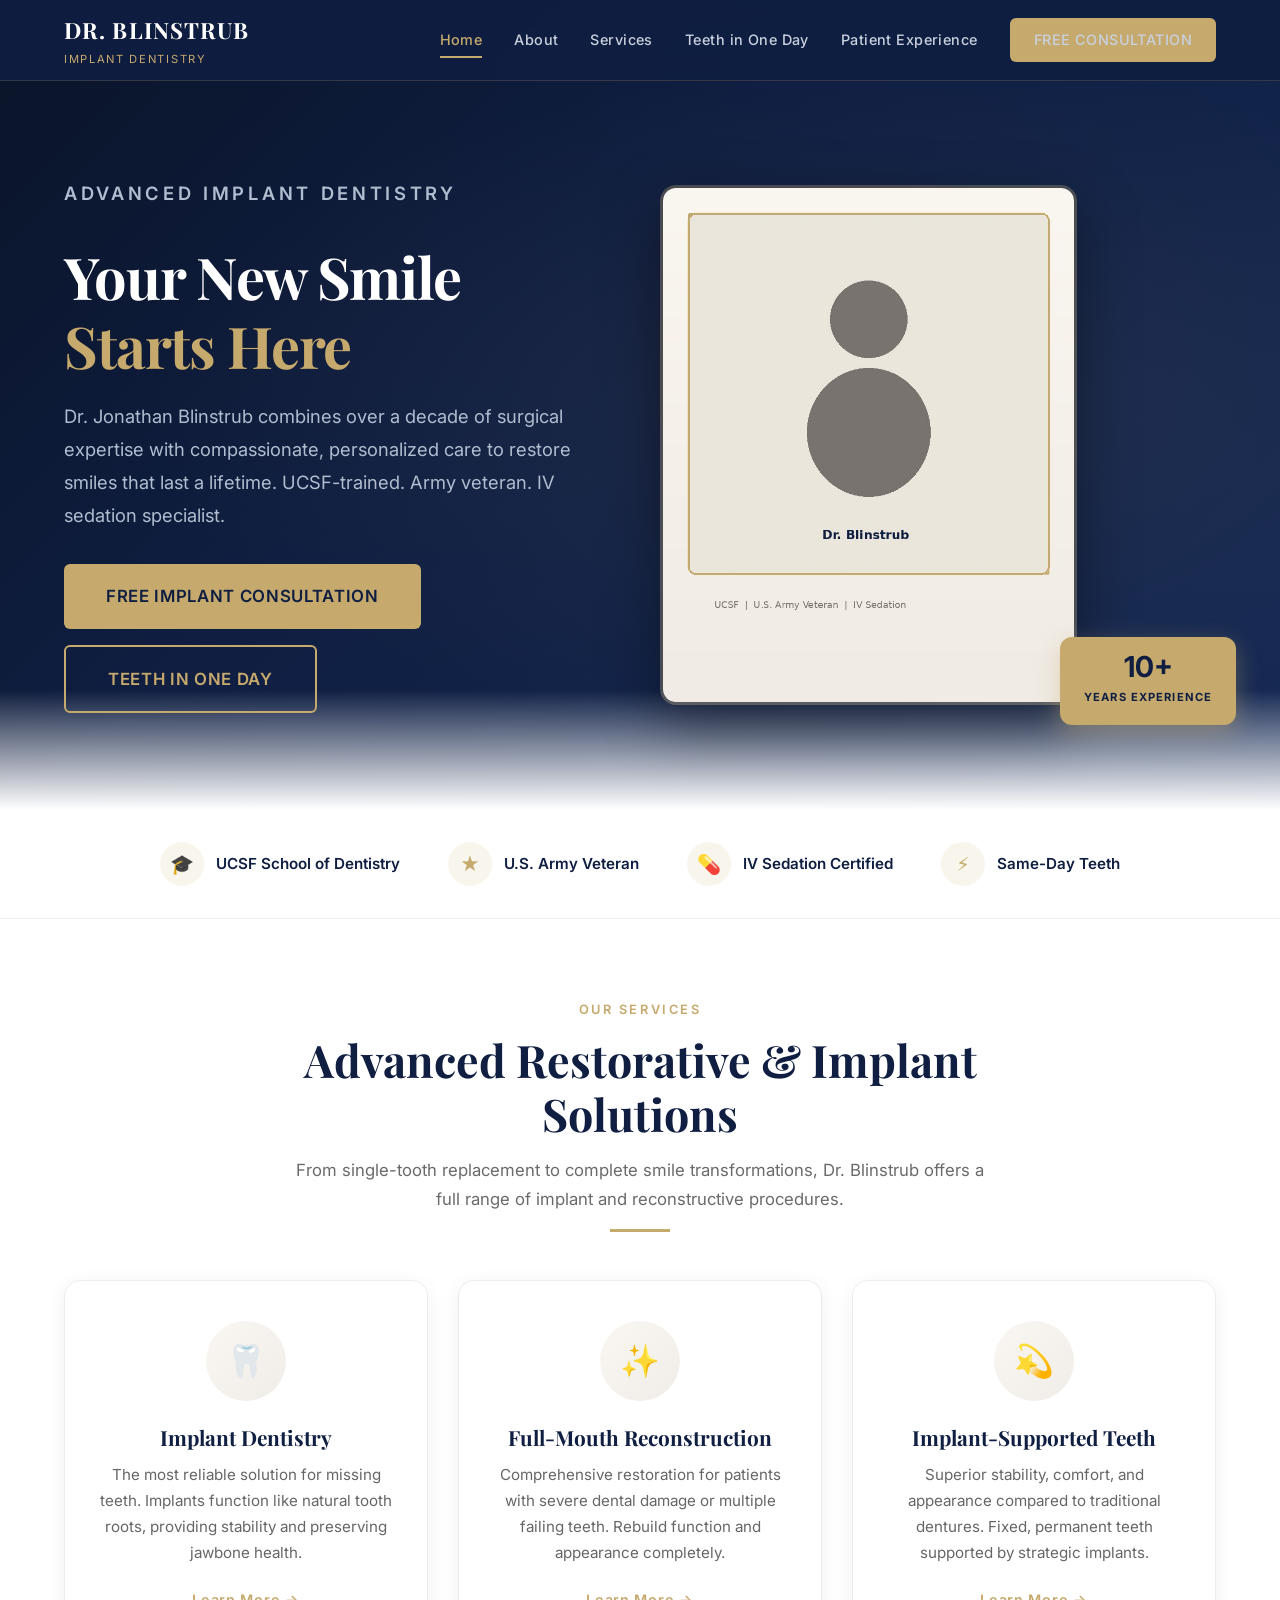
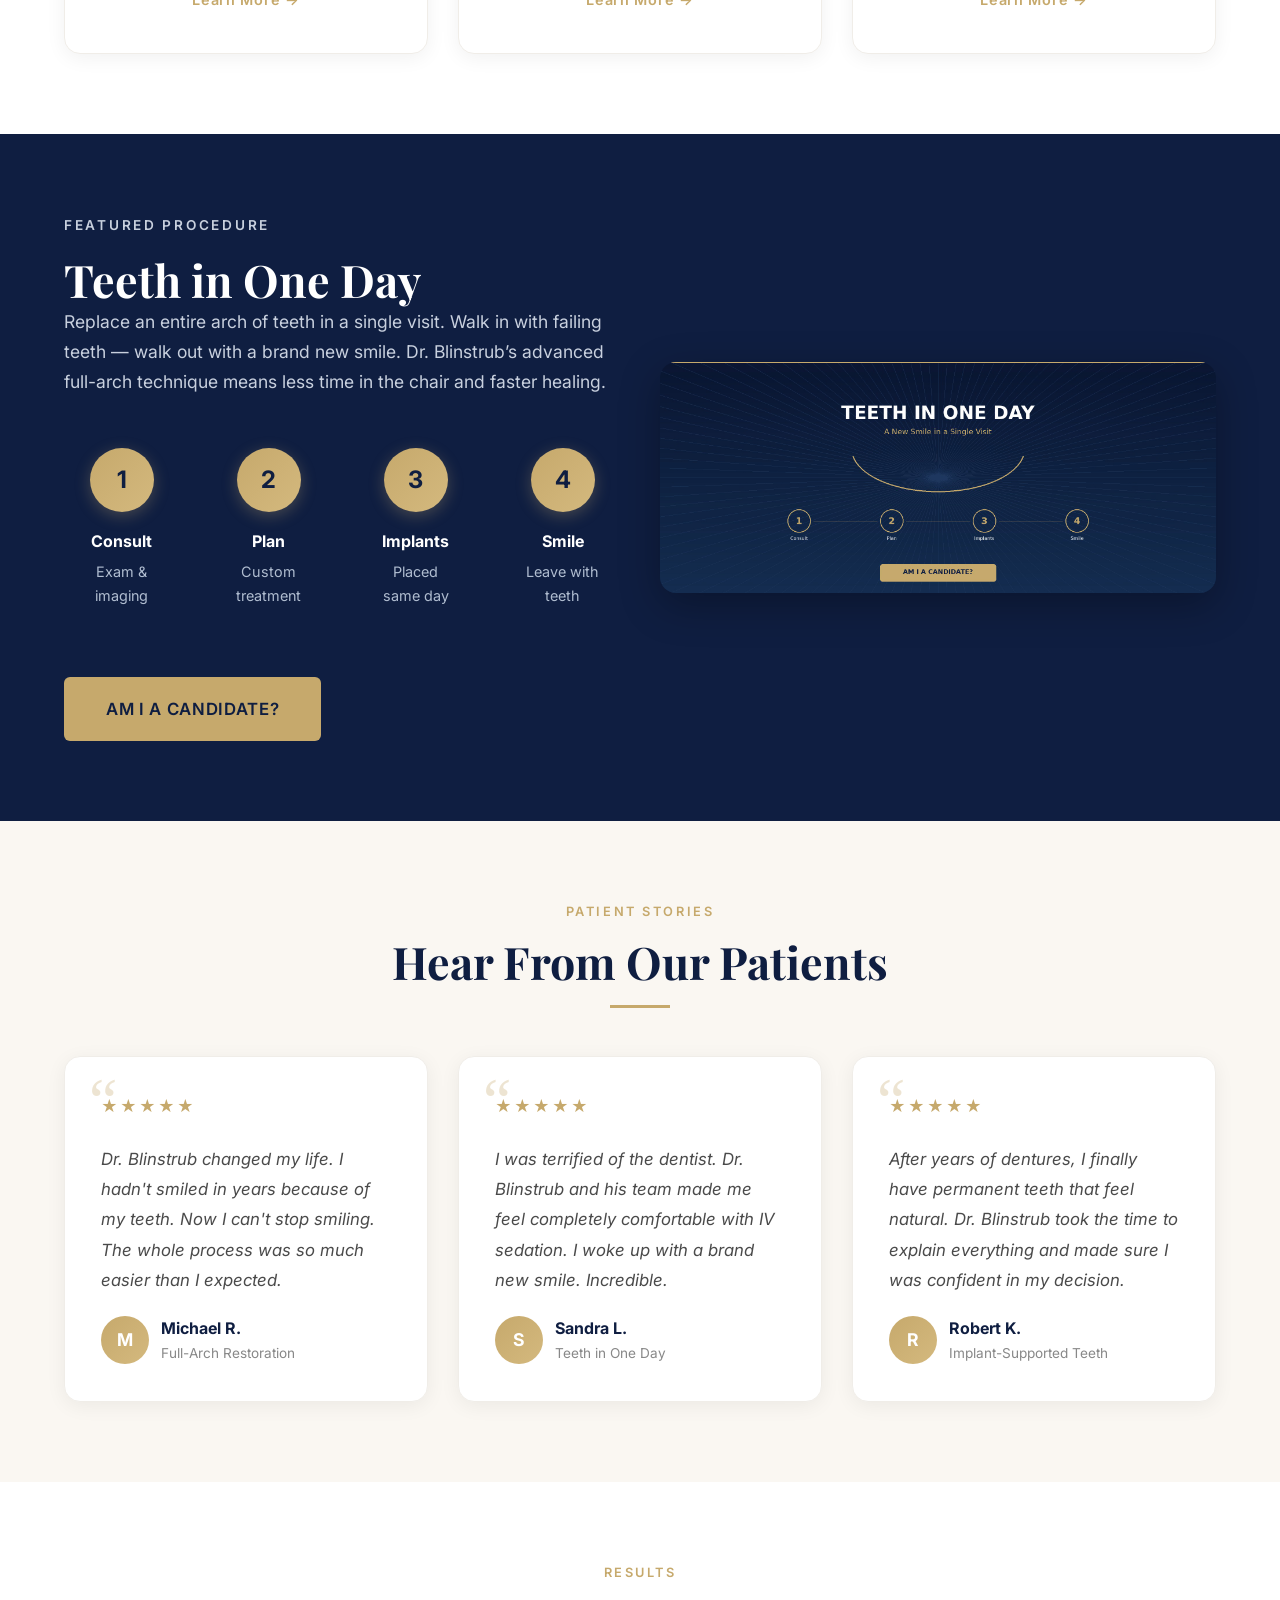
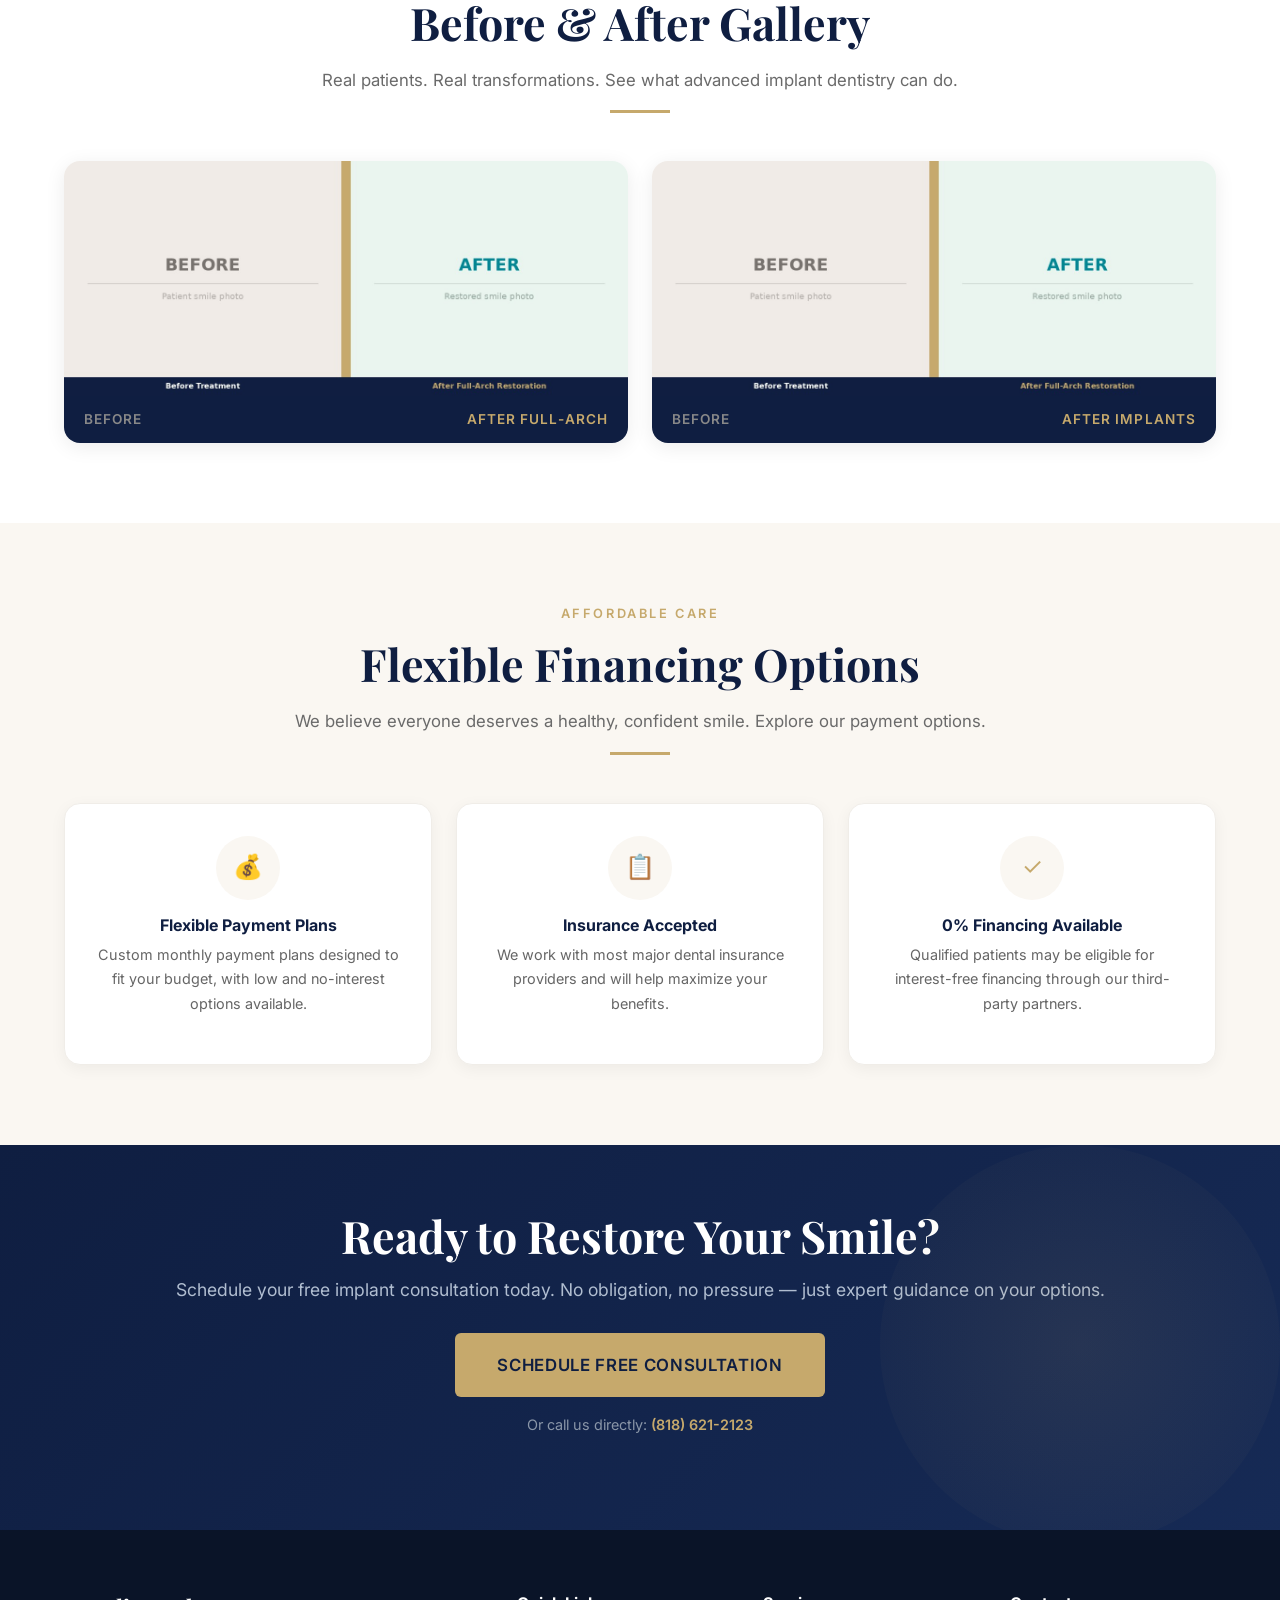
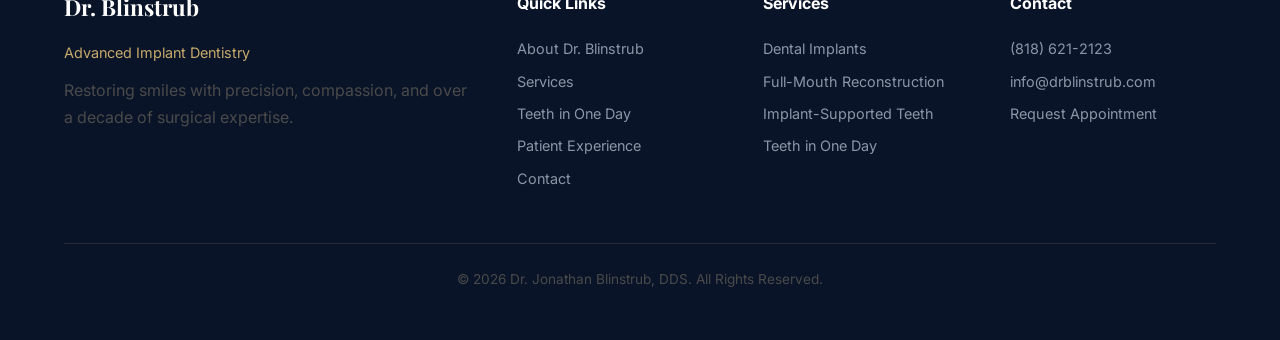
==== index.html @ 4ce96c4e "Initial drblinstrub.com website" ====
<!DOCTYPE html>
<html lang="en">
<head>
  <meta charset="UTF-8">
  <meta name="viewport" content="width=device-width, initial-scale=1.0">
  <title>Dr. Jonathan Blinstrub, DDS | Dental Implants & Full-Mouth Reconstruction</title>
  <meta name="description" content="Dr. Jonathan Blinstrub specializes in dental implants, Teeth in One Day, and full-mouth reconstruction. UCSF-trained, Army veteran. Free implant consultation.">
  <meta name="keywords" content="dental implants near me, teeth in one day, full mouth dental implants, implant dentist, full mouth reconstruction dentist, implant supported teeth">
  <link rel="icon" href="images/favicon.png" type="image/png">
  <link rel="preconnect" href="https://fonts.googleapis.com">
  <link rel="preconnect" href="https://fonts.gstatic.com" crossorigin>
  <link href="https://fonts.googleapis.com/css2?family=Inter:wght@400;500;600;700&family=Playfair+Display:wght@400;600;700&display=swap" rel="stylesheet">
  <link rel="stylesheet" href="css/style.css">
</head>
<body>

<!-- NAVIGATION -->
<nav class="navbar">
  <div class="container">
    <a href="index.html" class="nav-logo">
      <span class="name">DR. BLINSTRUB</span>
      <span class="tagline">Implant Dentistry</span>
    </a>
    <div class="nav-links" id="navLinks">
      <a href="index.html" class="active">Home</a>
      <a href="pages/about.html">About</a>
      <a href="pages/services.html">Services</a>
      <a href="pages/teeth-in-one-day.html">Teeth in One Day</a>
      <a href="pages/patient-experience.html">Patient Experience</a>
      <a href="pages/contact.html" class="btn btn-gold" style="padding:10px 24px;">Free Consultation</a>
    </div>
    <button class="nav-toggle" onclick="document.getElementById('navLinks').classList.toggle('open')">
      <span></span><span></span><span></span>
    </button>
  </div>
</nav>

<!-- HERO -->
<section class="hero">
  <div class="container grid-2">
    <div class="hero-content">
      <p class="hero-eyebrow">Advanced Implant Dentistry</p>
      <h1>Your New Smile <span>Starts Here</span></h1>
      <p>Dr. Jonathan Blinstrub combines over a decade of surgical expertise with compassionate, personalized care to restore smiles that last a lifetime. UCSF-trained. Army veteran. IV sedation specialist.</p>
      <div class="hero-ctas">
        <a href="pages/contact.html" class="btn btn-gold btn-lg">Free Implant Consultation</a>
        <a href="pages/teeth-in-one-day.html" class="btn btn-outline btn-lg">Teeth in One Day</a>
      </div>
    </div>
    <div class="hero-image">
      <img src="images/about-doctor.jpg" alt="Dr. Jonathan Blinstrub, DDS - Implant Dentist" style="max-height:520px; object-fit:cover;">
      <div class="hero-badge">
        <span class="number">10+</span>
        <span class="label">Years Experience</span>
      </div>
    </div>
  </div>
</section>

<!-- TRUST BAR -->
<section class="trust-bar">
  <div class="container">
    <div class="trust-items">
      <div class="trust-item">
        <div class="trust-icon">&#127891;</div>
        <span>UCSF School of Dentistry</span>
      </div>
      <div class="trust-item">
        <div class="trust-icon">&#9733;</div>
        <span>U.S. Army Veteran</span>
      </div>
      <div class="trust-item">
        <div class="trust-icon">&#128138;</div>
        <span>IV Sedation Certified</span>
      </div>
      <div class="trust-item">
        <div class="trust-icon">&#9889;</div>
        <span>Same-Day Teeth</span>
      </div>
    </div>
  </div>
</section>

<!-- SERVICES OVERVIEW -->
<section class="section">
  <div class="container">
    <div class="section-header">
      <p class="eyebrow">Our Services</p>
      <h2>Advanced Restorative & Implant Solutions</h2>
      <p>From single-tooth replacement to complete smile transformations, Dr. Blinstrub offers a full range of implant and reconstructive procedures.</p>
      <div class="divider"></div>
    </div>
    <div class="grid-3">
      <div class="service-card">
        <div class="service-icon">&#129463;</div>
        <h3>Implant Dentistry</h3>
        <p>The most reliable solution for missing teeth. Implants function like natural tooth roots, providing stability and preserving jawbone health.</p>
        <a href="pages/services.html#implant-dentistry" class="learn-more">Learn More &rarr;</a>
      </div>
      <div class="service-card">
        <div class="service-icon">&#10024;</div>
        <h3>Full-Mouth Reconstruction</h3>
        <p>Comprehensive restoration for patients with severe dental damage or multiple failing teeth. Rebuild function and appearance completely.</p>
        <a href="pages/services.html#full-mouth" class="learn-more">Learn More &rarr;</a>
      </div>
      <div class="service-card">
        <div class="service-icon">&#128171;</div>
        <h3>Implant-Supported Teeth</h3>
        <p>Superior stability, comfort, and appearance compared to traditional dentures. Fixed, permanent teeth supported by strategic implants.</p>
        <a href="pages/services.html#implant-supported" class="learn-more">Learn More &rarr;</a>
      </div>
    </div>
  </div>
</section>

<!-- TEETH IN ONE DAY CALLOUT -->
<section class="section section-dark">
  <div class="container grid-2">
    <div>
      <p class="hero-eyebrow">Featured Procedure</p>
      <h2 style="color:#fff;">Teeth in One Day</h2>
      <p style="font-size:1.1rem;">Replace an entire arch of teeth in a single visit. Walk in with failing teeth &mdash; walk out with a brand new smile. Dr. Blinstrub&rsquo;s advanced full-arch technique means less time in the chair and faster healing.</p>
      <div class="steps" style="margin-top:32px;">
        <div class="step">
          <div class="step-number">1</div>
          <h4 style="color:#fff;">Consult</h4>
          <p style="color:#b0bdd0;">Exam &amp; imaging</p>
        </div>
        <div class="step">
          <div class="step-number">2</div>
          <h4 style="color:#fff;">Plan</h4>
          <p style="color:#b0bdd0;">Custom treatment</p>
        </div>
        <div class="step">
          <div class="step-number">3</div>
          <h4 style="color:#fff;">Implants</h4>
          <p style="color:#b0bdd0;">Placed same day</p>
        </div>
        <div class="step">
          <div class="step-number">4</div>
          <h4 style="color:#fff;">Smile</h4>
          <p style="color:#b0bdd0;">Leave with teeth</p>
        </div>
      </div>
      <a href="pages/teeth-in-one-day.html" class="btn btn-gold btn-lg" style="margin-top:32px;">Am I a Candidate?</a>
    </div>
    <div>
      <img src="images/teeth-one-day-hero.jpg" alt="Teeth in One Day procedure" style="border-radius:16px; box-shadow: 0 12px 40px rgba(0,0,0,0.3);">
    </div>
  </div>
</section>

<!-- TESTIMONIALS -->
<section class="section section-cream">
  <div class="container">
    <div class="section-header">
      <p class="eyebrow">Patient Stories</p>
      <h2>Hear From Our Patients</h2>
      <div class="divider"></div>
    </div>
    <div class="grid-3">
      <div class="testimonial-card">
        <div class="stars">&#9733;&#9733;&#9733;&#9733;&#9733;</div>
        <p class="testimonial-text">Dr. Blinstrub changed my life. I hadn't smiled in years because of my teeth. Now I can't stop smiling. The whole process was so much easier than I expected.</p>
        <div class="testimonial-author">
          <div class="testimonial-avatar">M</div>
          <div>
            <div class="testimonial-name">Michael R.</div>
            <div class="testimonial-detail">Full-Arch Restoration</div>
          </div>
        </div>
      </div>
      <div class="testimonial-card">
        <div class="stars">&#9733;&#9733;&#9733;&#9733;&#9733;</div>
        <p class="testimonial-text">I was terrified of the dentist. Dr. Blinstrub and his team made me feel completely comfortable with IV sedation. I woke up with a brand new smile. Incredible.</p>
        <div class="testimonial-author">
          <div class="testimonial-avatar">S</div>
          <div>
            <div class="testimonial-name">Sandra L.</div>
            <div class="testimonial-detail">Teeth in One Day</div>
          </div>
        </div>
      </div>
      <div class="testimonial-card">
        <div class="stars">&#9733;&#9733;&#9733;&#9733;&#9733;</div>
        <p class="testimonial-text">After years of dentures, I finally have permanent teeth that feel natural. Dr. Blinstrub took the time to explain everything and made sure I was confident in my decision.</p>
        <div class="testimonial-author">
          <div class="testimonial-avatar">R</div>
          <div>
            <div class="testimonial-name">Robert K.</div>
            <div class="testimonial-detail">Implant-Supported Teeth</div>
          </div>
        </div>
      </div>
    </div>
  </div>
</section>

<!-- BEFORE & AFTER -->
<section class="section">
  <div class="container">
    <div class="section-header">
      <p class="eyebrow">Results</p>
      <h2>Before &amp; After Gallery</h2>
      <p>Real patients. Real transformations. See what advanced implant dentistry can do.</p>
      <div class="divider"></div>
    </div>
    <div class="ba-gallery">
      <div class="ba-item">
        <img src="images/before-after-placeholder.jpg" alt="Before and after dental implant transformation">
        <div class="ba-labels">
          <span class="before">Before</span>
          <span class="after">After Full-Arch</span>
        </div>
      </div>
      <div class="ba-item">
        <img src="images/before-after-placeholder.jpg" alt="Before and after smile restoration">
        <div class="ba-labels">
          <span class="before">Before</span>
          <span class="after">After Implants</span>
        </div>
      </div>
    </div>
  </div>
</section>

<!-- FINANCING -->
<section class="section section-cream">
  <div class="container">
    <div class="section-header">
      <p class="eyebrow">Affordable Care</p>
      <h2>Flexible Financing Options</h2>
      <p>We believe everyone deserves a healthy, confident smile. Explore our payment options.</p>
      <div class="divider"></div>
    </div>
    <div class="financing-cards">
      <div class="financing-card">
        <div class="financing-icon">&#128176;</div>
        <h4>Flexible Payment Plans</h4>
        <p>Custom monthly payment plans designed to fit your budget, with low and no-interest options available.</p>
      </div>
      <div class="financing-card">
        <div class="financing-icon">&#128203;</div>
        <h4>Insurance Accepted</h4>
        <p>We work with most major dental insurance providers and will help maximize your benefits.</p>
      </div>
      <div class="financing-card">
        <div class="financing-icon">&#10003;</div>
        <h4>0% Financing Available</h4>
        <p>Qualified patients may be eligible for interest-free financing through our third-party partners.</p>
      </div>
    </div>
  </div>
</section>

<!-- CTA BANNER -->
<section class="cta-banner">
  <div class="container">
    <h2>Ready to Restore Your Smile?</h2>
    <p>Schedule your free implant consultation today. No obligation, no pressure &mdash; just expert guidance on your options.</p>
    <a href="pages/contact.html" class="btn btn-gold btn-lg">Schedule Free Consultation</a>
    <p style="margin-top:16px; font-size:0.9rem; color:#8a96a8;">Or call us directly: <a href="tel:8186212123" style="color:#c6a96c; font-weight:600;">(818) 621-2123</a></p>
  </div>
</section>

<!-- FOOTER -->
<footer class="footer">
  <div class="container">
    <div class="footer-grid">
      <div class="footer-brand">
        <h4 style="font-family:'Playfair Display',serif; font-size:1.4rem;">Dr. Blinstrub</h4>
        <p class="tagline">Advanced Implant Dentistry</p>
        <p>Restoring smiles with precision, compassion, and over a decade of surgical expertise.</p>
      </div>
      <div>
        <h4>Quick Links</h4>
        <div class="footer-links">
          <a href="pages/about.html">About Dr. Blinstrub</a>
          <a href="pages/services.html">Services</a>
          <a href="pages/teeth-in-one-day.html">Teeth in One Day</a>
          <a href="pages/patient-experience.html">Patient Experience</a>
          <a href="pages/contact.html">Contact</a>
        </div>
      </div>
      <div>
        <h4>Services</h4>
        <div class="footer-links">
          <a href="pages/services.html#implant-dentistry">Dental Implants</a>
          <a href="pages/services.html#full-mouth">Full-Mouth Reconstruction</a>
          <a href="pages/services.html#implant-supported">Implant-Supported Teeth</a>
          <a href="pages/teeth-in-one-day.html">Teeth in One Day</a>
        </div>
      </div>
      <div>
        <h4>Contact</h4>
        <div class="footer-links">
          <a href="tel:8186212123">(818) 621-2123</a>
          <a href="mailto:info@drblinstrub.com">info@drblinstrub.com</a>
          <a href="pages/contact.html">Request Appointment</a>
        </div>
      </div>
    </div>
    <div class="footer-bottom">
      <p>&copy; 2026 Dr. Jonathan Blinstrub, DDS. All Rights Reserved.</p>
    </div>
  </div>
</footer>

<!-- STICKY MOBILE CTA -->
<div class="sticky-cta">
  <a href="pages/contact.html" class="btn btn-gold">Free Consultation &mdash; (818) 621-2123</a>
</div>

<script>
// Simple scroll animation
const observer = new IntersectionObserver((entries) => {
  entries.forEach(entry => {
    if (entry.isIntersecting) {
      entry.target.classList.add('animate');
      observer.unobserve(entry.target);
    }
  });
}, { threshold: 0.1 });
document.querySelectorAll('.service-card, .testimonial-card, .financing-card, .step').forEach(el => {
  el.style.opacity = '0';
  observer.observe(el);
});
// Navbar scroll effect
window.addEventListener('scroll', () => {
  const nav = document.querySelector('.navbar');
  nav.style.boxShadow = window.scrollY > 50 ? '0 4px 20px rgba(0,0,0,0.15)' : 'none';
});
</script>

</body>
</html>
---- css/style.css ----
/* ============================================================
   DR. BLINSTRUB IMPLANT DENTISTRY - Main Stylesheet
   Premium dental implant practice | drblinstrub.com
   ============================================================ */

/* === RESET & BASE === */
*, *::before, *::after { box-sizing: border-box; margin: 0; padding: 0; }
html { scroll-behavior: smooth; font-size: 16px; }
body {
  font-family: 'Inter', 'Segoe UI', system-ui, -apple-system, sans-serif;
  color: #2a2a2a;
  line-height: 1.7;
  background: #fff;
  -webkit-font-smoothing: antialiased;
}
img { max-width: 100%; height: auto; display: block; }
a { text-decoration: none; color: inherit; transition: all 0.3s ease; }
ul, ol { list-style: none; }

/* === TYPOGRAPHY === */
h1, h2, h3, h4, h5, h6 {
  font-family: 'Playfair Display', Georgia, 'Times New Roman', serif;
  color: #0f1e41;
  line-height: 1.2;
  font-weight: 700;
}
h1 { font-size: clamp(2.2rem, 5vw, 3.6rem); letter-spacing: -0.02em; }
h2 { font-size: clamp(1.8rem, 3.5vw, 2.8rem); }
h3 { font-size: clamp(1.3rem, 2.5vw, 1.8rem); }
p { margin-bottom: 1rem; color: #4a4a4a; }
.gold-text { color: #c6a96c; }
.navy-text { color: #0f1e41; }

/* === LAYOUT === */
.container { max-width: 1200px; margin: 0 auto; padding: 0 24px; }
.section { padding: 80px 0; }
.section-dark { background: #0f1e41; color: #fff; }
.section-dark p { color: #c8d0de; }
.section-dark h2, .section-dark h3 { color: #fff; }
.section-cream { background: #faf7f2; }
.section-light { background: #f5f8fa; }

/* === GRID === */
.grid-2 { display: grid; grid-template-columns: repeat(2, 1fr); gap: 40px; align-items: center; }
.grid-3 { display: grid; grid-template-columns: repeat(3, 1fr); gap: 30px; }
.grid-4 { display: grid; grid-template-columns: repeat(4, 1fr); gap: 24px; }
@media (max-width: 900px) {
  .grid-2, .grid-3, .grid-4 { grid-template-columns: 1fr; }
}

/* === NAVIGATION === */
.navbar {
  position: fixed; top: 0; left: 0; right: 0; z-index: 1000;
  background: rgba(15, 30, 65, 0.97);
  backdrop-filter: blur(12px);
  border-bottom: 1px solid rgba(198, 169, 108, 0.2);
  transition: all 0.3s ease;
}
.navbar .container {
  display: flex; align-items: center; justify-content: space-between;
  height: 80px;
}
.nav-logo {
  display: flex; flex-direction: column;
}
.nav-logo .name {
  font-family: 'Playfair Display', serif;
  font-size: 1.4rem; color: #fff; font-weight: 700;
  letter-spacing: 0.05em;
}
.nav-logo .tagline {
  font-size: 0.7rem; color: #c6a96c;
  letter-spacing: 0.15em; text-transform: uppercase;
}
.nav-links { display: flex; gap: 32px; align-items: center; }
.nav-links a {
  color: #c8d0de; font-size: 0.9rem;
  font-weight: 500; letter-spacing: 0.03em;
  position: relative; padding: 4px 0;
}
.nav-links a::after {
  content: ''; position: absolute; bottom: -2px; left: 0;
  width: 0; height: 2px; background: #c6a96c;
  transition: width 0.3s ease;
}
.nav-links a:hover { color: #fff; }
.nav-links a:hover::after { width: 100%; }
.nav-links a.active { color: #c6a96c; }
.nav-links a.active::after { width: 100%; }

/* Mobile nav */
.nav-toggle { display: none; background: none; border: none; cursor: pointer; padding: 8px; }
.nav-toggle span {
  display: block; width: 24px; height: 2px;
  background: #fff; margin: 5px 0; transition: 0.3s;
}
@media (max-width: 900px) {
  .nav-toggle { display: block; }
  .nav-links {
    position: fixed; top: 80px; left: 0; right: 0;
    background: rgba(15, 30, 65, 0.98);
    flex-direction: column; padding: 24px;
    gap: 16px; display: none;
  }
  .nav-links.open { display: flex; }
}

/* === BUTTONS === */
.btn {
  display: inline-flex; align-items: center; justify-content: center;
  padding: 14px 32px; border-radius: 6px;
  font-weight: 600; font-size: 0.95rem;
  letter-spacing: 0.04em; text-transform: uppercase;
  transition: all 0.3s ease; border: none; cursor: pointer;
}
.btn-gold {
  background: #c6a96c; color: #0f1e41;
}
.btn-gold:hover { background: #d4b97e; transform: translateY(-2px); box-shadow: 0 8px 24px rgba(198,169,108,0.35); }
.btn-outline {
  background: transparent; color: #c6a96c;
  border: 2px solid #c6a96c;
}
.btn-outline:hover { background: #c6a96c; color: #0f1e41; }
.btn-white { background: #fff; color: #0f1e41; }
.btn-white:hover { background: #f5f5f5; transform: translateY(-2px); box-shadow: 0 8px 24px rgba(0,0,0,0.12); }
.btn-navy { background: #0f1e41; color: #fff; }
.btn-navy:hover { background: #162a55; transform: translateY(-2px); }
.btn-lg { padding: 18px 42px; font-size: 1.05rem; }

/* === HERO === */
.hero {
  position: relative; min-height: 90vh;
  display: flex; align-items: center;
  background: linear-gradient(135deg, #0a1428 0%, #0f1e41 40%, #162a55 100%);
  overflow: hidden; padding-top: 80px;
}
.hero::before {
  content: ''; position: absolute; top: 0; left: 0; right: 0; bottom: 0;
  background: radial-gradient(ellipse at 70% 50%, rgba(198,169,108,0.08) 0%, transparent 60%);
}
.hero::after {
  content: ''; position: absolute; bottom: 0; left: 0; right: 0;
  height: 120px;
  background: linear-gradient(to top, rgba(255,255,255,1), transparent);
}
.hero-content { position: relative; z-index: 2; max-width: 600px; }
.hero-eyebrow {
  font-size: 0.85rem; color: #c6a96c;
  letter-spacing: 0.2em; text-transform: uppercase;
  margin-bottom: 16px; font-weight: 600;
}
.hero h1 { color: #fff; margin-bottom: 20px; }
.hero h1 span { color: #c6a96c; display: block; }
.hero p { color: #b0bdd0; font-size: 1.15rem; margin-bottom: 32px; line-height: 1.8; }
.hero-ctas { display: flex; gap: 16px; flex-wrap: wrap; }
.hero-image {
  position: relative; z-index: 2;
}
.hero-image img {
  border-radius: 16px;
  box-shadow: 0 20px 60px rgba(0,0,0,0.4);
  border: 3px solid rgba(198,169,108,0.3);
}
.hero-badge {
  position: absolute; bottom: -20px; right: -20px;
  background: #c6a96c; color: #0f1e41;
  padding: 16px 24px; border-radius: 12px;
  text-align: center; font-weight: 700;
  box-shadow: 0 8px 24px rgba(198,169,108,0.4);
}
.hero-badge .number { font-size: 1.8rem; display: block; line-height: 1; }
.hero-badge .label { font-size: 0.7rem; text-transform: uppercase; letter-spacing: 0.1em; }

/* === TRUST BAR === */
.trust-bar {
  background: #fff; padding: 32px 0;
  border-bottom: 1px solid #eee;
  position: relative; z-index: 3;
}
.trust-items {
  display: flex; justify-content: center; gap: 48px;
  flex-wrap: wrap; align-items: center;
}
.trust-item {
  display: flex; align-items: center; gap: 12px;
  color: #0f1e41; font-weight: 600; font-size: 0.95rem;
}
.trust-icon {
  width: 44px; height: 44px; border-radius: 50%;
  background: rgba(198,169,108,0.12);
  display: flex; align-items: center; justify-content: center;
  color: #c6a96c; font-size: 1.2rem;
}

/* === SECTION HEADERS === */
.section-header {
  text-align: center; max-width: 700px;
  margin: 0 auto 48px;
}
.section-header .eyebrow {
  font-size: 0.8rem; color: #c6a96c;
  letter-spacing: 0.2em; text-transform: uppercase;
  font-weight: 600; margin-bottom: 12px;
}
.section-header h2 { margin-bottom: 16px; }
.section-header p { font-size: 1.05rem; color: #6a6a6a; }
.section-header .divider {
  width: 60px; height: 3px; background: #c6a96c;
  margin: 16px auto 0;
}

/* === SERVICE CARDS === */
.service-card {
  background: #fff; border-radius: 16px;
  padding: 40px 32px; text-align: center;
  box-shadow: 0 4px 20px rgba(0,0,0,0.06);
  border: 1px solid #f0ede8;
  transition: all 0.4s ease;
  position: relative; overflow: hidden;
}
.service-card::before {
  content: ''; position: absolute; top: 0; left: 0; right: 0;
  height: 4px; background: #c6a96c;
  transform: scaleX(0); transition: transform 0.4s ease;
}
.service-card:hover { transform: translateY(-8px); box-shadow: 0 12px 40px rgba(0,0,0,0.1); }
.service-card:hover::before { transform: scaleX(1); }
.service-icon {
  width: 80px; height: 80px; border-radius: 50%;
  background: linear-gradient(135deg, #faf7f2, #f0ede8);
  display: flex; align-items: center; justify-content: center;
  margin: 0 auto 24px; font-size: 2rem; color: #c6a96c;
}
.service-card h3 { margin-bottom: 12px; font-size: 1.3rem; }
.service-card p { font-size: 0.95rem; color: #666; margin-bottom: 20px; }
.service-card .learn-more {
  color: #c6a96c; font-weight: 600; font-size: 0.9rem;
  letter-spacing: 0.05em;
}
.service-card .learn-more:hover { color: #0f1e41; }

/* === STEPS / PROCESS === */
.steps { display: grid; grid-template-columns: repeat(4, 1fr); gap: 32px; }
.step {
  text-align: center; position: relative;
  padding: 20px;
}
.step-number {
  width: 64px; height: 64px; border-radius: 50%;
  background: linear-gradient(135deg, #c6a96c, #d4b97e);
  color: #0f1e41; font-size: 1.5rem; font-weight: 700;
  display: flex; align-items: center; justify-content: center;
  margin: 0 auto 20px;
  box-shadow: 0 4px 16px rgba(198,169,108,0.3);
}
.step h4 { color: #0f1e41; margin-bottom: 8px; font-family: 'Inter', sans-serif; font-weight: 700; }
.step p { font-size: 0.9rem; color: #666; }
@media (max-width: 900px) {
  .steps { grid-template-columns: repeat(2, 1fr); }
}
@media (max-width: 600px) {
  .steps { grid-template-columns: 1fr; }
}

/* === TESTIMONIALS === */
.testimonial-card {
  background: #fff; border-radius: 16px;
  padding: 36px; box-shadow: 0 4px 20px rgba(0,0,0,0.06);
  border: 1px solid #f0ede8;
  position: relative;
}
.testimonial-card::before {
  content: '\201C'; position: absolute; top: 12px; left: 24px;
  font-size: 4rem; color: #c6a96c; opacity: 0.3;
  font-family: Georgia, serif; line-height: 1;
}
.testimonial-text {
  font-style: italic; color: #4a4a4a;
  font-size: 1.05rem; line-height: 1.8;
  margin-bottom: 20px; padding-top: 20px;
}
.testimonial-author {
  display: flex; align-items: center; gap: 12px;
}
.testimonial-avatar {
  width: 48px; height: 48px; border-radius: 50%;
  background: linear-gradient(135deg, #c6a96c, #d4b97e);
  display: flex; align-items: center; justify-content: center;
  color: #fff; font-weight: 700; font-size: 1.1rem;
}
.testimonial-name { font-weight: 700; color: #0f1e41; }
.testimonial-detail { font-size: 0.85rem; color: #888; }
.stars { color: #c6a96c; letter-spacing: 2px; margin-bottom: 4px; }

/* === BEFORE/AFTER === */
.ba-gallery { display: grid; grid-template-columns: repeat(2, 1fr); gap: 24px; }
.ba-item {
  border-radius: 16px; overflow: hidden;
  box-shadow: 0 4px 20px rgba(0,0,0,0.08);
}
.ba-item img { width: 100%; }
.ba-labels {
  display: flex; justify-content: space-between;
  padding: 12px 20px; background: #0f1e41;
}
.ba-labels span {
  font-weight: 600; font-size: 0.85rem;
  letter-spacing: 0.08em; text-transform: uppercase;
}
.ba-labels .before { color: #888; }
.ba-labels .after { color: #c6a96c; }

/* === FINANCING === */
.financing-cards { display: grid; grid-template-columns: repeat(3, 1fr); gap: 24px; }
.financing-card {
  background: #fff; border-radius: 16px;
  padding: 32px; text-align: center;
  box-shadow: 0 4px 16px rgba(0,0,0,0.05);
  border: 1px solid #f0ede8;
}
.financing-icon {
  width: 64px; height: 64px; border-radius: 50%;
  background: #faf7f2; color: #c6a96c;
  display: flex; align-items: center; justify-content: center;
  margin: 0 auto 16px; font-size: 1.5rem;
}
.financing-card h4 { color: #0f1e41; margin-bottom: 8px; font-family: 'Inter', sans-serif; }
.financing-card p { font-size: 0.9rem; color: #666; }
@media (max-width: 768px) { .financing-cards { grid-template-columns: 1fr; } }

/* === CONTACT FORM === */
.contact-form {
  max-width: 560px;
}
.form-group { margin-bottom: 20px; }
.form-group label {
  display: block; margin-bottom: 6px;
  font-weight: 600; font-size: 0.9rem; color: #0f1e41;
}
.form-group input, .form-group textarea, .form-group select {
  width: 100%; padding: 14px 18px;
  border: 2px solid #e8e5e0;
  border-radius: 8px; font-size: 1rem;
  font-family: inherit; transition: border-color 0.3s;
  background: #faf9f7;
}
.form-group input:focus, .form-group textarea:focus {
  border-color: #c6a96c; outline: none;
  background: #fff;
}
.form-group textarea { min-height: 120px; resize: vertical; }

/* === FOOTER === */
.footer {
  background: #0a1428; color: #8a96a8;
  padding: 64px 0 32px;
}
.footer-grid {
  display: grid; grid-template-columns: 2fr 1fr 1fr 1fr;
  gap: 40px; margin-bottom: 48px;
}
.footer h4 {
  color: #fff; font-family: 'Inter', sans-serif;
  font-size: 1rem; margin-bottom: 20px;
  font-weight: 700;
}
.footer-brand .tagline {
  font-size: 0.9rem; color: #c6a96c;
  margin-bottom: 12px;
}
.footer-links a {
  display: block; padding: 4px 0;
  color: #8a96a8; font-size: 0.9rem;
}
.footer-links a:hover { color: #c6a96c; }
.footer-bottom {
  border-top: 1px solid rgba(198,169,108,0.15);
  padding-top: 24px; text-align: center;
  font-size: 0.85rem;
}
@media (max-width: 768px) {
  .footer-grid { grid-template-columns: 1fr 1fr; }
}

/* === CTA BANNER === */
.cta-banner {
  background: linear-gradient(135deg, #0f1e41, #162a55);
  padding: 64px 0; text-align: center;
  position: relative; overflow: hidden;
}
.cta-banner::before {
  content: ''; position: absolute; top: 0; right: 0;
  width: 400px; height: 400px;
  background: radial-gradient(circle, rgba(198,169,108,0.1), transparent);
  border-radius: 50%;
}
.cta-banner h2 { color: #fff; margin-bottom: 12px; }
.cta-banner p { color: #b0bdd0; margin-bottom: 28px; font-size: 1.1rem; }

/* === ABOUT PAGE === */
.about-image {
  border-radius: 16px; overflow: hidden;
  box-shadow: 0 12px 40px rgba(0,0,0,0.1);
  border: 4px solid rgba(198,169,108,0.2);
}
.credential-list { display: flex; flex-direction: column; gap: 16px; margin-top: 24px; }
.credential {
  display: flex; gap: 16px; align-items: flex-start;
}
.credential-icon {
  width: 40px; height: 40px; border-radius: 8px;
  background: rgba(198,169,108,0.12);
  display: flex; align-items: center; justify-content: center;
  color: #c6a96c; font-size: 1.1rem; flex-shrink: 0;
}
.credential h4 { font-family: 'Inter', sans-serif; font-weight: 700; color: #0f1e41; margin-bottom: 2px; }
.credential p { font-size: 0.9rem; color: #666; margin: 0; }

/* === PAGE HERO (Inner pages) === */
.page-hero {
  background: linear-gradient(135deg, #0a1428, #0f1e41);
  padding: 140px 0 80px; text-align: center;
}
.page-hero h1 { color: #fff; margin-bottom: 16px; }
.page-hero p { color: #b0bdd0; font-size: 1.15rem; max-width: 600px; margin: 0 auto; }
.page-hero .eyebrow {
  color: #c6a96c; font-size: 0.85rem;
  letter-spacing: 0.2em; text-transform: uppercase;
  margin-bottom: 12px; font-weight: 600;
}

/* === CANDIDATE CHECKLIST === */
.checklist { display: flex; flex-direction: column; gap: 12px; }
.checklist-item {
  display: flex; gap: 12px; align-items: center;
  padding: 12px 16px; background: #faf7f2;
  border-radius: 10px; border-left: 3px solid #c6a96c;
}
.check-icon {
  color: #c6a96c; font-size: 1.1rem; flex-shrink: 0;
}

/* === PHILOSOPHY VALUES === */
.values-grid { display: grid; grid-template-columns: repeat(4, 1fr); gap: 24px; }
.value-card {
  text-align: center; padding: 32px 20px;
  background: #fff; border-radius: 16px;
  box-shadow: 0 2px 12px rgba(0,0,0,0.04);
  border: 1px solid #f0ede8;
}
.value-icon {
  width: 60px; height: 60px; border-radius: 50%;
  background: linear-gradient(135deg, rgba(198,169,108,0.15), rgba(198,169,108,0.05));
  display: flex; align-items: center; justify-content: center;
  margin: 0 auto 16px; font-size: 1.5rem; color: #c6a96c;
}
.value-card h4 { font-family: 'Inter', sans-serif; color: #0f1e41; margin-bottom: 8px; }
.value-card p { font-size: 0.9rem; color: #666; margin: 0; }
@media (max-width: 768px) { .values-grid { grid-template-columns: repeat(2, 1fr); } }

/* === STICKY CTA (mobile) === */
.sticky-cta {
  display: none; position: fixed; bottom: 0; left: 0; right: 0;
  z-index: 999; padding: 12px 16px;
  background: rgba(15, 30, 65, 0.97);
  backdrop-filter: blur(8px);
  border-top: 2px solid #c6a96c;
}
.sticky-cta .btn { width: 100%; }
@media (max-width: 768px) {
  .sticky-cta { display: block; }
  body { padding-bottom: 70px; }
}

/* === ANIMATIONS === */
@keyframes fadeInUp {
  from { opacity: 0; transform: translateY(30px); }
  to { opacity: 1; transform: translateY(0); }
}
.animate { animation: fadeInUp 0.6s ease forwards; }
.delay-1 { animation-delay: 0.1s; }
.delay-2 { animation-delay: 0.2s; }
.delay-3 { animation-delay: 0.3s; }

/* === UTILITIES === */
.text-center { text-align: center; }
.mt-2 { margin-top: 16px; }
.mt-4 { margin-top: 32px; }
.mt-6 { margin-top: 48px; }
.mb-2 { margin-bottom: 16px; }
.mb-4 { margin-bottom: 32px; }
.gap-sm { gap: 12px; }
.flex { display: flex; }
.items-center { align-items: center; }
.justify-between { justify-content: space-between; }
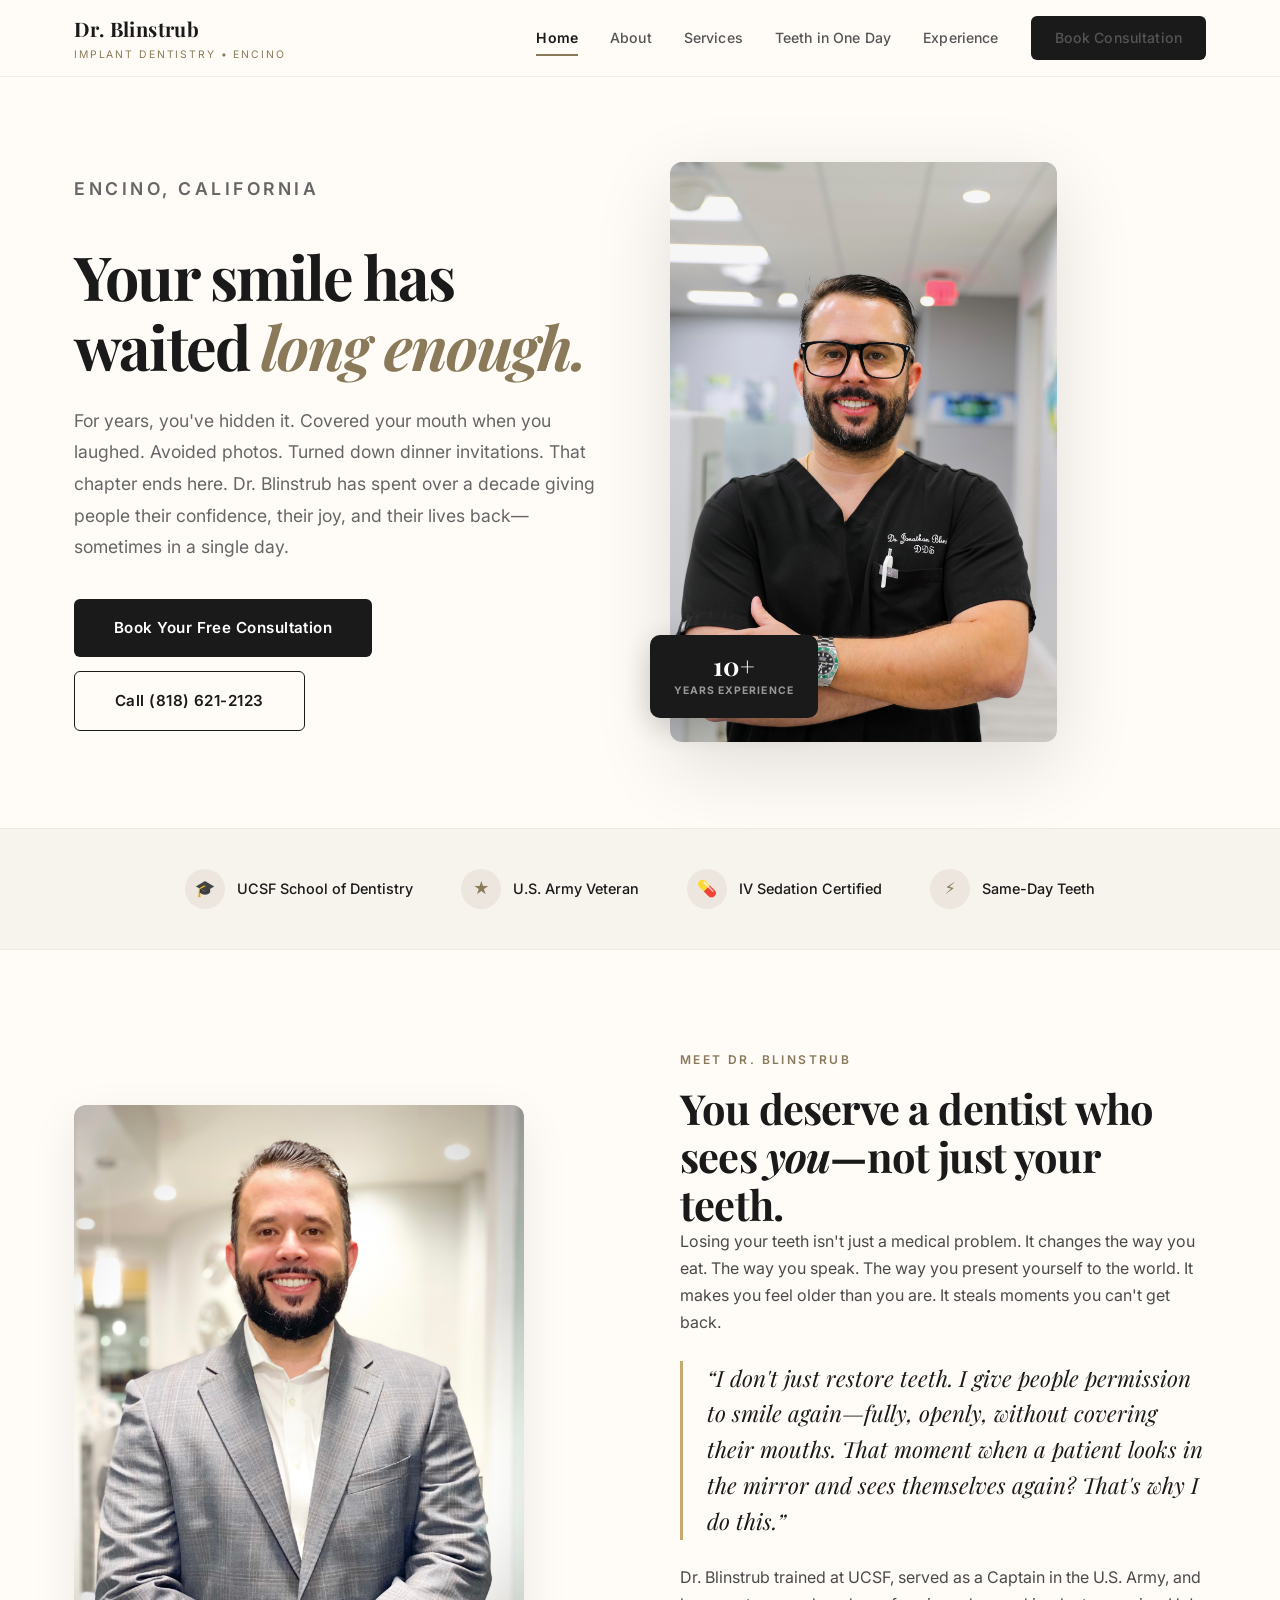
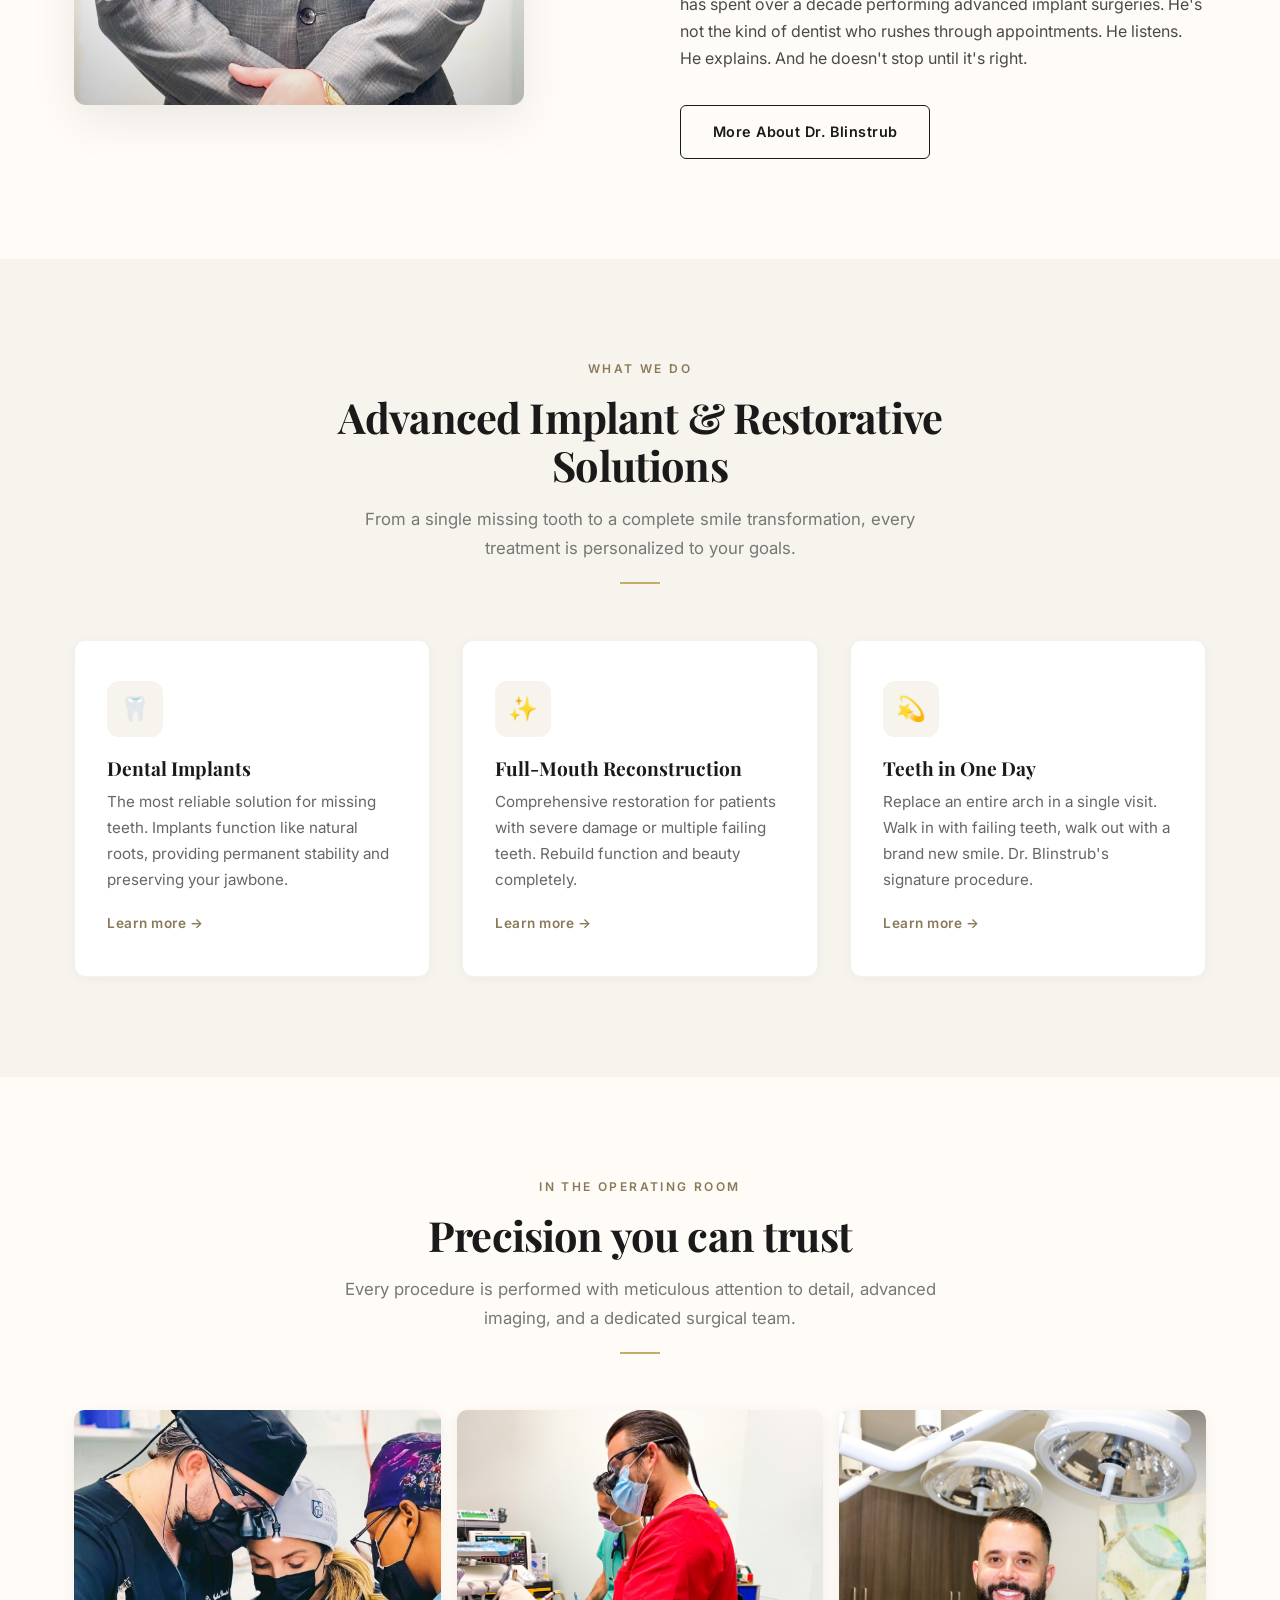
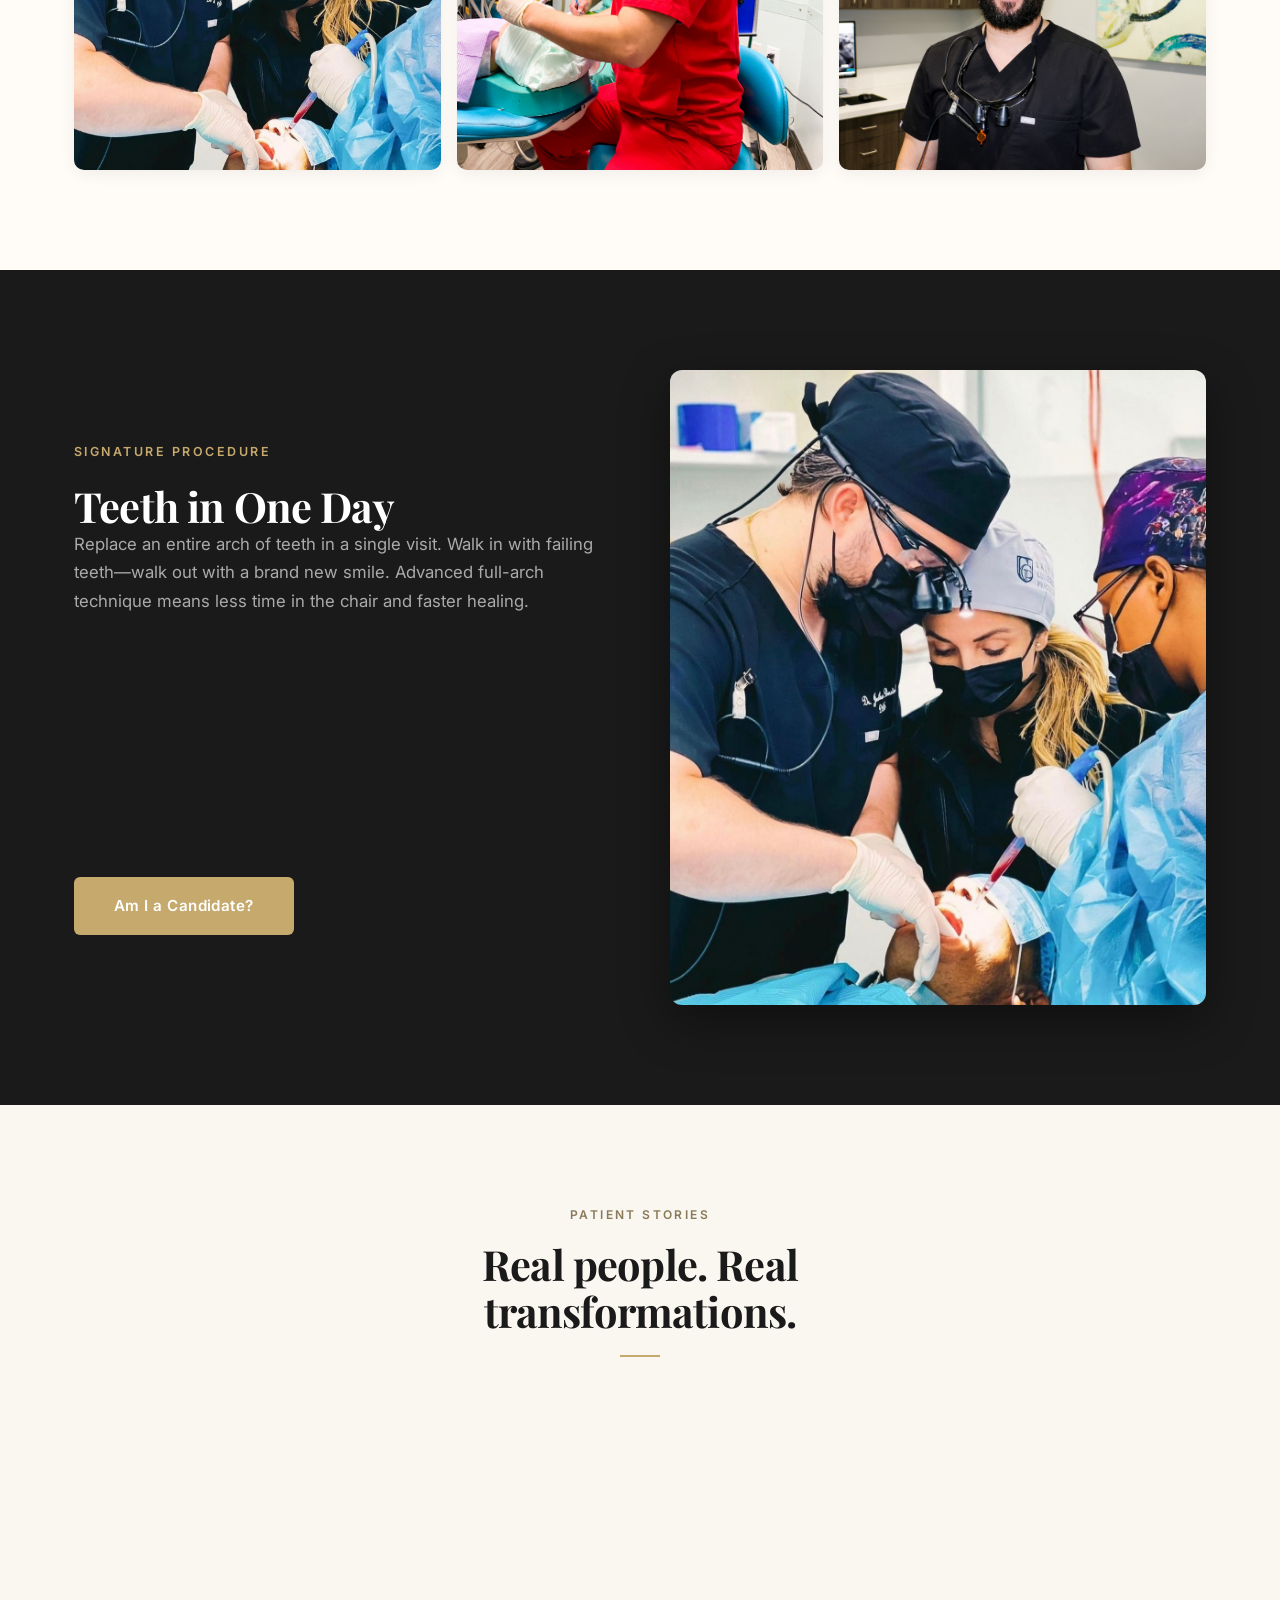
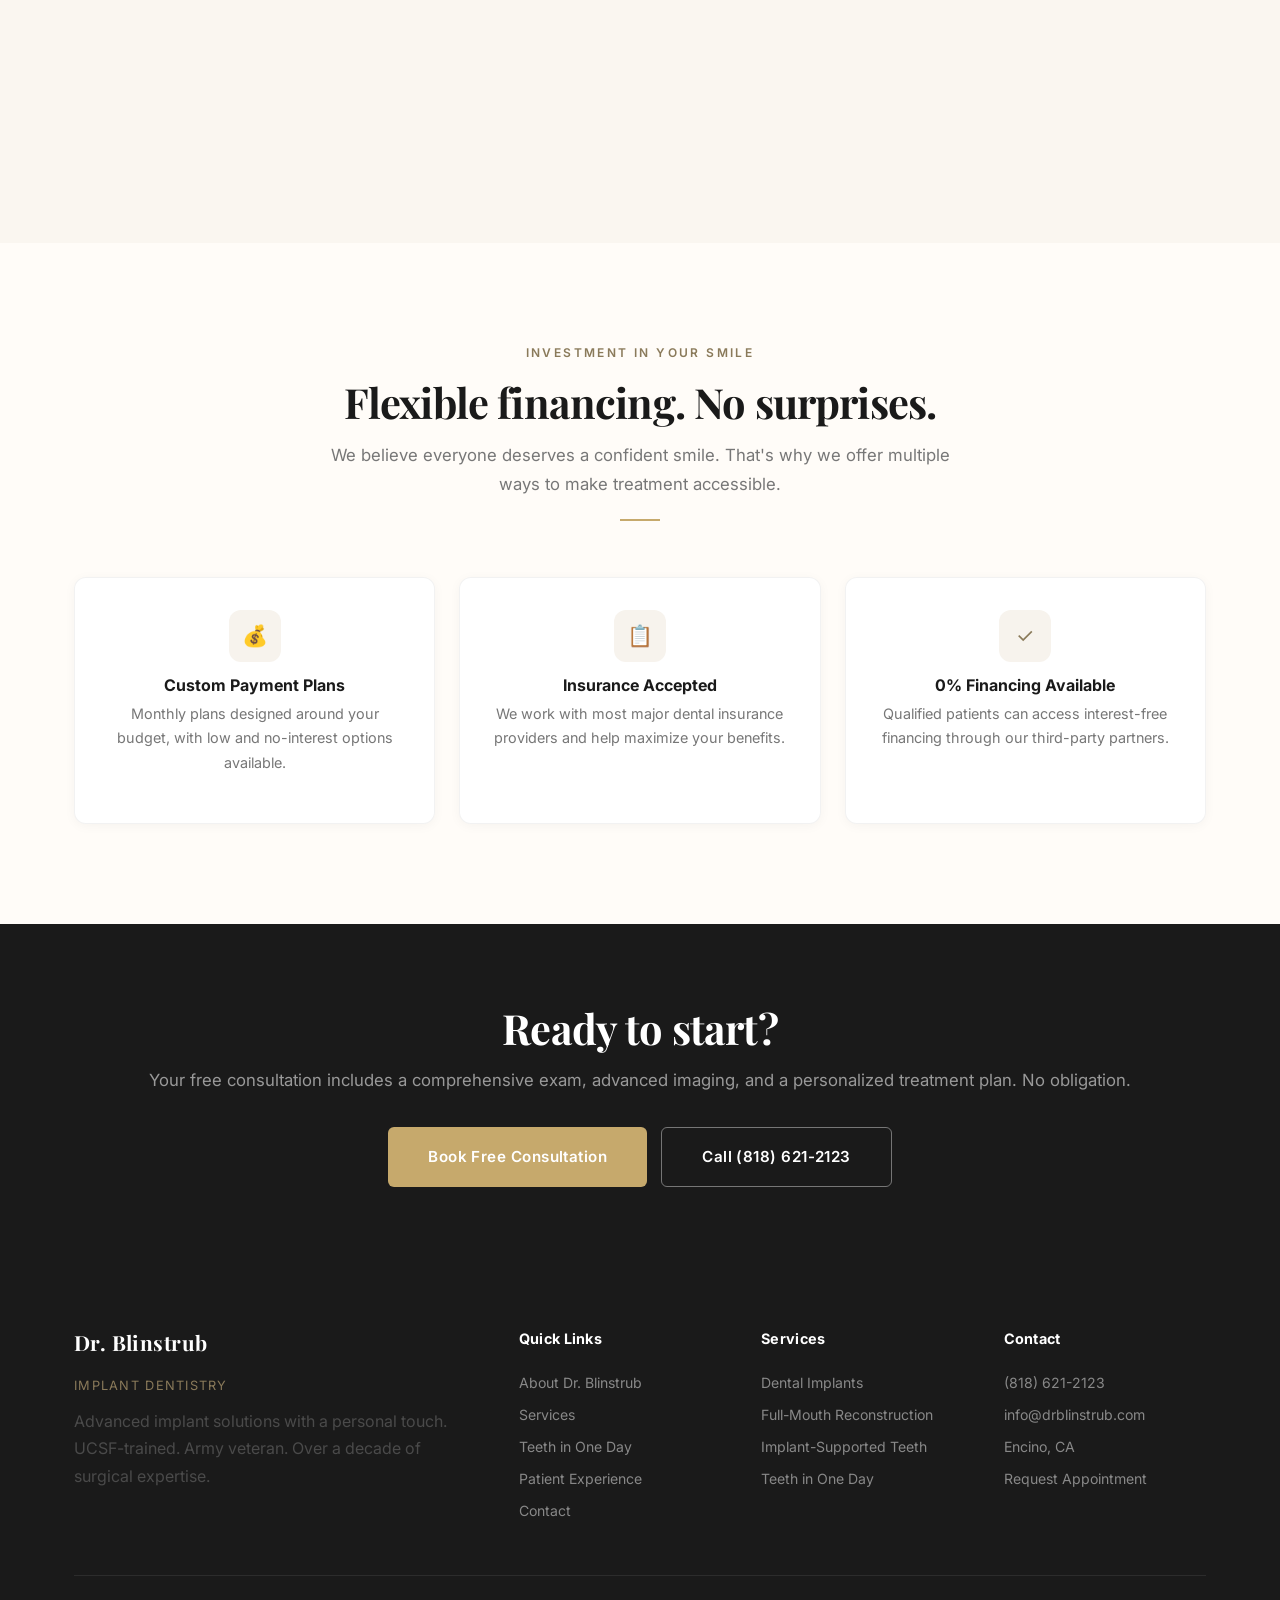
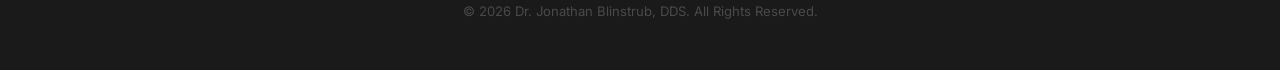
==== commit b29ba0f5: "Complete redesign: warm, personal, conversion-focused with real photos - Replaced dark luxury theme " ====
--- a/index.html
+++ b/index.html
@@ -3,13 +3,13 @@
 <head>
   <meta charset="UTF-8">
   <meta name="viewport" content="width=device-width, initial-scale=1.0">
-  <title>Dr. Jonathan Blinstrub, DDS | Dental Implants & Full-Mouth Reconstruction</title>
-  <meta name="description" content="Dr. Jonathan Blinstrub specializes in dental implants, Teeth in One Day, and full-mouth reconstruction. UCSF-trained, Army veteran. Free implant consultation.">
-  <meta name="keywords" content="dental implants near me, teeth in one day, full mouth dental implants, implant dentist, full mouth reconstruction dentist, implant supported teeth">
+  <title>Dr. Jonathan Blinstrub, DDS | Dental Implants & Full-Mouth Reconstruction | Encino, CA</title>
+  <meta name="description" content="Dr. Jonathan Blinstrub specializes in dental implants, Teeth in One Day, and full-mouth reconstruction in Encino, CA. UCSF-trained, Army veteran, IV sedation specialist. Free consultation.">
+  <meta name="keywords" content="dental implants encino, teeth in one day, full mouth dental implants, implant dentist encino, full mouth reconstruction los angeles">
   <link rel="icon" href="images/favicon.png" type="image/png">
   <link rel="preconnect" href="https://fonts.googleapis.com">
   <link rel="preconnect" href="https://fonts.gstatic.com" crossorigin>
-  <link href="https://fonts.googleapis.com/css2?family=Inter:wght@400;500;600;700&family=Playfair+Display:wght@400;600;700&display=swap" rel="stylesheet">
+  <link href="https://fonts.googleapis.com/css2?family=Inter:wght@400;500;600;700&family=Playfair+Display:ital,wght@0,400;0,600;0,700;1,400;1,600&display=swap" rel="stylesheet">
   <link rel="stylesheet" href="css/style.css">
 </head>
 <body>
@@ -18,16 +18,16 @@
 <nav class="navbar">
   <div class="container">
     <a href="index.html" class="nav-logo">
-      <span class="name">DR. BLINSTRUB</span>
-      <span class="tagline">Implant Dentistry</span>
+      <span class="name">Dr. Blinstrub</span>
+      <span class="tagline">Implant Dentistry &bull; Encino</span>
     </a>
     <div class="nav-links" id="navLinks">
       <a href="index.html" class="active">Home</a>
       <a href="pages/about.html">About</a>
       <a href="pages/services.html">Services</a>
       <a href="pages/teeth-in-one-day.html">Teeth in One Day</a>
-      <a href="pages/patient-experience.html">Patient Experience</a>
-      <a href="pages/contact.html" class="btn btn-gold" style="padding:10px 24px;">Free Consultation</a>
+      <a href="pages/patient-experience.html">Experience</a>
+      <a href="pages/contact.html" class="btn btn-gold" style="padding:10px 24px;">Book Consultation</a>
     </div>
     <button class="nav-toggle" onclick="document.getElementById('navLinks').classList.toggle('open')">
       <span></span><span></span><span></span>
@@ -39,16 +39,16 @@
 <section class="hero">
   <div class="container grid-2">
     <div class="hero-content">
-      <p class="hero-eyebrow">Advanced Implant Dentistry</p>
-      <h1>Your New Smile <span>Starts Here</span></h1>
-      <p>Dr. Jonathan Blinstrub combines over a decade of surgical expertise with compassionate, personalized care to restore smiles that last a lifetime. UCSF-trained. Army veteran. IV sedation specialist.</p>
+      <p class="hero-eyebrow">Encino, California</p>
+      <h1>Your smile has waited <span>long enough.</span></h1>
+      <p>For years, you've hidden it. Covered your mouth when you laughed. Avoided photos. Turned down dinner invitations. That chapter ends here. Dr. Blinstrub has spent over a decade giving people their confidence, their joy, and their lives back&mdash;sometimes in a single day.</p>
       <div class="hero-ctas">
-        <a href="pages/contact.html" class="btn btn-gold btn-lg">Free Implant Consultation</a>
-        <a href="pages/teeth-in-one-day.html" class="btn btn-outline btn-lg">Teeth in One Day</a>
+        <a href="pages/contact.html" class="btn btn-primary btn-lg">Book Your Free Consultation</a>
+        <a href="tel:8186212123" class="btn btn-outline-dark btn-lg">Call (818) 621-2123</a>
       </div>
     </div>
     <div class="hero-image">
-      <img src="images/about-doctor.jpg" alt="Dr. Jonathan Blinstrub, DDS - Implant Dentist" style="max-height:520px; object-fit:cover;">
+      <img src="images/dr-portrait-scrubs.jpg" alt="Dr. Jonathan Blinstrub, DDS in his Encino dental office" style="max-height:580px; object-fit:cover; object-position: top;">
       <div class="hero-badge">
         <span class="number">10+</span>
         <span class="label">Years Experience</span>
@@ -57,58 +57,92 @@
   </div>
 </section>
 
-<!-- TRUST BAR -->
-<section class="trust-bar">
-  <div class="container">
-    <div class="trust-items">
-      <div class="trust-item">
-        <div class="trust-icon">&#127891;</div>
+<!-- CREDENTIAL STRIP -->
+<section class="credential-strip">
+  <div class="container">
+    <div class="credential-strip-items">
+      <div class="credential-strip-item">
+        <div class="credential-strip-icon">&#127891;</div>
         <span>UCSF School of Dentistry</span>
       </div>
-      <div class="trust-item">
-        <div class="trust-icon">&#9733;</div>
+      <div class="credential-strip-item">
+        <div class="credential-strip-icon">&#9733;</div>
         <span>U.S. Army Veteran</span>
       </div>
-      <div class="trust-item">
-        <div class="trust-icon">&#128138;</div>
+      <div class="credential-strip-item">
+        <div class="credential-strip-icon">&#128138;</div>
         <span>IV Sedation Certified</span>
       </div>
-      <div class="trust-item">
-        <div class="trust-icon">&#9889;</div>
+      <div class="credential-strip-item">
+        <div class="credential-strip-icon">&#9889;</div>
         <span>Same-Day Teeth</span>
       </div>
     </div>
   </div>
 </section>
 
-<!-- SERVICES OVERVIEW -->
+<!-- MEET THE DOCTOR -->
 <section class="section">
+  <div class="container intro-block">
+    <div>
+      <img src="images/dr-portrait-suit.jpg" alt="Dr. Jonathan Blinstrub - professional portrait" style="object-fit:cover; max-height:600px;">
+    </div>
+    <div>
+      <p class="eyebrow">Meet Dr. Blinstrub</p>
+      <h2>You deserve a dentist who sees <em>you</em>&mdash;not just your teeth.</h2>
+      <p>Losing your teeth isn't just a medical problem. It changes the way you eat. The way you speak. The way you present yourself to the world. It makes you feel older than you are. It steals moments you can't get back.</p>
+      <p class="intro-quote">&ldquo;I don't just restore teeth. I give people permission to smile again&mdash;fully, openly, without covering their mouths. That moment when a patient looks in the mirror and sees themselves again? That's why I do this.&rdquo;</p>
+      <p>Dr. Blinstrub trained at UCSF, served as a Captain in the U.S. Army, and has spent over a decade performing advanced implant surgeries. He's not the kind of dentist who rushes through appointments. He listens. He explains. And he doesn't stop until it's right.</p>
+      <a href="pages/about.html" class="btn btn-outline-dark mt-2">More About Dr. Blinstrub</a>
+    </div>
+  </div>
+</section>
+
+<!-- SERVICES -->
+<section class="section section-warm">
   <div class="container">
     <div class="section-header">
-      <p class="eyebrow">Our Services</p>
-      <h2>Advanced Restorative & Implant Solutions</h2>
-      <p>From single-tooth replacement to complete smile transformations, Dr. Blinstrub offers a full range of implant and reconstructive procedures.</p>
+      <p class="eyebrow">What We Do</p>
+      <h2>Advanced Implant &amp; Restorative Solutions</h2>
+      <p>From a single missing tooth to a complete smile transformation, every treatment is personalized to your goals.</p>
       <div class="divider"></div>
     </div>
     <div class="grid-3">
       <div class="service-card">
         <div class="service-icon">&#129463;</div>
-        <h3>Implant Dentistry</h3>
-        <p>The most reliable solution for missing teeth. Implants function like natural tooth roots, providing stability and preserving jawbone health.</p>
-        <a href="pages/services.html#implant-dentistry" class="learn-more">Learn More &rarr;</a>
+        <h3>Dental Implants</h3>
+        <p>The most reliable solution for missing teeth. Implants function like natural roots, providing permanent stability and preserving your jawbone.</p>
+        <a href="pages/services.html#implant-dentistry" class="learn-more">Learn more &rarr;</a>
       </div>
       <div class="service-card">
         <div class="service-icon">&#10024;</div>
         <h3>Full-Mouth Reconstruction</h3>
-        <p>Comprehensive restoration for patients with severe dental damage or multiple failing teeth. Rebuild function and appearance completely.</p>
-        <a href="pages/services.html#full-mouth" class="learn-more">Learn More &rarr;</a>
+        <p>Comprehensive restoration for patients with severe damage or multiple failing teeth. Rebuild function and beauty completely.</p>
+        <a href="pages/services.html#full-mouth" class="learn-more">Learn more &rarr;</a>
       </div>
       <div class="service-card">
         <div class="service-icon">&#128171;</div>
-        <h3>Implant-Supported Teeth</h3>
-        <p>Superior stability, comfort, and appearance compared to traditional dentures. Fixed, permanent teeth supported by strategic implants.</p>
-        <a href="pages/services.html#implant-supported" class="learn-more">Learn More &rarr;</a>
-      </div>
+        <h3>Teeth in One Day</h3>
+        <p>Replace an entire arch in a single visit. Walk in with failing teeth, walk out with a brand new smile. Dr. Blinstrub's signature procedure.</p>
+        <a href="pages/teeth-in-one-day.html" class="learn-more">Learn more &rarr;</a>
+      </div>
+    </div>
+  </div>
+</section>
+
+<!-- IN THE OR -->
+<section class="section">
+  <div class="container">
+    <div class="section-header">
+      <p class="eyebrow">In the Operating Room</p>
+      <h2>Precision you can trust</h2>
+      <p>Every procedure is performed with meticulous attention to detail, advanced imaging, and a dedicated surgical team.</p>
+      <div class="divider"></div>
+    </div>
+    <div class="photo-grid">
+      <img src="images/dr-surgery-team.jpg" alt="Dr. Blinstrub performing implant surgery with his team" style="height:360px;">
+      <img src="images/dr-surgery-solo.jpg" alt="Dr. Blinstrub performing dental implant procedure" style="height:360px;">
+      <img src="images/dr-office-smile.jpg" alt="Dr. Blinstrub in his modern Encino dental office" style="height:360px;">
     </div>
   </div>
 </section>
@@ -117,35 +151,35 @@
 <section class="section section-dark">
   <div class="container grid-2">
     <div>
-      <p class="hero-eyebrow">Featured Procedure</p>
+      <p class="hero-eyebrow" style="color:#c6a96c;">Signature Procedure</p>
       <h2 style="color:#fff;">Teeth in One Day</h2>
-      <p style="font-size:1.1rem;">Replace an entire arch of teeth in a single visit. Walk in with failing teeth &mdash; walk out with a brand new smile. Dr. Blinstrub&rsquo;s advanced full-arch technique means less time in the chair and faster healing.</p>
+      <p style="font-size:1.05rem; color:#aaa;">Replace an entire arch of teeth in a single visit. Walk in with failing teeth&mdash;walk out with a brand new smile. Advanced full-arch technique means less time in the chair and faster healing.</p>
       <div class="steps" style="margin-top:32px;">
         <div class="step">
-          <div class="step-number">1</div>
+          <div class="step-number" style="background:#c6a96c; color:#1a1a1a;">1</div>
           <h4 style="color:#fff;">Consult</h4>
-          <p style="color:#b0bdd0;">Exam &amp; imaging</p>
+          <p style="color:#888;">Exam &amp; imaging</p>
         </div>
         <div class="step">
-          <div class="step-number">2</div>
+          <div class="step-number" style="background:#c6a96c; color:#1a1a1a;">2</div>
           <h4 style="color:#fff;">Plan</h4>
-          <p style="color:#b0bdd0;">Custom treatment</p>
+          <p style="color:#888;">Custom treatment</p>
         </div>
         <div class="step">
-          <div class="step-number">3</div>
+          <div class="step-number" style="background:#c6a96c; color:#1a1a1a;">3</div>
           <h4 style="color:#fff;">Implants</h4>
-          <p style="color:#b0bdd0;">Placed same day</p>
+          <p style="color:#888;">Placed same day</p>
         </div>
         <div class="step">
-          <div class="step-number">4</div>
+          <div class="step-number" style="background:#c6a96c; color:#1a1a1a;">4</div>
           <h4 style="color:#fff;">Smile</h4>
-          <p style="color:#b0bdd0;">Leave with teeth</p>
-        </div>
-      </div>
-      <a href="pages/teeth-in-one-day.html" class="btn btn-gold btn-lg" style="margin-top:32px;">Am I a Candidate?</a>
+          <p style="color:#888;">Leave with teeth</p>
+        </div>
+      </div>
+      <a href="pages/teeth-in-one-day.html" class="btn btn-warm btn-lg" style="margin-top:32px;">Am I a Candidate?</a>
     </div>
     <div>
-      <img src="images/teeth-one-day-hero.jpg" alt="Teeth in One Day procedure" style="border-radius:16px; box-shadow: 0 12px 40px rgba(0,0,0,0.3);">
+      <img src="images/dr-surgery-team.jpg" alt="Dr. Blinstrub performing Teeth in One Day procedure" style="border-radius:12px; box-shadow: 0 16px 48px rgba(0,0,0,0.4);">
     </div>
   </div>
 </section>
@@ -155,7 +189,7 @@
   <div class="container">
     <div class="section-header">
       <p class="eyebrow">Patient Stories</p>
-      <h2>Hear From Our Patients</h2>
+      <h2>Real people. Real transformations.</h2>
       <div class="divider"></div>
     </div>
     <div class="grid-3">
@@ -196,58 +230,30 @@
   </div>
 </section>
 
-<!-- BEFORE & AFTER -->
+<!-- FINANCING -->
 <section class="section">
   <div class="container">
     <div class="section-header">
-      <p class="eyebrow">Results</p>
-      <h2>Before &amp; After Gallery</h2>
-      <p>Real patients. Real transformations. See what advanced implant dentistry can do.</p>
-      <div class="divider"></div>
-    </div>
-    <div class="ba-gallery">
-      <div class="ba-item">
-        <img src="images/before-after-placeholder.jpg" alt="Before and after dental implant transformation">
-        <div class="ba-labels">
-          <span class="before">Before</span>
-          <span class="after">After Full-Arch</span>
-        </div>
-      </div>
-      <div class="ba-item">
-        <img src="images/before-after-placeholder.jpg" alt="Before and after smile restoration">
-        <div class="ba-labels">
-          <span class="before">Before</span>
-          <span class="after">After Implants</span>
-        </div>
-      </div>
-    </div>
-  </div>
-</section>
-
-<!-- FINANCING -->
-<section class="section section-cream">
-  <div class="container">
-    <div class="section-header">
-      <p class="eyebrow">Affordable Care</p>
-      <h2>Flexible Financing Options</h2>
-      <p>We believe everyone deserves a healthy, confident smile. Explore our payment options.</p>
+      <p class="eyebrow">Investment in Your Smile</p>
+      <h2>Flexible financing. No surprises.</h2>
+      <p>We believe everyone deserves a confident smile. That's why we offer multiple ways to make treatment accessible.</p>
       <div class="divider"></div>
     </div>
     <div class="financing-cards">
       <div class="financing-card">
         <div class="financing-icon">&#128176;</div>
-        <h4>Flexible Payment Plans</h4>
-        <p>Custom monthly payment plans designed to fit your budget, with low and no-interest options available.</p>
+        <h4>Custom Payment Plans</h4>
+        <p>Monthly plans designed around your budget, with low and no-interest options available.</p>
       </div>
       <div class="financing-card">
         <div class="financing-icon">&#128203;</div>
         <h4>Insurance Accepted</h4>
-        <p>We work with most major dental insurance providers and will help maximize your benefits.</p>
+        <p>We work with most major dental insurance providers and help maximize your benefits.</p>
       </div>
       <div class="financing-card">
         <div class="financing-icon">&#10003;</div>
         <h4>0% Financing Available</h4>
-        <p>Qualified patients may be eligible for interest-free financing through our third-party partners.</p>
+        <p>Qualified patients can access interest-free financing through our third-party partners.</p>
       </div>
     </div>
   </div>
@@ -256,10 +262,12 @@
 <!-- CTA BANNER -->
 <section class="cta-banner">
   <div class="container">
-    <h2>Ready to Restore Your Smile?</h2>
-    <p>Schedule your free implant consultation today. No obligation, no pressure &mdash; just expert guidance on your options.</p>
-    <a href="pages/contact.html" class="btn btn-gold btn-lg">Schedule Free Consultation</a>
-    <p style="margin-top:16px; font-size:0.9rem; color:#8a96a8;">Or call us directly: <a href="tel:8186212123" style="color:#c6a96c; font-weight:600;">(818) 621-2123</a></p>
+    <h2>Ready to start?</h2>
+    <p>Your free consultation includes a comprehensive exam, advanced imaging, and a personalized treatment plan. No obligation.</p>
+    <div style="display:flex; gap:14px; justify-content:center; flex-wrap:wrap;">
+      <a href="pages/contact.html" class="btn btn-warm btn-lg">Book Free Consultation</a>
+      <a href="tel:8186212123" class="btn btn-outline-light btn-lg">Call (818) 621-2123</a>
+    </div>
   </div>
 </section>
 
@@ -268,9 +276,9 @@
   <div class="container">
     <div class="footer-grid">
       <div class="footer-brand">
-        <h4 style="font-family:'Playfair Display',serif; font-size:1.4rem;">Dr. Blinstrub</h4>
-        <p class="tagline">Advanced Implant Dentistry</p>
-        <p>Restoring smiles with precision, compassion, and over a decade of surgical expertise.</p>
+        <h4 style="font-family:'Playfair Display',serif; font-size:1.3rem;">Dr. Blinstrub</h4>
+        <p class="tagline">Implant Dentistry</p>
+        <p>Advanced implant solutions with a personal touch. UCSF-trained. Army veteran. Over a decade of surgical expertise.</p>
       </div>
       <div>
         <h4>Quick Links</h4>
@@ -296,6 +304,7 @@
         <div class="footer-links">
           <a href="tel:8186212123">(818) 621-2123</a>
           <a href="mailto:info@drblinstrub.com">info@drblinstrub.com</a>
+          <span style="display:block; padding:4px 0; color:#888; font-size:0.88rem;">Encino, CA</span>
           <a href="pages/contact.html">Request Appointment</a>
         </div>
       </div>
@@ -308,11 +317,10 @@
 
 <!-- STICKY MOBILE CTA -->
 <div class="sticky-cta">
-  <a href="pages/contact.html" class="btn btn-gold">Free Consultation &mdash; (818) 621-2123</a>
+  <a href="pages/contact.html" class="btn btn-warm" style="width:100%;">Book Free Consultation &mdash; (818) 621-2123</a>
 </div>
 
 <script>
-// Simple scroll animation
 const observer = new IntersectionObserver((entries) => {
   entries.forEach(entry => {
     if (entry.isIntersecting) {
@@ -321,14 +329,13 @@
     }
   });
 }, { threshold: 0.1 });
-document.querySelectorAll('.service-card, .testimonial-card, .financing-card, .step').forEach(el => {
+document.querySelectorAll('.service-card, .testimonial-card, .financing-card, .step, .photo-grid img').forEach(el => {
   el.style.opacity = '0';
   observer.observe(el);
 });
-// Navbar scroll effect
 window.addEventListener('scroll', () => {
   const nav = document.querySelector('.navbar');
-  nav.style.boxShadow = window.scrollY > 50 ? '0 4px 20px rgba(0,0,0,0.15)' : 'none';
+  nav.style.boxShadow = window.scrollY > 50 ? '0 2px 20px rgba(0,0,0,0.06)' : 'none';
 });
 </script>
 
--- a/css/style.css
+++ b/css/style.css
@@ -1,6 +1,6 @@
 /* ============================================================
-   DR. BLINSTRUB IMPLANT DENTISTRY - Main Stylesheet
-   Premium dental implant practice | drblinstrub.com
+   DR. BLINSTRUB — Premium Implant Dentistry
+   Warm, personal, conversion-focused design
    ============================================================ */
 
 /* === RESET & BASE === */
@@ -8,9 +8,9 @@
 html { scroll-behavior: smooth; font-size: 16px; }
 body {
   font-family: 'Inter', 'Segoe UI', system-ui, -apple-system, sans-serif;
-  color: #2a2a2a;
+  color: #1a1a1a;
   line-height: 1.7;
-  background: #fff;
+  background: #fffcf8;
   -webkit-font-smoothing: antialiased;
 }
 img { max-width: 100%; height: auto; display: block; }
@@ -19,88 +19,87 @@
 
 /* === TYPOGRAPHY === */
 h1, h2, h3, h4, h5, h6 {
-  font-family: 'Playfair Display', Georgia, 'Times New Roman', serif;
-  color: #0f1e41;
-  line-height: 1.2;
+  font-family: 'Playfair Display', Georgia, serif;
+  color: #1a1a1a;
+  line-height: 1.15;
   font-weight: 700;
 }
-h1 { font-size: clamp(2.2rem, 5vw, 3.6rem); letter-spacing: -0.02em; }
-h2 { font-size: clamp(1.8rem, 3.5vw, 2.8rem); }
-h3 { font-size: clamp(1.3rem, 2.5vw, 1.8rem); }
+h1 { font-size: clamp(2.4rem, 5vw, 3.8rem); letter-spacing: -0.03em; }
+h2 { font-size: clamp(1.8rem, 3.5vw, 2.6rem); letter-spacing: -0.02em; }
+h3 { font-size: clamp(1.2rem, 2vw, 1.5rem); }
 p { margin-bottom: 1rem; color: #4a4a4a; }
-.gold-text { color: #c6a96c; }
-.navy-text { color: #0f1e41; }
 
 /* === LAYOUT === */
-.container { max-width: 1200px; margin: 0 auto; padding: 0 24px; }
-.section { padding: 80px 0; }
-.section-dark { background: #0f1e41; color: #fff; }
-.section-dark p { color: #c8d0de; }
-.section-dark h2, .section-dark h3 { color: #fff; }
-.section-cream { background: #faf7f2; }
-.section-light { background: #f5f8fa; }
+.container { max-width: 1180px; margin: 0 auto; padding: 0 24px; }
+.container-narrow { max-width: 800px; margin: 0 auto; padding: 0 24px; }
+.section { padding: 100px 0; }
+.section-warm { background: #f7f3ed; }
+.section-dark { background: #1a1a1a; color: #fff; }
+.section-dark p { color: #b0b0b0; }
+.section-dark h2, .section-dark h3, .section-dark h4 { color: #fff; }
+.section-cream { background: #faf6f0; }
 
 /* === GRID === */
-.grid-2 { display: grid; grid-template-columns: repeat(2, 1fr); gap: 40px; align-items: center; }
-.grid-3 { display: grid; grid-template-columns: repeat(3, 1fr); gap: 30px; }
+.grid-2 { display: grid; grid-template-columns: repeat(2, 1fr); gap: 60px; align-items: center; }
+.grid-3 { display: grid; grid-template-columns: repeat(3, 1fr); gap: 32px; }
 .grid-4 { display: grid; grid-template-columns: repeat(4, 1fr); gap: 24px; }
 @media (max-width: 900px) {
-  .grid-2, .grid-3, .grid-4 { grid-template-columns: 1fr; }
+  .grid-2, .grid-3, .grid-4 { grid-template-columns: 1fr; gap: 32px; }
 }
 
 /* === NAVIGATION === */
 .navbar {
   position: fixed; top: 0; left: 0; right: 0; z-index: 1000;
-  background: rgba(15, 30, 65, 0.97);
-  backdrop-filter: blur(12px);
-  border-bottom: 1px solid rgba(198, 169, 108, 0.2);
+  background: rgba(255, 252, 248, 0.95);
+  backdrop-filter: blur(20px);
+  border-bottom: 1px solid rgba(0,0,0,0.06);
   transition: all 0.3s ease;
 }
 .navbar .container {
   display: flex; align-items: center; justify-content: space-between;
-  height: 80px;
-}
-.nav-logo {
-  display: flex; flex-direction: column;
-}
+  height: 76px;
+}
+.nav-logo { display: flex; flex-direction: column; }
 .nav-logo .name {
   font-family: 'Playfair Display', serif;
-  font-size: 1.4rem; color: #fff; font-weight: 700;
-  letter-spacing: 0.05em;
+  font-size: 1.25rem; color: #1a1a1a; font-weight: 700;
+  letter-spacing: 0.02em;
 }
 .nav-logo .tagline {
-  font-size: 0.7rem; color: #c6a96c;
-  letter-spacing: 0.15em; text-transform: uppercase;
+  font-size: 0.65rem; color: #8a7a5a;
+  letter-spacing: 0.18em; text-transform: uppercase;
 }
 .nav-links { display: flex; gap: 32px; align-items: center; }
 .nav-links a {
-  color: #c8d0de; font-size: 0.9rem;
-  font-weight: 500; letter-spacing: 0.03em;
+  color: #555; font-size: 0.88rem;
+  font-weight: 500; letter-spacing: 0.01em;
   position: relative; padding: 4px 0;
 }
 .nav-links a::after {
   content: ''; position: absolute; bottom: -2px; left: 0;
-  width: 0; height: 2px; background: #c6a96c;
+  width: 0; height: 1.5px; background: #8a7a5a;
   transition: width 0.3s ease;
 }
-.nav-links a:hover { color: #fff; }
+.nav-links a:hover { color: #1a1a1a; }
 .nav-links a:hover::after { width: 100%; }
-.nav-links a.active { color: #c6a96c; }
+.nav-links a.active { color: #1a1a1a; font-weight: 600; }
 .nav-links a.active::after { width: 100%; }
 
 /* Mobile nav */
 .nav-toggle { display: none; background: none; border: none; cursor: pointer; padding: 8px; }
 .nav-toggle span {
-  display: block; width: 24px; height: 2px;
-  background: #fff; margin: 5px 0; transition: 0.3s;
+  display: block; width: 22px; height: 2px;
+  background: #1a1a1a; margin: 5px 0; transition: 0.3s;
 }
 @media (max-width: 900px) {
   .nav-toggle { display: block; }
   .nav-links {
-    position: fixed; top: 80px; left: 0; right: 0;
-    background: rgba(15, 30, 65, 0.98);
+    position: fixed; top: 76px; left: 0; right: 0;
+    background: rgba(255, 252, 248, 0.98);
+    backdrop-filter: blur(20px);
     flex-direction: column; padding: 24px;
     gap: 16px; display: none;
+    border-bottom: 1px solid rgba(0,0,0,0.06);
   }
   .nav-links.open { display: flex; }
 }
@@ -109,363 +108,371 @@
 .btn {
   display: inline-flex; align-items: center; justify-content: center;
   padding: 14px 32px; border-radius: 6px;
-  font-weight: 600; font-size: 0.95rem;
-  letter-spacing: 0.04em; text-transform: uppercase;
+  font-weight: 600; font-size: 0.9rem;
+  letter-spacing: 0.03em;
   transition: all 0.3s ease; border: none; cursor: pointer;
-}
-.btn-gold {
-  background: #c6a96c; color: #0f1e41;
-}
-.btn-gold:hover { background: #d4b97e; transform: translateY(-2px); box-shadow: 0 8px 24px rgba(198,169,108,0.35); }
-.btn-outline {
-  background: transparent; color: #c6a96c;
-  border: 2px solid #c6a96c;
-}
-.btn-outline:hover { background: #c6a96c; color: #0f1e41; }
-.btn-white { background: #fff; color: #0f1e41; }
-.btn-white:hover { background: #f5f5f5; transform: translateY(-2px); box-shadow: 0 8px 24px rgba(0,0,0,0.12); }
-.btn-navy { background: #0f1e41; color: #fff; }
-.btn-navy:hover { background: #162a55; transform: translateY(-2px); }
-.btn-lg { padding: 18px 42px; font-size: 1.05rem; }
+  font-family: 'Inter', sans-serif;
+}
+.btn-primary {
+  background: #1a1a1a; color: #fff;
+}
+.btn-primary:hover { background: #333; transform: translateY(-1px); box-shadow: 0 8px 24px rgba(0,0,0,0.15); }
+.btn-warm {
+  background: #c6a96c; color: #fff;
+}
+.btn-warm:hover { background: #b89a5c; transform: translateY(-1px); box-shadow: 0 8px 24px rgba(198,169,108,0.3); }
+.btn-outline-dark {
+  background: transparent; color: #1a1a1a;
+  border: 1.5px solid #1a1a1a;
+}
+.btn-outline-dark:hover { background: #1a1a1a; color: #fff; }
+.btn-outline-light {
+  background: transparent; color: #fff;
+  border: 1.5px solid rgba(255,255,255,0.4);
+}
+.btn-outline-light:hover { background: rgba(255,255,255,0.1); border-color: #fff; }
+.btn-white { background: #fff; color: #1a1a1a; }
+.btn-white:hover { background: #f5f5f5; transform: translateY(-1px); }
+/* keep old .btn-gold for nav CTA */
+.btn-gold { background: #1a1a1a; color: #fff; }
+.btn-gold:hover { background: #333; }
+.btn-navy { background: #1a1a1a; color: #fff; }
+.btn-navy:hover { background: #333; }
+.btn-lg { padding: 16px 40px; font-size: 0.95rem; }
 
 /* === HERO === */
 .hero {
-  position: relative; min-height: 90vh;
+  position: relative; min-height: 92vh;
   display: flex; align-items: center;
-  background: linear-gradient(135deg, #0a1428 0%, #0f1e41 40%, #162a55 100%);
-  overflow: hidden; padding-top: 80px;
-}
-.hero::before {
-  content: ''; position: absolute; top: 0; left: 0; right: 0; bottom: 0;
-  background: radial-gradient(ellipse at 70% 50%, rgba(198,169,108,0.08) 0%, transparent 60%);
-}
-.hero::after {
-  content: ''; position: absolute; bottom: 0; left: 0; right: 0;
-  height: 120px;
-  background: linear-gradient(to top, rgba(255,255,255,1), transparent);
-}
-.hero-content { position: relative; z-index: 2; max-width: 600px; }
+  background: #fffcf8;
+  overflow: hidden; padding-top: 76px;
+}
+.hero-content { position: relative; z-index: 2; max-width: 560px; }
 .hero-eyebrow {
-  font-size: 0.85rem; color: #c6a96c;
+  font-size: 0.78rem; color: #8a7a5a;
   letter-spacing: 0.2em; text-transform: uppercase;
-  margin-bottom: 16px; font-weight: 600;
-}
-.hero h1 { color: #fff; margin-bottom: 20px; }
-.hero h1 span { color: #c6a96c; display: block; }
-.hero p { color: #b0bdd0; font-size: 1.15rem; margin-bottom: 32px; line-height: 1.8; }
-.hero-ctas { display: flex; gap: 16px; flex-wrap: wrap; }
-.hero-image {
-  position: relative; z-index: 2;
-}
+  margin-bottom: 20px; font-weight: 600;
+}
+.hero h1 { color: #1a1a1a; margin-bottom: 24px; }
+.hero h1 span { color: #8a7a5a; font-style: italic; }
+.hero p { color: #666; font-size: 1.1rem; margin-bottom: 36px; line-height: 1.8; }
+.hero-ctas { display: flex; gap: 14px; flex-wrap: wrap; }
+.hero-image { position: relative; z-index: 2; }
 .hero-image img {
-  border-radius: 16px;
-  box-shadow: 0 20px 60px rgba(0,0,0,0.4);
-  border: 3px solid rgba(198,169,108,0.3);
+  border-radius: 12px;
+  box-shadow: 0 24px 80px rgba(0,0,0,0.12);
 }
 .hero-badge {
-  position: absolute; bottom: -20px; right: -20px;
-  background: #c6a96c; color: #0f1e41;
-  padding: 16px 24px; border-radius: 12px;
+  position: absolute; bottom: 24px; left: -20px;
+  background: #1a1a1a; color: #fff;
+  padding: 18px 24px; border-radius: 10px;
   text-align: center; font-weight: 700;
-  box-shadow: 0 8px 24px rgba(198,169,108,0.4);
-}
-.hero-badge .number { font-size: 1.8rem; display: block; line-height: 1; }
-.hero-badge .label { font-size: 0.7rem; text-transform: uppercase; letter-spacing: 0.1em; }
-
-/* === TRUST BAR === */
-.trust-bar {
-  background: #fff; padding: 32px 0;
-  border-bottom: 1px solid #eee;
-  position: relative; z-index: 3;
-}
-.trust-items {
+  box-shadow: 0 8px 32px rgba(0,0,0,0.2);
+}
+.hero-badge .number { font-size: 1.6rem; display: block; line-height: 1; font-family: 'Playfair Display', serif; }
+.hero-badge .label { font-size: 0.65rem; text-transform: uppercase; letter-spacing: 0.1em; color: #999; margin-top: 4px; display: block; }
+
+/* === CREDENTIAL STRIP === */
+.credential-strip {
+  background: #f7f3ed; padding: 40px 0;
+  border-top: 1px solid rgba(0,0,0,0.04);
+  border-bottom: 1px solid rgba(0,0,0,0.04);
+}
+.credential-strip-items {
   display: flex; justify-content: center; gap: 48px;
   flex-wrap: wrap; align-items: center;
 }
-.trust-item {
+.credential-strip-item {
   display: flex; align-items: center; gap: 12px;
-  color: #0f1e41; font-weight: 600; font-size: 0.95rem;
-}
+  color: #1a1a1a; font-weight: 500; font-size: 0.9rem;
+}
+.credential-strip-icon {
+  width: 40px; height: 40px; border-radius: 50%;
+  background: rgba(138,122,90,0.1);
+  display: flex; align-items: center; justify-content: center;
+  color: #8a7a5a; font-size: 1rem;
+}
+
+/* === TRUST BAR (alias) === */
+.trust-bar { background: #f7f3ed; padding: 36px 0; border-bottom: 1px solid rgba(0,0,0,0.04); }
+.trust-items { display: flex; justify-content: center; gap: 48px; flex-wrap: wrap; align-items: center; }
+.trust-item { display: flex; align-items: center; gap: 10px; color: #1a1a1a; font-weight: 500; font-size: 0.9rem; }
 .trust-icon {
-  width: 44px; height: 44px; border-radius: 50%;
-  background: rgba(198,169,108,0.12);
-  display: flex; align-items: center; justify-content: center;
-  color: #c6a96c; font-size: 1.2rem;
+  width: 40px; height: 40px; border-radius: 50%;
+  background: rgba(138,122,90,0.1);
+  display: flex; align-items: center; justify-content: center;
+  color: #8a7a5a; font-size: 1.1rem;
 }
 
 /* === SECTION HEADERS === */
 .section-header {
-  text-align: center; max-width: 700px;
-  margin: 0 auto 48px;
-}
-.section-header .eyebrow {
-  font-size: 0.8rem; color: #c6a96c;
+  text-align: center; max-width: 620px;
+  margin: 0 auto 56px;
+}
+.section-header .eyebrow, .eyebrow {
+  font-size: 0.75rem; color: #8a7a5a;
   letter-spacing: 0.2em; text-transform: uppercase;
-  font-weight: 600; margin-bottom: 12px;
+  font-weight: 600; margin-bottom: 14px;
 }
 .section-header h2 { margin-bottom: 16px; }
-.section-header p { font-size: 1.05rem; color: #6a6a6a; }
+.section-header p { font-size: 1.05rem; color: #777; }
 .section-header .divider {
-  width: 60px; height: 3px; background: #c6a96c;
-  margin: 16px auto 0;
+  width: 40px; height: 2px; background: #c6a96c;
+  margin: 20px auto 0;
+}
+
+/* === INTRO BLOCK (personal feel) === */
+.intro-block {
+  display: grid; grid-template-columns: 1fr 1fr; gap: 80px; align-items: center;
+}
+.intro-block img {
+  border-radius: 12px;
+  box-shadow: 0 16px 48px rgba(0,0,0,0.08);
+}
+.intro-quote {
+  font-family: 'Playfair Display', serif;
+  font-size: 1.4rem; font-style: italic;
+  color: #1a1a1a; line-height: 1.6;
+  border-left: 3px solid #c6a96c;
+  padding-left: 24px; margin: 24px 0;
+}
+@media (max-width: 900px) {
+  .intro-block { grid-template-columns: 1fr; gap: 40px; }
 }
 
 /* === SERVICE CARDS === */
 .service-card {
-  background: #fff; border-radius: 16px;
-  padding: 40px 32px; text-align: center;
-  box-shadow: 0 4px 20px rgba(0,0,0,0.06);
-  border: 1px solid #f0ede8;
+  background: #fff; border-radius: 12px;
+  padding: 40px 32px; text-align: left;
+  box-shadow: 0 2px 12px rgba(0,0,0,0.04);
+  border: 1px solid rgba(0,0,0,0.05);
   transition: all 0.4s ease;
   position: relative; overflow: hidden;
 }
-.service-card::before {
-  content: ''; position: absolute; top: 0; left: 0; right: 0;
-  height: 4px; background: #c6a96c;
-  transform: scaleX(0); transition: transform 0.4s ease;
-}
-.service-card:hover { transform: translateY(-8px); box-shadow: 0 12px 40px rgba(0,0,0,0.1); }
-.service-card:hover::before { transform: scaleX(1); }
+.service-card:hover { transform: translateY(-4px); box-shadow: 0 12px 40px rgba(0,0,0,0.08); }
 .service-icon {
-  width: 80px; height: 80px; border-radius: 50%;
-  background: linear-gradient(135deg, #faf7f2, #f0ede8);
-  display: flex; align-items: center; justify-content: center;
-  margin: 0 auto 24px; font-size: 2rem; color: #c6a96c;
-}
-.service-card h3 { margin-bottom: 12px; font-size: 1.3rem; }
-.service-card p { font-size: 0.95rem; color: #666; margin-bottom: 20px; }
+  width: 56px; height: 56px; border-radius: 12px;
+  background: #f7f3ed;
+  display: flex; align-items: center; justify-content: center;
+  margin-bottom: 20px; font-size: 1.5rem; color: #8a7a5a;
+}
+.service-card h3 { margin-bottom: 10px; font-size: 1.2rem; }
+.service-card p { font-size: 0.95rem; color: #666; margin-bottom: 16px; }
 .service-card .learn-more {
-  color: #c6a96c; font-weight: 600; font-size: 0.9rem;
+  color: #8a7a5a; font-weight: 600; font-size: 0.85rem;
   letter-spacing: 0.05em;
 }
-.service-card .learn-more:hover { color: #0f1e41; }
+.service-card .learn-more:hover { color: #1a1a1a; }
 
 /* === STEPS / PROCESS === */
 .steps { display: grid; grid-template-columns: repeat(4, 1fr); gap: 32px; }
-.step {
-  text-align: center; position: relative;
-  padding: 20px;
-}
+.step { text-align: center; position: relative; padding: 20px; }
 .step-number {
-  width: 64px; height: 64px; border-radius: 50%;
-  background: linear-gradient(135deg, #c6a96c, #d4b97e);
-  color: #0f1e41; font-size: 1.5rem; font-weight: 700;
-  display: flex; align-items: center; justify-content: center;
-  margin: 0 auto 20px;
-  box-shadow: 0 4px 16px rgba(198,169,108,0.3);
-}
-.step h4 { color: #0f1e41; margin-bottom: 8px; font-family: 'Inter', sans-serif; font-weight: 700; }
-.step p { font-size: 0.9rem; color: #666; }
-@media (max-width: 900px) {
-  .steps { grid-template-columns: repeat(2, 1fr); }
-}
-@media (max-width: 600px) {
-  .steps { grid-template-columns: 1fr; }
-}
+  width: 52px; height: 52px; border-radius: 50%;
+  background: #1a1a1a;
+  color: #fff; font-size: 1.2rem; font-weight: 700;
+  display: flex; align-items: center; justify-content: center;
+  margin: 0 auto 16px;
+}
+.step h4 { color: #1a1a1a; margin-bottom: 8px; font-family: 'Inter', sans-serif; font-weight: 700; font-size: 0.95rem; }
+.step p { font-size: 0.88rem; color: #888; }
+@media (max-width: 900px) { .steps { grid-template-columns: repeat(2, 1fr); } }
+@media (max-width: 600px) { .steps { grid-template-columns: 1fr; } }
 
 /* === TESTIMONIALS === */
 .testimonial-card {
-  background: #fff; border-radius: 16px;
-  padding: 36px; box-shadow: 0 4px 20px rgba(0,0,0,0.06);
-  border: 1px solid #f0ede8;
+  background: #fff; border-radius: 12px;
+  padding: 36px; box-shadow: 0 2px 12px rgba(0,0,0,0.04);
+  border: 1px solid rgba(0,0,0,0.05);
   position: relative;
 }
 .testimonial-card::before {
-  content: '\201C'; position: absolute; top: 12px; left: 24px;
-  font-size: 4rem; color: #c6a96c; opacity: 0.3;
+  content: '\201C'; position: absolute; top: 16px; left: 28px;
+  font-size: 3rem; color: #c6a96c; opacity: 0.4;
   font-family: Georgia, serif; line-height: 1;
 }
 .testimonial-text {
   font-style: italic; color: #4a4a4a;
-  font-size: 1.05rem; line-height: 1.8;
-  margin-bottom: 20px; padding-top: 20px;
-}
-.testimonial-author {
-  display: flex; align-items: center; gap: 12px;
-}
+  font-size: 1rem; line-height: 1.8;
+  margin-bottom: 20px; padding-top: 16px;
+}
+.testimonial-author { display: flex; align-items: center; gap: 12px; }
 .testimonial-avatar {
-  width: 48px; height: 48px; border-radius: 50%;
-  background: linear-gradient(135deg, #c6a96c, #d4b97e);
-  display: flex; align-items: center; justify-content: center;
-  color: #fff; font-weight: 700; font-size: 1.1rem;
-}
-.testimonial-name { font-weight: 700; color: #0f1e41; }
-.testimonial-detail { font-size: 0.85rem; color: #888; }
-.stars { color: #c6a96c; letter-spacing: 2px; margin-bottom: 4px; }
+  width: 44px; height: 44px; border-radius: 50%;
+  background: #f7f3ed;
+  display: flex; align-items: center; justify-content: center;
+  color: #8a7a5a; font-weight: 700; font-size: 1rem;
+}
+.testimonial-name { font-weight: 700; color: #1a1a1a; font-size: 0.95rem; }
+.testimonial-detail { font-size: 0.8rem; color: #999; }
+.stars { color: #c6a96c; letter-spacing: 2px; margin-bottom: 4px; font-size: 0.9rem; }
+
+/* === PHOTO GRID === */
+.photo-grid {
+  display: grid; grid-template-columns: repeat(3, 1fr); gap: 16px;
+}
+.photo-grid img {
+  border-radius: 10px; width: 100%; height: 300px;
+  object-fit: cover;
+  box-shadow: 0 4px 16px rgba(0,0,0,0.06);
+}
+@media (max-width: 768px) {
+  .photo-grid { grid-template-columns: 1fr 1fr; }
+  .photo-grid img { height: 220px; }
+}
 
 /* === BEFORE/AFTER === */
 .ba-gallery { display: grid; grid-template-columns: repeat(2, 1fr); gap: 24px; }
-.ba-item {
-  border-radius: 16px; overflow: hidden;
-  box-shadow: 0 4px 20px rgba(0,0,0,0.08);
-}
+.ba-item { border-radius: 12px; overflow: hidden; box-shadow: 0 4px 20px rgba(0,0,0,0.06); }
 .ba-item img { width: 100%; }
-.ba-labels {
-  display: flex; justify-content: space-between;
-  padding: 12px 20px; background: #0f1e41;
-}
-.ba-labels span {
-  font-weight: 600; font-size: 0.85rem;
-  letter-spacing: 0.08em; text-transform: uppercase;
-}
+.ba-labels { display: flex; justify-content: space-between; padding: 12px 20px; background: #1a1a1a; }
+.ba-labels span { font-weight: 600; font-size: 0.8rem; letter-spacing: 0.08em; text-transform: uppercase; }
 .ba-labels .before { color: #888; }
 .ba-labels .after { color: #c6a96c; }
 
 /* === FINANCING === */
 .financing-cards { display: grid; grid-template-columns: repeat(3, 1fr); gap: 24px; }
 .financing-card {
-  background: #fff; border-radius: 16px;
+  background: #fff; border-radius: 12px;
   padding: 32px; text-align: center;
-  box-shadow: 0 4px 16px rgba(0,0,0,0.05);
-  border: 1px solid #f0ede8;
+  box-shadow: 0 2px 12px rgba(0,0,0,0.04);
+  border: 1px solid rgba(0,0,0,0.05);
 }
 .financing-icon {
-  width: 64px; height: 64px; border-radius: 50%;
-  background: #faf7f2; color: #c6a96c;
-  display: flex; align-items: center; justify-content: center;
-  margin: 0 auto 16px; font-size: 1.5rem;
-}
-.financing-card h4 { color: #0f1e41; margin-bottom: 8px; font-family: 'Inter', sans-serif; }
-.financing-card p { font-size: 0.9rem; color: #666; }
+  width: 52px; height: 52px; border-radius: 12px;
+  background: #f7f3ed; color: #8a7a5a;
+  display: flex; align-items: center; justify-content: center;
+  margin: 0 auto 14px; font-size: 1.3rem;
+}
+.financing-card h4 { color: #1a1a1a; margin-bottom: 8px; font-family: 'Inter', sans-serif; font-size: 1rem; }
+.financing-card p { font-size: 0.9rem; color: #777; }
 @media (max-width: 768px) { .financing-cards { grid-template-columns: 1fr; } }
 
+/* === CTA BANNER === */
+.cta-banner {
+  background: #1a1a1a;
+  padding: 80px 0; text-align: center;
+  position: relative; overflow: hidden;
+}
+.cta-banner h2 { color: #fff; margin-bottom: 14px; }
+.cta-banner p { color: #999; margin-bottom: 32px; font-size: 1.05rem; }
+
 /* === CONTACT FORM === */
-.contact-form {
-  max-width: 560px;
-}
+.contact-form { max-width: 560px; }
 .form-group { margin-bottom: 20px; }
 .form-group label {
   display: block; margin-bottom: 6px;
-  font-weight: 600; font-size: 0.9rem; color: #0f1e41;
+  font-weight: 600; font-size: 0.85rem; color: #1a1a1a;
+  letter-spacing: 0.02em;
 }
 .form-group input, .form-group textarea, .form-group select {
   width: 100%; padding: 14px 18px;
-  border: 2px solid #e8e5e0;
+  border: 1.5px solid #e0ddd6;
   border-radius: 8px; font-size: 1rem;
   font-family: inherit; transition: border-color 0.3s;
-  background: #faf9f7;
-}
-.form-group input:focus, .form-group textarea:focus {
-  border-color: #c6a96c; outline: none;
   background: #fff;
 }
+.form-group input:focus, .form-group textarea:focus, .form-group select:focus {
+  border-color: #8a7a5a; outline: none;
+}
 .form-group textarea { min-height: 120px; resize: vertical; }
-
-/* === FOOTER === */
-.footer {
-  background: #0a1428; color: #8a96a8;
-  padding: 64px 0 32px;
-}
-.footer-grid {
-  display: grid; grid-template-columns: 2fr 1fr 1fr 1fr;
-  gap: 40px; margin-bottom: 48px;
-}
-.footer h4 {
-  color: #fff; font-family: 'Inter', sans-serif;
-  font-size: 1rem; margin-bottom: 20px;
-  font-weight: 700;
-}
-.footer-brand .tagline {
-  font-size: 0.9rem; color: #c6a96c;
-  margin-bottom: 12px;
-}
-.footer-links a {
-  display: block; padding: 4px 0;
-  color: #8a96a8; font-size: 0.9rem;
-}
-.footer-links a:hover { color: #c6a96c; }
-.footer-bottom {
-  border-top: 1px solid rgba(198,169,108,0.15);
-  padding-top: 24px; text-align: center;
-  font-size: 0.85rem;
-}
-@media (max-width: 768px) {
-  .footer-grid { grid-template-columns: 1fr 1fr; }
-}
-
-/* === CTA BANNER === */
-.cta-banner {
-  background: linear-gradient(135deg, #0f1e41, #162a55);
-  padding: 64px 0; text-align: center;
-  position: relative; overflow: hidden;
-}
-.cta-banner::before {
-  content: ''; position: absolute; top: 0; right: 0;
-  width: 400px; height: 400px;
-  background: radial-gradient(circle, rgba(198,169,108,0.1), transparent);
-  border-radius: 50%;
-}
-.cta-banner h2 { color: #fff; margin-bottom: 12px; }
-.cta-banner p { color: #b0bdd0; margin-bottom: 28px; font-size: 1.1rem; }
 
 /* === ABOUT PAGE === */
 .about-image {
-  border-radius: 16px; overflow: hidden;
-  box-shadow: 0 12px 40px rgba(0,0,0,0.1);
-  border: 4px solid rgba(198,169,108,0.2);
+  border-radius: 12px; overflow: hidden;
+  box-shadow: 0 16px 48px rgba(0,0,0,0.08);
 }
 .credential-list { display: flex; flex-direction: column; gap: 16px; margin-top: 24px; }
-.credential {
-  display: flex; gap: 16px; align-items: flex-start;
-}
+.credential { display: flex; gap: 16px; align-items: flex-start; }
 .credential-icon {
-  width: 40px; height: 40px; border-radius: 8px;
-  background: rgba(198,169,108,0.12);
-  display: flex; align-items: center; justify-content: center;
-  color: #c6a96c; font-size: 1.1rem; flex-shrink: 0;
-}
-.credential h4 { font-family: 'Inter', sans-serif; font-weight: 700; color: #0f1e41; margin-bottom: 2px; }
-.credential p { font-size: 0.9rem; color: #666; margin: 0; }
+  width: 40px; height: 40px; border-radius: 10px;
+  background: #f7f3ed;
+  display: flex; align-items: center; justify-content: center;
+  color: #8a7a5a; font-size: 1.1rem; flex-shrink: 0;
+}
+.credential h4 { font-family: 'Inter', sans-serif; font-weight: 700; color: #1a1a1a; margin-bottom: 2px; font-size: 0.95rem; }
+.credential p { font-size: 0.88rem; color: #777; margin: 0; }
 
 /* === PAGE HERO (Inner pages) === */
 .page-hero {
-  background: linear-gradient(135deg, #0a1428, #0f1e41);
-  padding: 140px 0 80px; text-align: center;
-}
-.page-hero h1 { color: #fff; margin-bottom: 16px; }
-.page-hero p { color: #b0bdd0; font-size: 1.15rem; max-width: 600px; margin: 0 auto; }
+  background: #f7f3ed;
+  padding: 140px 0 70px; text-align: center;
+}
+.page-hero h1 { color: #1a1a1a; margin-bottom: 16px; }
+.page-hero p { color: #777; font-size: 1.1rem; max-width: 560px; margin: 0 auto; }
 .page-hero .eyebrow {
-  color: #c6a96c; font-size: 0.85rem;
+  color: #8a7a5a; font-size: 0.78rem;
   letter-spacing: 0.2em; text-transform: uppercase;
-  margin-bottom: 12px; font-weight: 600;
+  margin-bottom: 14px; font-weight: 600;
 }
 
 /* === CANDIDATE CHECKLIST === */
-.checklist { display: flex; flex-direction: column; gap: 12px; }
+.checklist { display: flex; flex-direction: column; gap: 10px; }
 .checklist-item {
   display: flex; gap: 12px; align-items: center;
-  padding: 12px 16px; background: #faf7f2;
-  border-radius: 10px; border-left: 3px solid #c6a96c;
-}
-.check-icon {
-  color: #c6a96c; font-size: 1.1rem; flex-shrink: 0;
-}
+  padding: 12px 16px; background: #f7f3ed;
+  border-radius: 8px; border-left: 3px solid #c6a96c;
+  font-size: 0.95rem;
+}
+.check-icon { color: #8a7a5a; font-size: 1rem; flex-shrink: 0; }
 
 /* === PHILOSOPHY VALUES === */
 .values-grid { display: grid; grid-template-columns: repeat(4, 1fr); gap: 24px; }
 .value-card {
   text-align: center; padding: 32px 20px;
-  background: #fff; border-radius: 16px;
-  box-shadow: 0 2px 12px rgba(0,0,0,0.04);
-  border: 1px solid #f0ede8;
+  background: #fff; border-radius: 12px;
+  box-shadow: 0 2px 12px rgba(0,0,0,0.03);
+  border: 1px solid rgba(0,0,0,0.04);
 }
 .value-icon {
-  width: 60px; height: 60px; border-radius: 50%;
-  background: linear-gradient(135deg, rgba(198,169,108,0.15), rgba(198,169,108,0.05));
-  display: flex; align-items: center; justify-content: center;
-  margin: 0 auto 16px; font-size: 1.5rem; color: #c6a96c;
-}
-.value-card h4 { font-family: 'Inter', sans-serif; color: #0f1e41; margin-bottom: 8px; }
-.value-card p { font-size: 0.9rem; color: #666; margin: 0; }
+  width: 52px; height: 52px; border-radius: 12px;
+  background: #f7f3ed;
+  display: flex; align-items: center; justify-content: center;
+  margin: 0 auto 14px; font-size: 1.3rem; color: #8a7a5a;
+}
+.value-card h4 { font-family: 'Inter', sans-serif; color: #1a1a1a; margin-bottom: 8px; font-size: 0.95rem; }
+.value-card p { font-size: 0.88rem; color: #777; margin: 0; }
 @media (max-width: 768px) { .values-grid { grid-template-columns: repeat(2, 1fr); } }
+
+/* === FOOTER === */
+.footer {
+  background: #1a1a1a; color: #888;
+  padding: 64px 0 32px;
+}
+.footer-grid {
+  display: grid; grid-template-columns: 2fr 1fr 1fr 1fr;
+  gap: 40px; margin-bottom: 48px;
+}
+.footer h4 {
+  color: #fff; font-family: 'Inter', sans-serif;
+  font-size: 0.9rem; margin-bottom: 20px; font-weight: 700;
+  letter-spacing: 0.02em;
+}
+.footer-brand .tagline {
+  font-size: 0.8rem; color: #8a7a5a;
+  margin-bottom: 12px; letter-spacing: 0.1em; text-transform: uppercase;
+}
+.footer-links a {
+  display: block; padding: 4px 0;
+  color: #888; font-size: 0.88rem;
+}
+.footer-links a:hover { color: #c6a96c; }
+.footer-bottom {
+  border-top: 1px solid rgba(255,255,255,0.08);
+  padding-top: 24px; text-align: center;
+  font-size: 0.82rem;
+}
+@media (max-width: 768px) {
+  .footer-grid { grid-template-columns: 1fr 1fr; }
+}
 
 /* === STICKY CTA (mobile) === */
 .sticky-cta {
   display: none; position: fixed; bottom: 0; left: 0; right: 0;
   z-index: 999; padding: 12px 16px;
-  background: rgba(15, 30, 65, 0.97);
+  background: rgba(26, 26, 26, 0.97);
   backdrop-filter: blur(8px);
-  border-top: 2px solid #c6a96c;
+  border-top: 1px solid rgba(198,169,108,0.2);
 }
 .sticky-cta .btn { width: 100%; }
 @media (max-width: 768px) {
@@ -475,13 +482,96 @@
 
 /* === ANIMATIONS === */
 @keyframes fadeInUp {
-  from { opacity: 0; transform: translateY(30px); }
+  from { opacity: 0; transform: translateY(24px); }
   to { opacity: 1; transform: translateY(0); }
 }
-.animate { animation: fadeInUp 0.6s ease forwards; }
-.delay-1 { animation-delay: 0.1s; }
-.delay-2 { animation-delay: 0.2s; }
-.delay-3 { animation-delay: 0.3s; }
+.animate { animation: fadeInUp 0.5s ease forwards; }
+
+/* === COMPARISON TABLE === */
+.comparison-table {
+  width: 100%; border-collapse: collapse; margin: 24px 0;
+  border-radius: 12px; overflow: hidden;
+}
+.comparison-table th {
+  background: #1a1a1a; color: #fff; padding: 16px 20px;
+  text-align: left; font-size: 0.88rem; font-weight: 600;
+}
+.comparison-table th:last-child { color: #c6a96c; }
+.comparison-table td {
+  padding: 14px 20px; border-bottom: 1px solid #f0ede8;
+  font-size: 0.92rem;
+}
+.comparison-table tr:nth-child(even) { background: #faf7f2; }
+.comparison-table .check { color: #2a7d5a; font-weight: 700; }
+.comparison-table .cross { color: #c44; }
+
+/* === FAQ === */
+.faq-item { border-bottom: 1px solid #e8e5e0; padding: 20px 0; }
+.faq-question {
+  font-weight: 700; color: #1a1a1a; font-size: 1rem;
+  cursor: pointer; display: flex; justify-content: space-between;
+  align-items: center; font-family: 'Inter', sans-serif;
+}
+.faq-answer { margin-top: 12px; color: #777; line-height: 1.8; display: none; font-size: 0.95rem; }
+.faq-item.open .faq-answer { display: block; }
+.faq-item.open .faq-toggle { transform: rotate(45deg); }
+.faq-toggle { font-size: 1.3rem; color: #c6a96c; transition: transform 0.3s; flex-shrink: 0; }
+
+/* === URGENCY BAR === */
+.urgency-bar {
+  background: #1a1a1a; color: #fff; text-align: center;
+  padding: 12px 20px; font-weight: 500; font-size: 0.88rem;
+  letter-spacing: 0.02em;
+}
+.urgency-bar a { color: #c6a96c; text-decoration: underline; }
+
+/* === HERO LANDING (Teeth in One Day) === */
+.hero-landing {
+  min-height: 85vh; display: flex; align-items: center;
+  background: #fffcf8;
+  padding-top: 76px; position: relative; overflow: hidden;
+}
+.stat-row { display: flex; gap: 40px; margin: 28px 0; flex-wrap: wrap; }
+.stat-item { text-align: center; }
+.stat-number {
+  font-size: 2rem; font-weight: 700; color: #1a1a1a;
+  font-family: 'Playfair Display', serif; line-height: 1;
+}
+.stat-label { font-size: 0.72rem; color: #999; text-transform: uppercase; letter-spacing: 0.1em; margin-top: 4px; }
+
+/* === CONTACT PAGE === */
+.contact-grid { display: grid; grid-template-columns: 1fr 1fr; gap: 60px; align-items: start; }
+.contact-info-card {
+  background: #1a1a1a; border-radius: 12px; padding: 40px;
+  color: #fff;
+}
+.contact-info-item {
+  display: flex; gap: 16px; align-items: center;
+  padding: 16px 0; border-bottom: 1px solid rgba(255,255,255,0.06);
+}
+.contact-info-item:last-child { border-bottom: none; }
+.contact-info-icon {
+  width: 44px; height: 44px; border-radius: 10px;
+  background: rgba(198,169,108,0.12);
+  display: flex; align-items: center; justify-content: center;
+  font-size: 1.2rem; flex-shrink: 0;
+}
+.contact-info-item h4 { color: #8a7a5a; font-family: 'Inter',sans-serif; font-size: 0.78rem; text-transform: uppercase; letter-spacing: 0.1em; margin-bottom: 4px; }
+.contact-info-item p { color: #ccc; margin: 0; font-size: 0.95rem; }
+.contact-info-item a { color: #fff; font-weight: 600; }
+.contact-info-item a:hover { color: #c6a96c; }
+.form-card { background: #fff; border-radius: 12px; padding: 40px; box-shadow: 0 4px 20px rgba(0,0,0,0.04); border: 1px solid rgba(0,0,0,0.05); }
+.form-card h3 { margin-bottom: 8px; }
+.form-card > p { margin-bottom: 28px; color: #777; }
+.form-row { display: grid; grid-template-columns: 1fr 1fr; gap: 16px; }
+.hours-list { margin-top: 16px; }
+.hours-row { display: flex; justify-content: space-between; padding: 8px 0; border-bottom: 1px solid rgba(255,255,255,0.05); }
+.hours-row .day { color: #999; }
+.hours-row .time { color: #fff; font-weight: 600; }
+@media (max-width: 900px) {
+  .contact-grid { grid-template-columns: 1fr; }
+  .form-row { grid-template-columns: 1fr; }
+}
 
 /* === UTILITIES === */
 .text-center { text-align: center; }
@@ -490,7 +580,3 @@
 .mt-6 { margin-top: 48px; }
 .mb-2 { margin-bottom: 16px; }
 .mb-4 { margin-bottom: 32px; }
-.gap-sm { gap: 12px; }
-.flex { display: flex; }
-.items-center { align-items: center; }
-.justify-between { justify-content: space-between; }
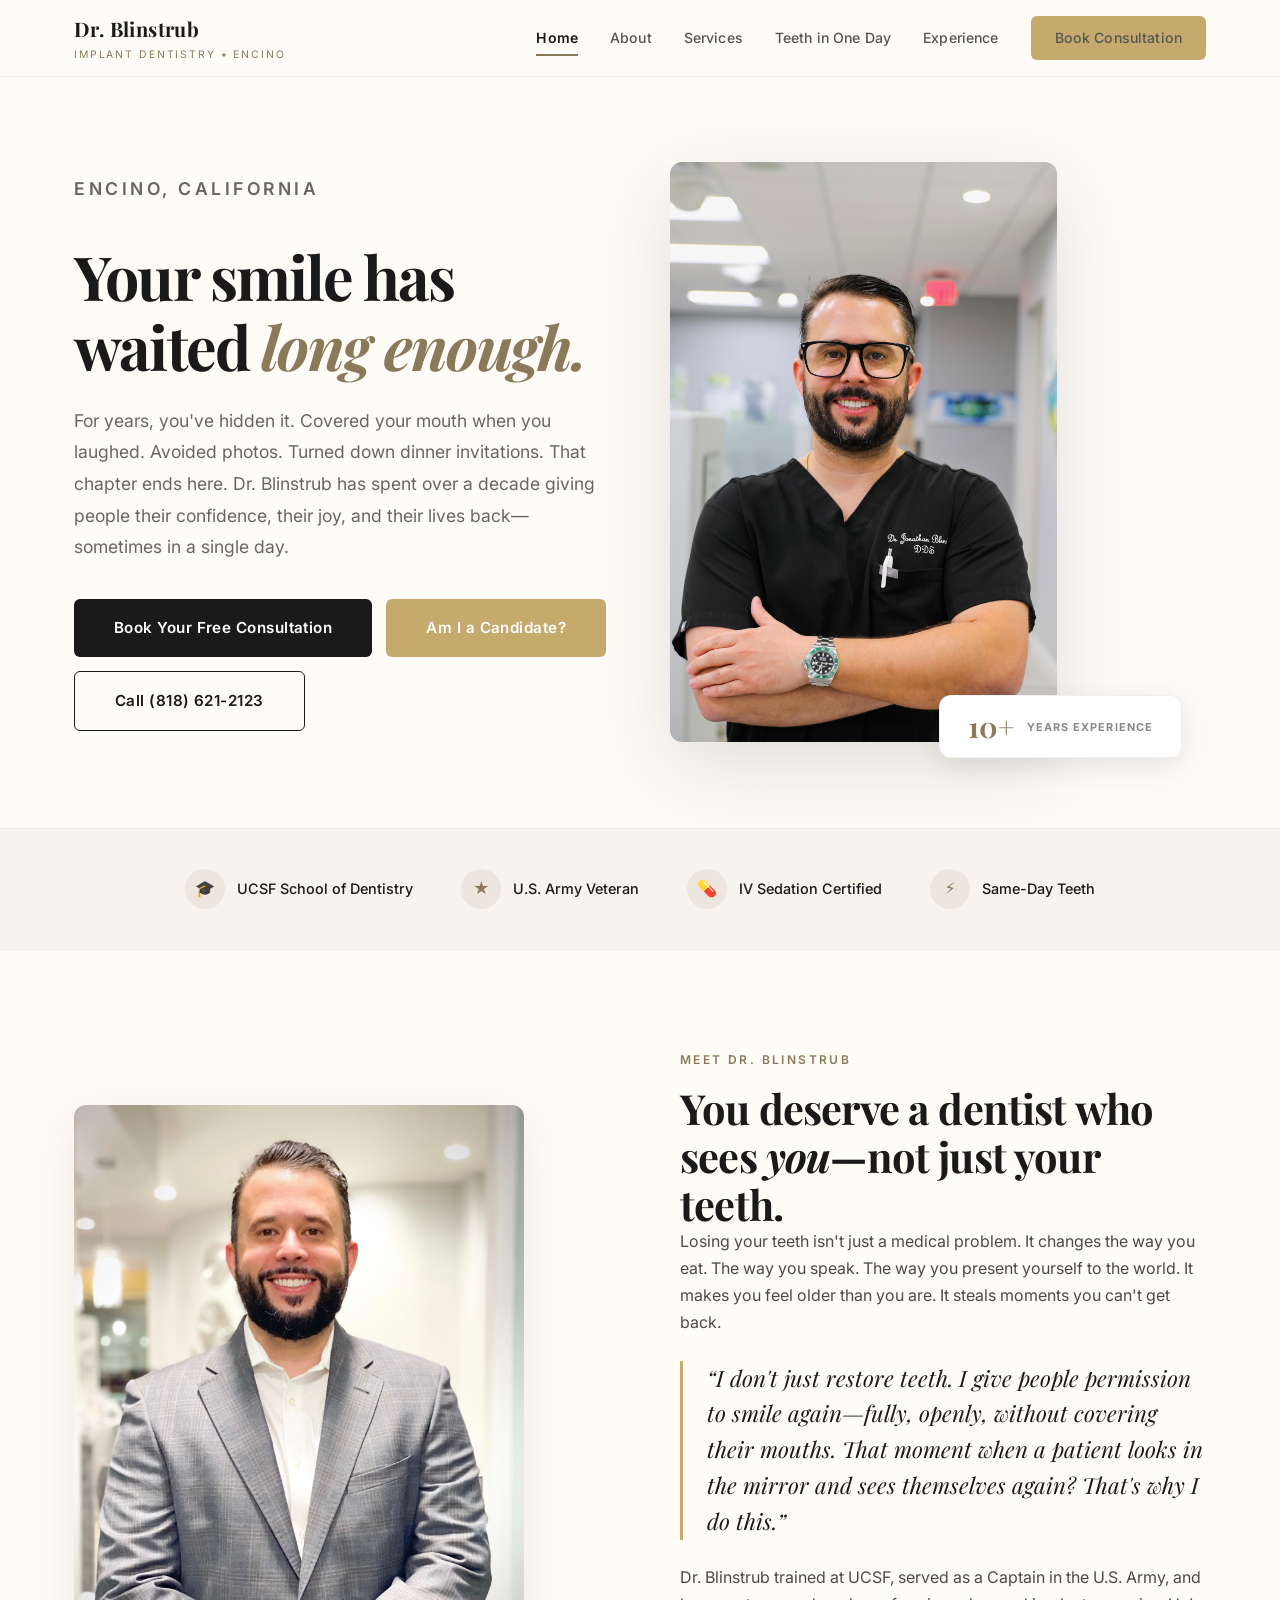
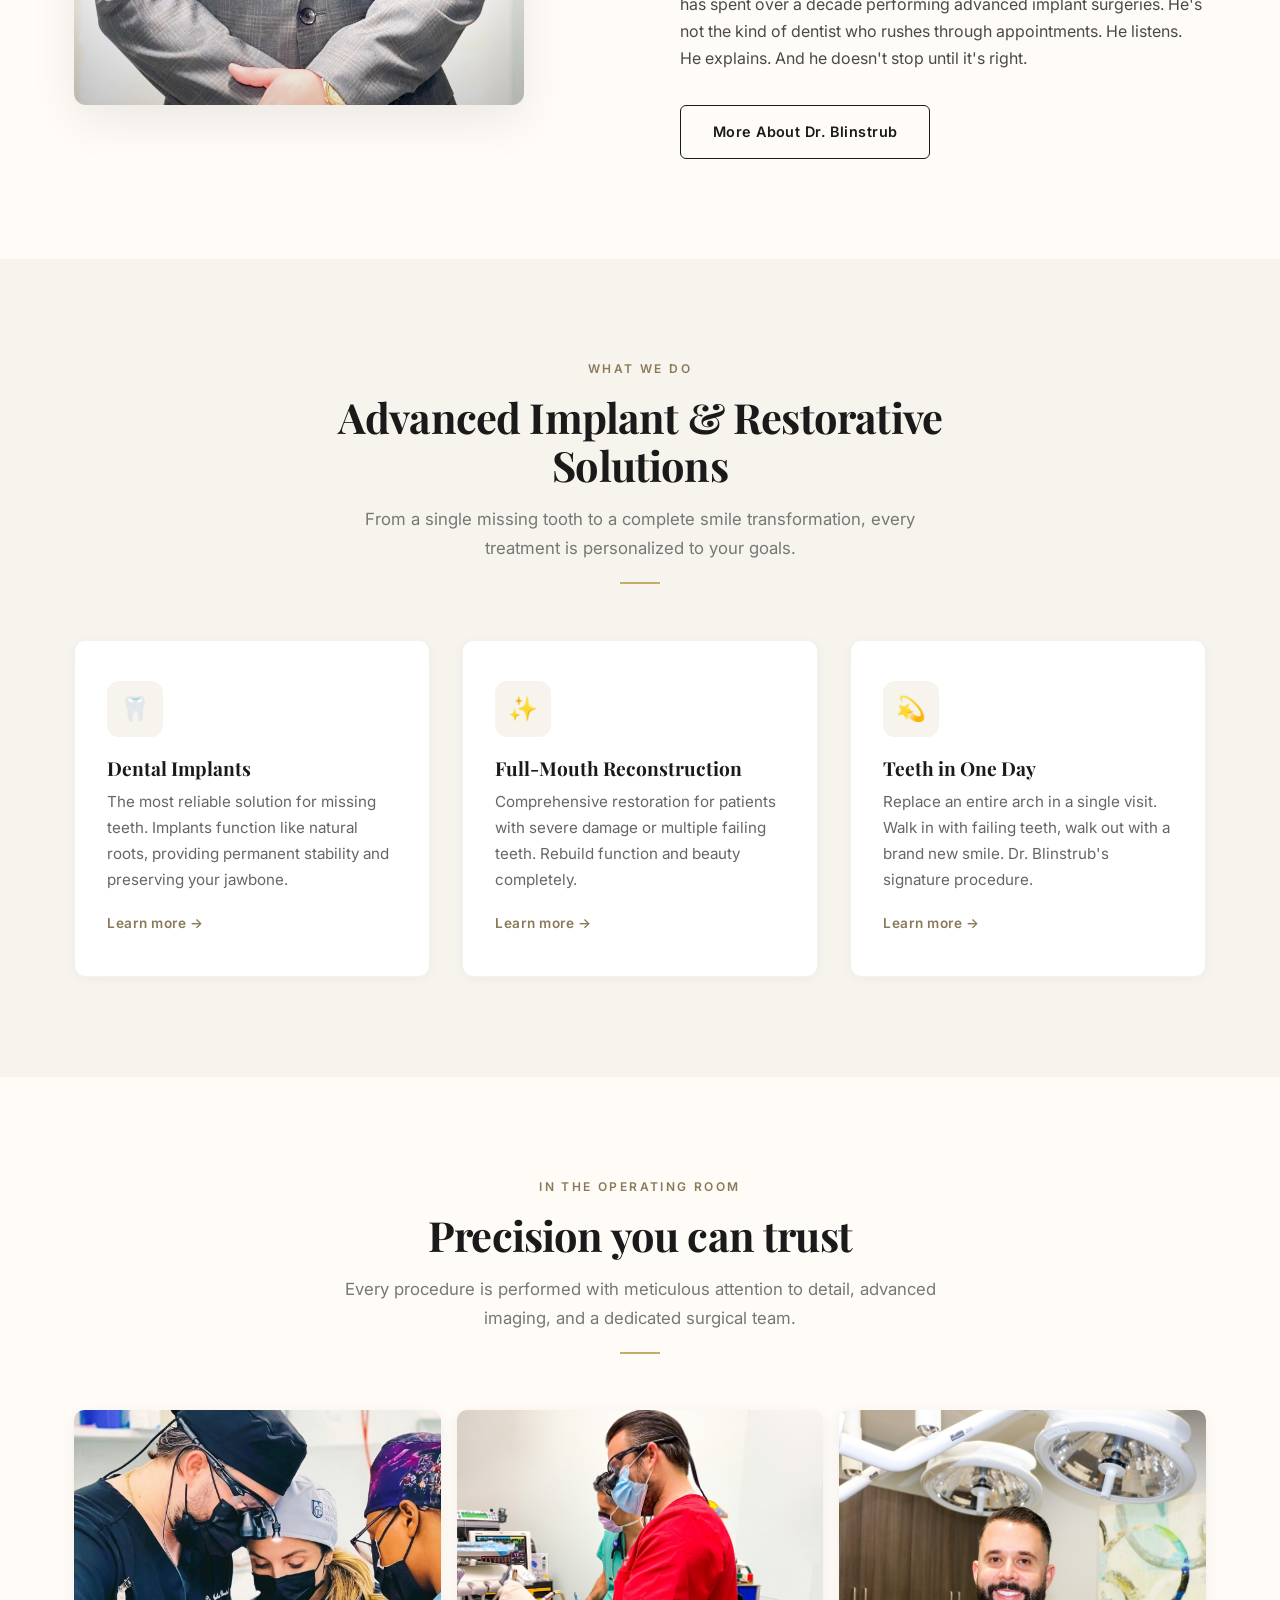
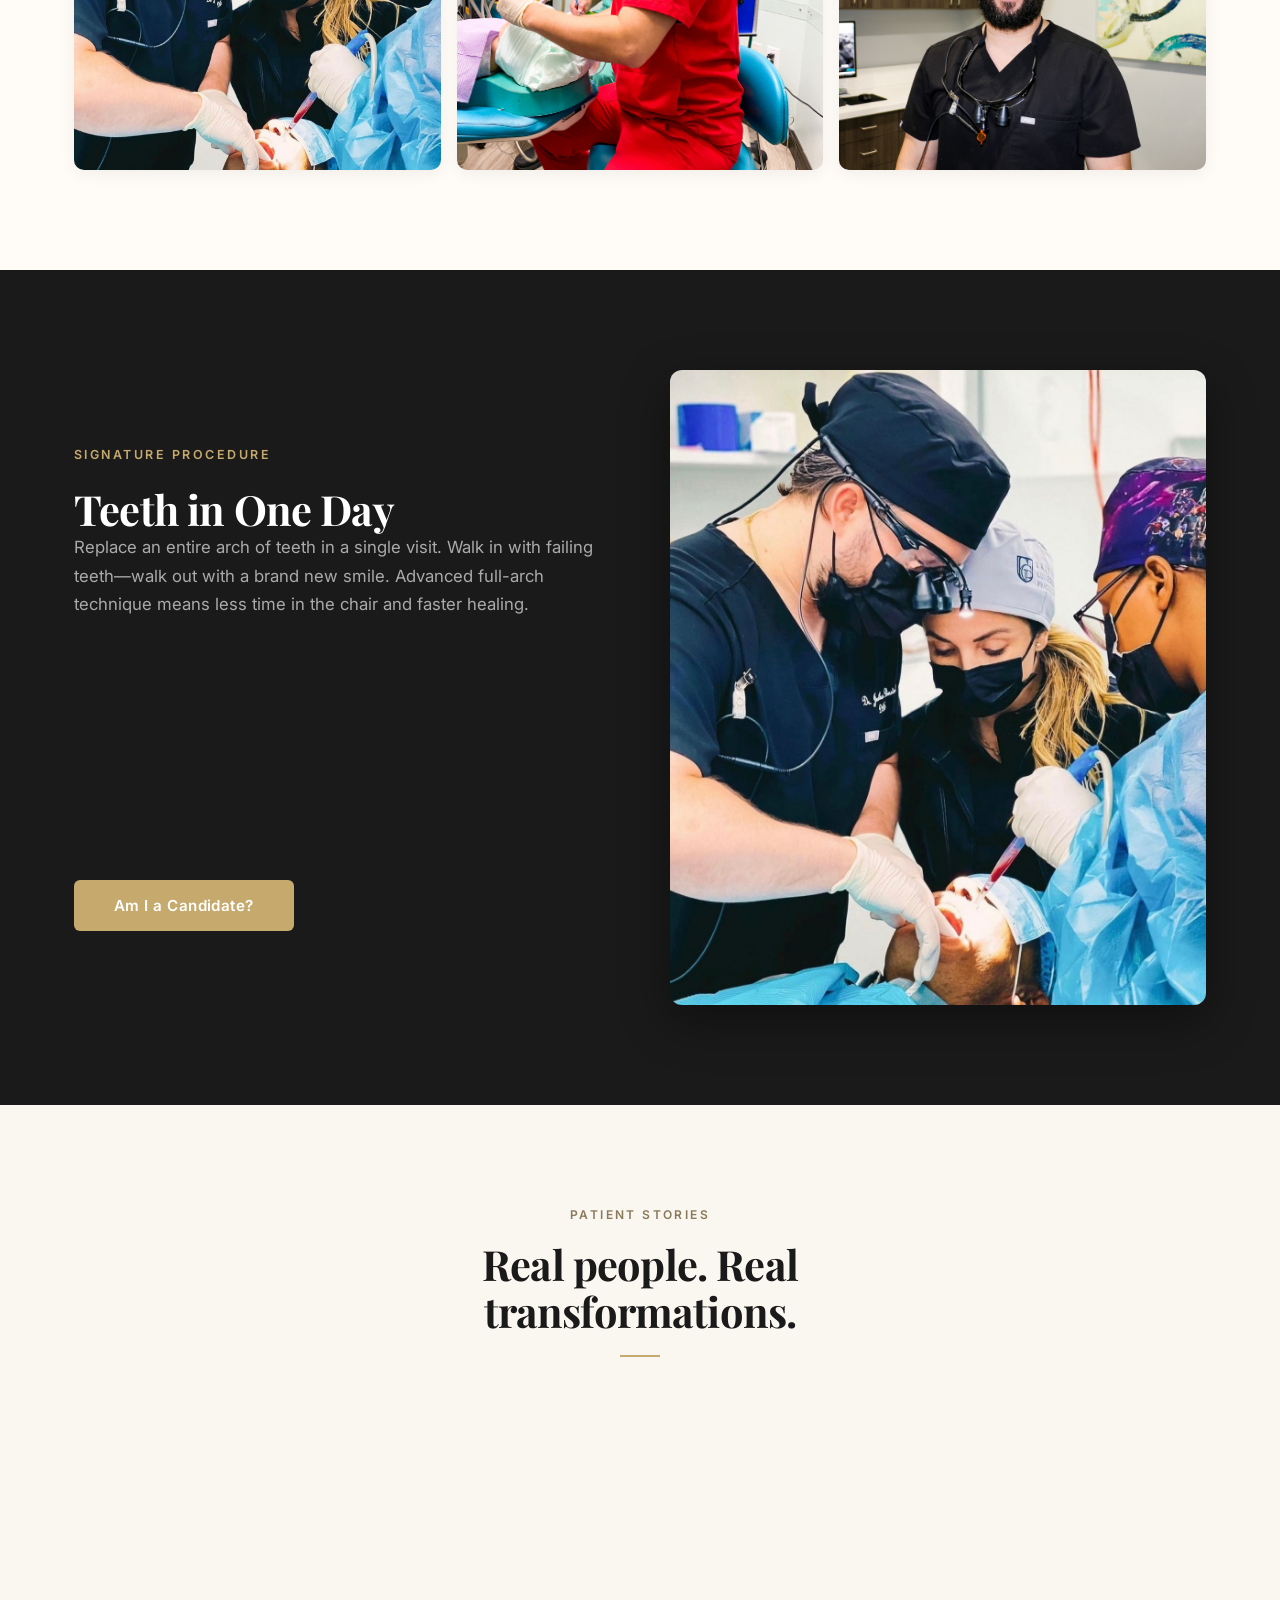
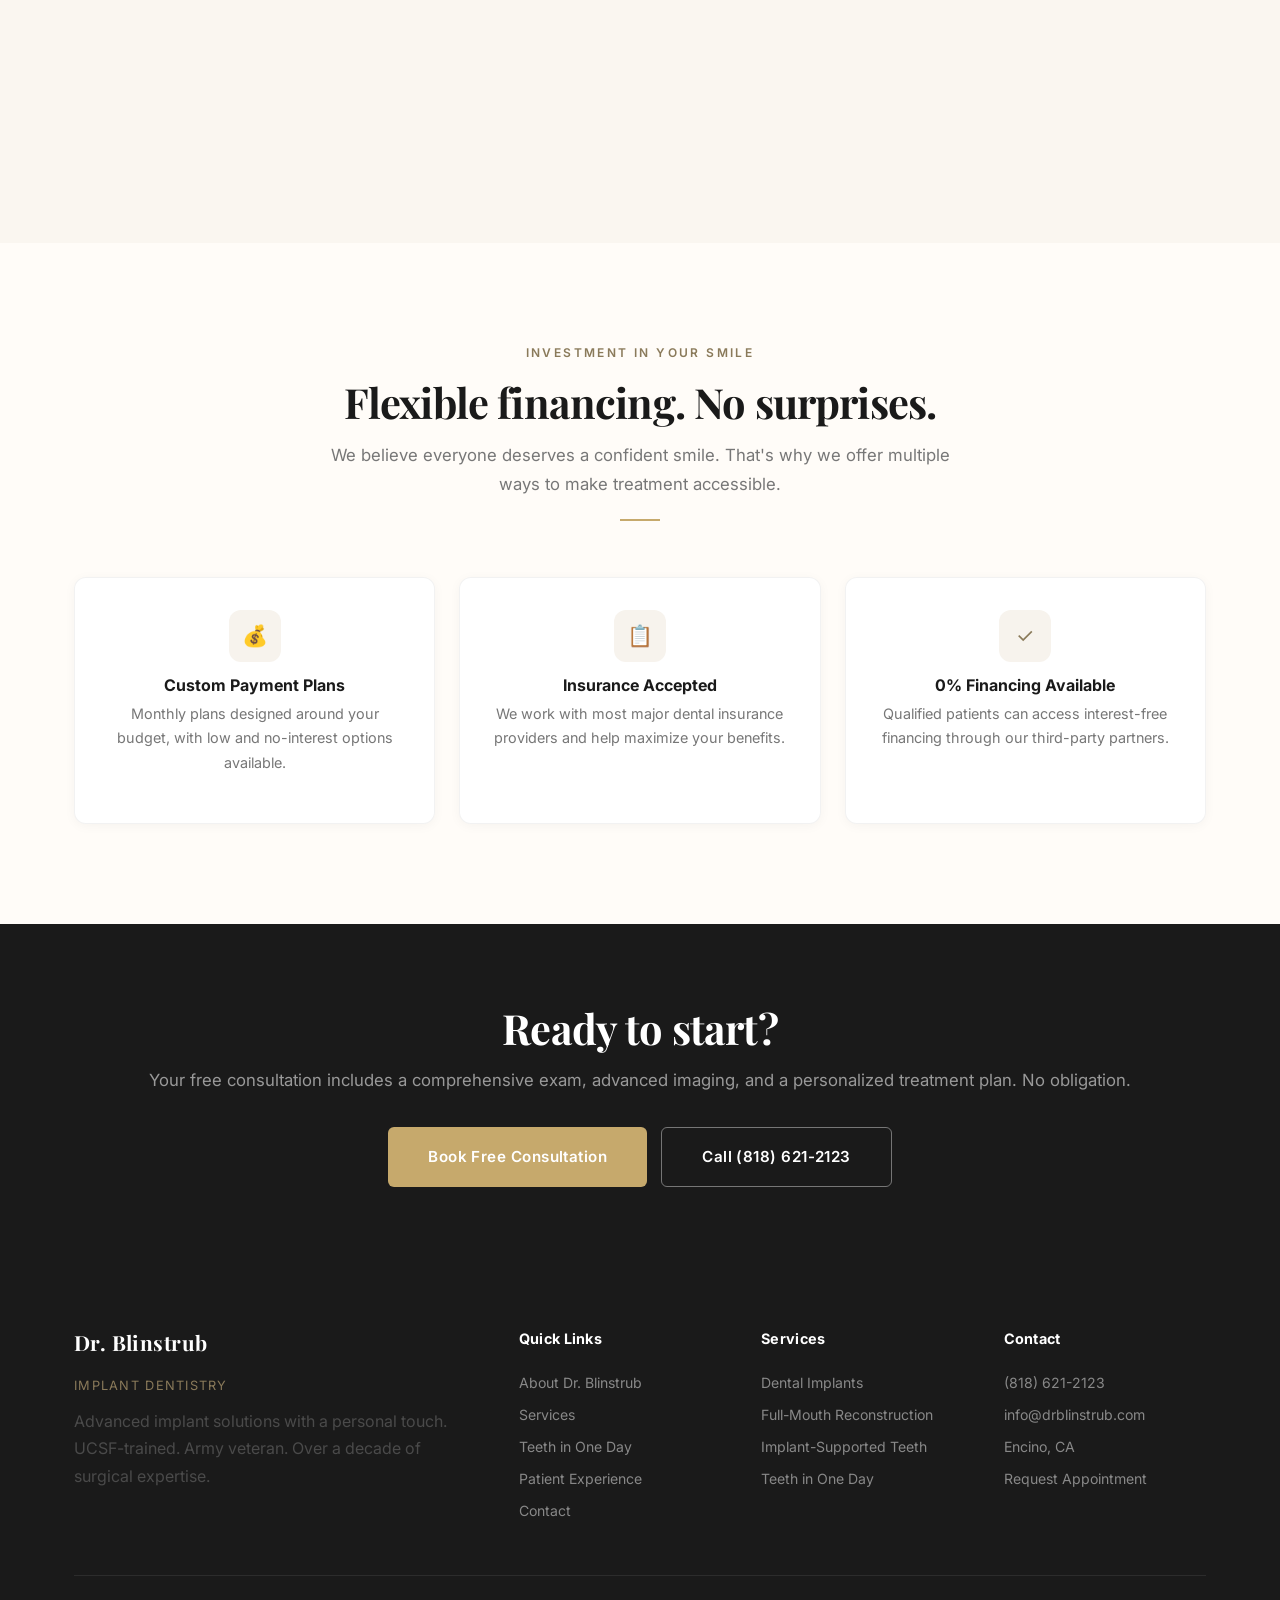
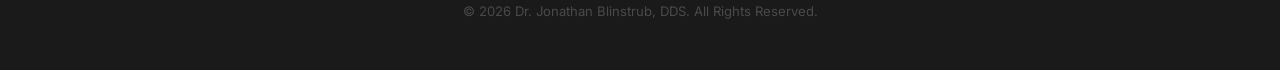
==== commit 51ce7fd6: "Add candidacy quiz, lead capture form, and UI fixes - Interactive 6-step "Am I a Candidate?" quiz mo" ====
--- a/index.html
+++ b/index.html
@@ -27,7 +27,7 @@
       <a href="pages/services.html">Services</a>
       <a href="pages/teeth-in-one-day.html">Teeth in One Day</a>
       <a href="pages/patient-experience.html">Experience</a>
-      <a href="pages/contact.html" class="btn btn-gold" style="padding:10px 24px;">Book Consultation</a>
+      <a href="pages/contact.html" class="btn btn-warm" style="padding:10px 24px;">Book Consultation</a>
     </div>
     <button class="nav-toggle" onclick="document.getElementById('navLinks').classList.toggle('open')">
       <span></span><span></span><span></span>
@@ -44,6 +44,7 @@
       <p>For years, you've hidden it. Covered your mouth when you laughed. Avoided photos. Turned down dinner invitations. That chapter ends here. Dr. Blinstrub has spent over a decade giving people their confidence, their joy, and their lives back&mdash;sometimes in a single day.</p>
       <div class="hero-ctas">
         <a href="pages/contact.html" class="btn btn-primary btn-lg">Book Your Free Consultation</a>
+        <button onclick="openQuiz()" class="btn btn-warm btn-lg">Am I a Candidate?</button>
         <a href="tel:8186212123" class="btn btn-outline-dark btn-lg">Call (818) 621-2123</a>
       </div>
     </div>
@@ -176,7 +177,7 @@
           <p style="color:#888;">Leave with teeth</p>
         </div>
       </div>
-      <a href="pages/teeth-in-one-day.html" class="btn btn-warm btn-lg" style="margin-top:32px;">Am I a Candidate?</a>
+      <button onclick="openQuiz()" class="btn btn-warm btn-lg" style="margin-top:32px;">Am I a Candidate?</button>
     </div>
     <div>
       <img src="images/dr-surgery-team.jpg" alt="Dr. Blinstrub performing Teeth in One Day procedure" style="border-radius:12px; box-shadow: 0 16px 48px rgba(0,0,0,0.4);">
@@ -319,6 +320,192 @@
 <div class="sticky-cta">
   <a href="pages/contact.html" class="btn btn-warm" style="width:100%;">Book Free Consultation &mdash; (818) 621-2123</a>
 </div>
+
+<!-- CANDIDACY QUIZ MODAL -->
+<div class="quiz-overlay" id="quizOverlay" onclick="if(event.target===this)closeQuiz()">
+  <div class="quiz-modal">
+    <button class="quiz-close" onclick="closeQuiz()">&times;</button>
+    <div class="quiz-header">
+      <p class="eyebrow">Free Pre-Screening</p>
+      <h3>Am I a Candidate?</h3>
+    </div>
+    <div class="quiz-progress">
+      <div class="quiz-progress-bar"><div class="quiz-progress-fill" id="quizProgress"></div></div>
+      <div class="quiz-progress-text" id="quizStep">Question 1 of 6</div>
+    </div>
+    <div class="quiz-body" id="quizBody">
+
+      <!-- Q1 -->
+      <div class="quiz-question active" data-step="1">
+        <h4>What best describes your current situation?</h4>
+        <div class="quiz-options">
+          <div class="quiz-option" onclick="selectOption(this)"><span class="quiz-option-check">&#10003;</span>Missing one or more teeth</div>
+          <div class="quiz-option" onclick="selectOption(this)"><span class="quiz-option-check">&#10003;</span>Failing or broken teeth</div>
+          <div class="quiz-option" onclick="selectOption(this)"><span class="quiz-option-check">&#10003;</span>Uncomfortable or loose dentures</div>
+          <div class="quiz-option" onclick="selectOption(this)"><span class="quiz-option-check">&#10003;</span>Multiple dental issues</div>
+        </div>
+      </div>
+
+      <!-- Q2 -->
+      <div class="quiz-question" data-step="2">
+        <h4>How many teeth are affected?</h4>
+        <div class="quiz-options">
+          <div class="quiz-option" onclick="selectOption(this)"><span class="quiz-option-check">&#10003;</span>A few teeth (1&ndash;5)</div>
+          <div class="quiz-option" onclick="selectOption(this)"><span class="quiz-option-check">&#10003;</span>Most of my teeth</div>
+          <div class="quiz-option" onclick="selectOption(this)"><span class="quiz-option-check">&#10003;</span>All or nearly all</div>
+          <div class="quiz-option" onclick="selectOption(this)"><span class="quiz-option-check">&#10003;</span>I&rsquo;m not sure</div>
+        </div>
+      </div>
+
+      <!-- Q3 -->
+      <div class="quiz-question" data-step="3">
+        <h4>Are you experiencing any of these? <span style="font-weight:400; font-size:0.85rem; color:#999;">(Select all that apply)</span></h4>
+        <div class="quiz-options">
+          <div class="quiz-option quiz-option-multi" onclick="toggleMulti(this)"><span class="quiz-option-check">&#10003;</span>Difficulty eating or chewing</div>
+          <div class="quiz-option quiz-option-multi" onclick="toggleMulti(this)"><span class="quiz-option-check">&#10003;</span>Pain or discomfort</div>
+          <div class="quiz-option quiz-option-multi" onclick="toggleMulti(this)"><span class="quiz-option-check">&#10003;</span>Self-consciousness about my smile</div>
+          <div class="quiz-option quiz-option-multi" onclick="toggleMulti(this)"><span class="quiz-option-check">&#10003;</span>Trouble speaking clearly</div>
+        </div>
+        <div class="quiz-nav">
+          <button class="quiz-back" onclick="prevStep()">&larr; Back</button>
+          <button class="quiz-next" onclick="nextStep()">Continue</button>
+        </div>
+      </div>
+
+      <!-- Q4 -->
+      <div class="quiz-question" data-step="4">
+        <h4>Have you been told you&rsquo;re not a candidate for implants?</h4>
+        <div class="quiz-options">
+          <div class="quiz-option" onclick="selectOption(this)"><span class="quiz-option-check">&#10003;</span>Yes, by another dentist</div>
+          <div class="quiz-option" onclick="selectOption(this)"><span class="quiz-option-check">&#10003;</span>No</div>
+          <div class="quiz-option" onclick="selectOption(this)"><span class="quiz-option-check">&#10003;</span>I haven&rsquo;t consulted anyone yet</div>
+        </div>
+      </div>
+
+      <!-- Q5 -->
+      <div class="quiz-question" data-step="5">
+        <h4>What&rsquo;s most important to you in treatment?</h4>
+        <div class="quiz-options">
+          <div class="quiz-option" onclick="selectOption(this)"><span class="quiz-option-check">&#10003;</span>Getting it done as quickly as possible</div>
+          <div class="quiz-option" onclick="selectOption(this)"><span class="quiz-option-check">&#10003;</span>Long-term durability</div>
+          <div class="quiz-option" onclick="selectOption(this)"><span class="quiz-option-check">&#10003;</span>Comfort during the procedure</div>
+          <div class="quiz-option" onclick="selectOption(this)"><span class="quiz-option-check">&#10003;</span>Natural-looking results</div>
+        </div>
+      </div>
+
+      <!-- Q6 -->
+      <div class="quiz-question" data-step="6">
+        <h4>How soon are you looking to move forward?</h4>
+        <div class="quiz-options">
+          <div class="quiz-option" onclick="selectOption(this)"><span class="quiz-option-check">&#10003;</span>As soon as possible</div>
+          <div class="quiz-option" onclick="selectOption(this)"><span class="quiz-option-check">&#10003;</span>Within the next few months</div>
+          <div class="quiz-option" onclick="selectOption(this)"><span class="quiz-option-check">&#10003;</span>Just exploring my options</div>
+        </div>
+      </div>
+
+      <!-- RESULTS -->
+      <div class="quiz-question" data-step="result">
+        <div class="quiz-result">
+          <div class="quiz-result-icon">&#10003;</div>
+          <h3>Great news &mdash; you may be an excellent candidate!</h3>
+          <p>Based on your answers, you could be a strong candidate for advanced implant treatment with Dr. Blinstrub. The best next step is a free, no-obligation consultation where he can evaluate your specific situation.</p>
+          <div class="quiz-result-summary">
+            <h5>Your Profile</h5>
+            <ul id="quizSummary"></ul>
+          </div>
+          <form class="quiz-result-form" onsubmit="handleQuizSubmit(event)">
+            <div class="form-group"><label for="quizName">Name *</label><input type="text" id="quizName" name="name" required placeholder="Your full name"></div>
+            <div class="form-group"><label for="quizEmail">Email *</label><input type="email" id="quizEmail" name="email" required placeholder="you@email.com"></div>
+            <div class="form-group"><label for="quizPhone">Phone *</label><input type="tel" id="quizPhone" name="phone" required placeholder="(555) 123-4567"></div>
+            <button type="submit" class="btn btn-primary btn-lg" style="width:100%; margin-top:8px;">Book Your Free Consultation</button>
+            <p style="margin-top:10px; font-size:0.8rem; color:#999; text-align:center;">Or call: <a href="tel:8186212123" style="color:#8a7a5a; font-weight:600;">(818) 621-2123</a></p>
+          </form>
+        </div>
+      </div>
+
+    </div>
+  </div>
+</div>
+
+<script>
+let quizCurrent = 1;
+const quizTotal = 6;
+const quizAnswers = {};
+
+function openQuiz() {
+  quizCurrent = 1;
+  document.querySelectorAll('.quiz-option').forEach(o => o.classList.remove('selected'));
+  showStep(1);
+  document.getElementById('quizOverlay').classList.add('active');
+  document.body.style.overflow = 'hidden';
+}
+function closeQuiz() {
+  document.getElementById('quizOverlay').classList.remove('active');
+  document.body.style.overflow = '';
+}
+function showStep(step) {
+  document.querySelectorAll('.quiz-question').forEach(q => q.classList.remove('active'));
+  const target = step === 'result' ? '[data-step="result"]' : '[data-step="' + step + '"]';
+  document.querySelector(target).classList.add('active');
+  if (step === 'result') {
+    document.getElementById('quizProgress').style.width = '100%';
+    document.getElementById('quizStep').textContent = 'Complete!';
+    buildSummary();
+  } else {
+    document.getElementById('quizProgress').style.width = ((step - 1) / quizTotal * 100) + '%';
+    document.getElementById('quizStep').textContent = 'Question ' + step + ' of ' + quizTotal;
+  }
+}
+function selectOption(el) {
+  const q = el.closest('.quiz-question');
+  q.querySelectorAll('.quiz-option').forEach(o => o.classList.remove('selected'));
+  el.classList.add('selected');
+  quizAnswers[q.dataset.step] = el.textContent.trim();
+  setTimeout(() => { nextStep(); }, 350);
+}
+function toggleMulti(el) {
+  el.classList.toggle('selected');
+}
+function nextStep() {
+  if (quizCurrent >= quizTotal) {
+    const q3 = document.querySelector('[data-step="3"]');
+    const selected = q3.querySelectorAll('.quiz-option.selected');
+    quizAnswers['3'] = Array.from(selected).map(o => o.textContent.trim()).join(', ') || 'None selected';
+    showStep('result');
+    return;
+  }
+  quizCurrent++;
+  showStep(quizCurrent);
+}
+function prevStep() {
+  if (quizCurrent > 1) { quizCurrent--; showStep(quizCurrent); }
+}
+function buildSummary() {
+  const list = document.getElementById('quizSummary');
+  list.innerHTML = '';
+  const labels = {
+    '1': 'Situation', '2': 'Teeth affected',
+    '4': 'Previous consultation', '5': 'Priority', '6': 'Timeline'
+  };
+  for (const [k, v] of Object.entries(quizAnswers)) {
+    if (labels[k] && v) {
+      const li = document.createElement('li');
+      li.textContent = labels[k] + ': ' + v;
+      list.appendChild(li);
+    }
+  }
+}
+function handleQuizSubmit(e) {
+  e.preventDefault();
+  const btn = e.target.querySelector('button[type="submit"]');
+  btn.textContent = 'Submitted! We\'ll be in touch.';
+  btn.style.background = '#2a7d5a';
+  btn.disabled = true;
+  // In production, POST to backend/Formspree/Netlify Forms
+  setTimeout(() => { closeQuiz(); btn.textContent = 'Book Your Free Consultation'; btn.style.background = ''; btn.disabled = false; e.target.reset(); }, 3000);
+}
+document.addEventListener('keydown', function(e) { if (e.key === 'Escape') closeQuiz(); });
+</script>
 
 <script>
 const observer = new IntersectionObserver((entries) => {
--- a/css/style.css
+++ b/css/style.css
@@ -133,9 +133,9 @@
 .btn-outline-light:hover { background: rgba(255,255,255,0.1); border-color: #fff; }
 .btn-white { background: #fff; color: #1a1a1a; }
 .btn-white:hover { background: #f5f5f5; transform: translateY(-1px); }
-/* keep old .btn-gold for nav CTA */
-.btn-gold { background: #1a1a1a; color: #fff; }
-.btn-gold:hover { background: #333; }
+/* Nav CTA button - gold to pop against light navbar */
+.btn-gold { background: #c6a96c; color: #fff; }
+.btn-gold:hover { background: #b89a5c; transform: translateY(-1px); box-shadow: 0 8px 24px rgba(198,169,108,0.3); }
 .btn-navy { background: #1a1a1a; color: #fff; }
 .btn-navy:hover { background: #333; }
 .btn-lg { padding: 16px 40px; font-size: 0.95rem; }
@@ -163,14 +163,16 @@
   box-shadow: 0 24px 80px rgba(0,0,0,0.12);
 }
 .hero-badge {
-  position: absolute; bottom: 24px; left: -20px;
-  background: #1a1a1a; color: #fff;
-  padding: 18px 24px; border-radius: 10px;
+  position: absolute; bottom: -16px; right: 24px;
+  background: #fff; color: #1a1a1a;
+  padding: 16px 28px; border-radius: 12px;
   text-align: center; font-weight: 700;
-  box-shadow: 0 8px 32px rgba(0,0,0,0.2);
-}
-.hero-badge .number { font-size: 1.6rem; display: block; line-height: 1; font-family: 'Playfair Display', serif; }
-.hero-badge .label { font-size: 0.65rem; text-transform: uppercase; letter-spacing: 0.1em; color: #999; margin-top: 4px; display: block; }
+  box-shadow: 0 8px 32px rgba(0,0,0,0.1);
+  border: 1px solid rgba(0,0,0,0.06);
+  display: flex; align-items: center; gap: 12px;
+}
+.hero-badge .number { font-size: 1.8rem; display: block; line-height: 1; font-family: 'Playfair Display', serif; color: #8a7a5a; }
+.hero-badge .label { font-size: 0.68rem; text-transform: uppercase; letter-spacing: 0.1em; color: #888; display: block; text-align: left; line-height: 1.3; }
 
 /* === CREDENTIAL STRIP === */
 .credential-strip {
@@ -580,3 +582,145 @@
 .mt-6 { margin-top: 48px; }
 .mb-2 { margin-bottom: 16px; }
 .mb-4 { margin-bottom: 32px; }
+
+/* === CANDIDACY QUIZ MODAL === */
+.quiz-overlay {
+  position: fixed; top: 0; left: 0; right: 0; bottom: 0;
+  background: rgba(0,0,0,0.6); backdrop-filter: blur(4px);
+  z-index: 10000; display: flex; align-items: center; justify-content: center;
+  padding: 20px; opacity: 0; visibility: hidden;
+  transition: opacity 0.3s ease, visibility 0.3s ease;
+}
+.quiz-overlay.active { opacity: 1; visibility: visible; }
+.quiz-modal {
+  background: #fffcf8; border-radius: 16px; width: 100%; max-width: 580px;
+  max-height: 90vh; overflow-y: auto; position: relative;
+  box-shadow: 0 24px 80px rgba(0,0,0,0.25);
+  transform: translateY(20px); transition: transform 0.3s ease;
+}
+.quiz-overlay.active .quiz-modal { transform: translateY(0); }
+.quiz-close {
+  position: absolute; top: 16px; right: 20px;
+  background: none; border: none; font-size: 1.5rem; color: #999;
+  cursor: pointer; z-index: 2; width: 36px; height: 36px;
+  display: flex; align-items: center; justify-content: center;
+  border-radius: 50%; transition: all 0.2s;
+}
+.quiz-close:hover { background: #f0ede8; color: #1a1a1a; }
+.quiz-header {
+  padding: 32px 36px 0; text-align: center;
+}
+.quiz-header .eyebrow {
+  font-size: 0.72rem; color: #8a7a5a; letter-spacing: 0.2em;
+  text-transform: uppercase; font-weight: 600; margin-bottom: 8px;
+}
+.quiz-header h3 {
+  font-family: 'Playfair Display', serif; font-size: 1.5rem;
+  color: #1a1a1a; margin-bottom: 4px;
+}
+.quiz-progress {
+  padding: 20px 36px 0;
+}
+.quiz-progress-bar {
+  height: 4px; background: #eae6df; border-radius: 4px; overflow: hidden;
+}
+.quiz-progress-fill {
+  height: 100%; background: #c6a96c; border-radius: 4px;
+  transition: width 0.4s ease; width: 0%;
+}
+.quiz-progress-text {
+  font-size: 0.72rem; color: #999; text-align: right; margin-top: 6px;
+}
+.quiz-body { padding: 28px 36px 36px; }
+.quiz-question {
+  display: none; animation: fadeInUp 0.35s ease;
+}
+.quiz-question.active { display: block; }
+.quiz-question h4 {
+  font-family: 'Inter', sans-serif; font-size: 1.05rem;
+  color: #1a1a1a; font-weight: 700; margin-bottom: 20px; line-height: 1.4;
+}
+.quiz-options { display: flex; flex-direction: column; gap: 10px; }
+.quiz-option {
+  display: flex; align-items: center; gap: 14px;
+  padding: 16px 20px; border: 1.5px solid #e8e5e0;
+  border-radius: 10px; cursor: pointer; transition: all 0.2s;
+  background: #fff; font-size: 0.95rem; color: #333;
+}
+.quiz-option:hover { border-color: #c6a96c; background: #faf7f2; }
+.quiz-option.selected { border-color: #c6a96c; background: #f7f0e3; }
+.quiz-option-check {
+  width: 22px; height: 22px; border-radius: 50%; border: 2px solid #ddd;
+  flex-shrink: 0; display: flex; align-items: center; justify-content: center;
+  transition: all 0.2s; font-size: 0.75rem; color: transparent;
+}
+.quiz-option.selected .quiz-option-check {
+  background: #c6a96c; border-color: #c6a96c; color: #fff;
+}
+.quiz-option-multi .quiz-option-check { border-radius: 5px; }
+.quiz-nav {
+  display: flex; justify-content: space-between; align-items: center;
+  margin-top: 24px;
+}
+.quiz-back {
+  background: none; border: none; color: #999; font-size: 0.88rem;
+  cursor: pointer; font-weight: 500; padding: 8px 0;
+  font-family: 'Inter', sans-serif;
+}
+.quiz-back:hover { color: #1a1a1a; }
+.quiz-next {
+  background: #1a1a1a; color: #fff; border: none;
+  padding: 12px 32px; border-radius: 6px; font-weight: 600;
+  font-size: 0.9rem; cursor: pointer; font-family: 'Inter', sans-serif;
+  transition: all 0.2s;
+}
+.quiz-next:hover { background: #333; }
+.quiz-next:disabled { opacity: 0.4; cursor: not-allowed; }
+
+/* Quiz Results */
+.quiz-result { text-align: center; animation: fadeInUp 0.4s ease; }
+.quiz-result-icon {
+  width: 72px; height: 72px; border-radius: 50%;
+  background: #e8f5e9; color: #2a7d5a; font-size: 2rem;
+  display: flex; align-items: center; justify-content: center;
+  margin: 0 auto 20px;
+}
+.quiz-result h3 {
+  font-family: 'Playfair Display', serif; font-size: 1.6rem;
+  color: #1a1a1a; margin-bottom: 12px;
+}
+.quiz-result p { color: #666; font-size: 0.95rem; line-height: 1.7; margin-bottom: 8px; }
+.quiz-result-ctas {
+  display: flex; flex-direction: column; gap: 10px; margin-top: 24px;
+}
+.quiz-result-ctas .btn { width: 100%; }
+.quiz-result-form { margin-top: 20px; text-align: left; }
+.quiz-result-form .form-group { margin-bottom: 14px; }
+.quiz-result-form .form-group label { font-size: 0.82rem; }
+.quiz-result-form .form-group input { padding: 12px 16px; font-size: 0.95rem; }
+.quiz-result-summary {
+  background: #f7f3ed; border-radius: 10px; padding: 20px;
+  margin: 20px 0; text-align: left;
+}
+.quiz-result-summary h5 {
+  font-family: 'Inter', sans-serif; font-size: 0.8rem;
+  color: #8a7a5a; letter-spacing: 0.12em; text-transform: uppercase;
+  margin-bottom: 10px;
+}
+.quiz-result-summary ul { list-style: none; padding: 0; }
+.quiz-result-summary li {
+  padding: 6px 0; font-size: 0.9rem; color: #555;
+  display: flex; align-items: center; gap: 8px;
+}
+.quiz-result-summary li::before {
+  content: '\2713'; color: #2a7d5a; font-weight: 700;
+}
+
+@media (max-width: 600px) {
+  .quiz-modal { border-radius: 12px; }
+  .quiz-header { padding: 24px 24px 0; }
+  .quiz-header h3 { font-size: 1.3rem; }
+  .quiz-progress { padding: 16px 24px 0; }
+  .quiz-body { padding: 20px 24px 28px; }
+  .quiz-option { padding: 14px 16px; font-size: 0.9rem; }
+}
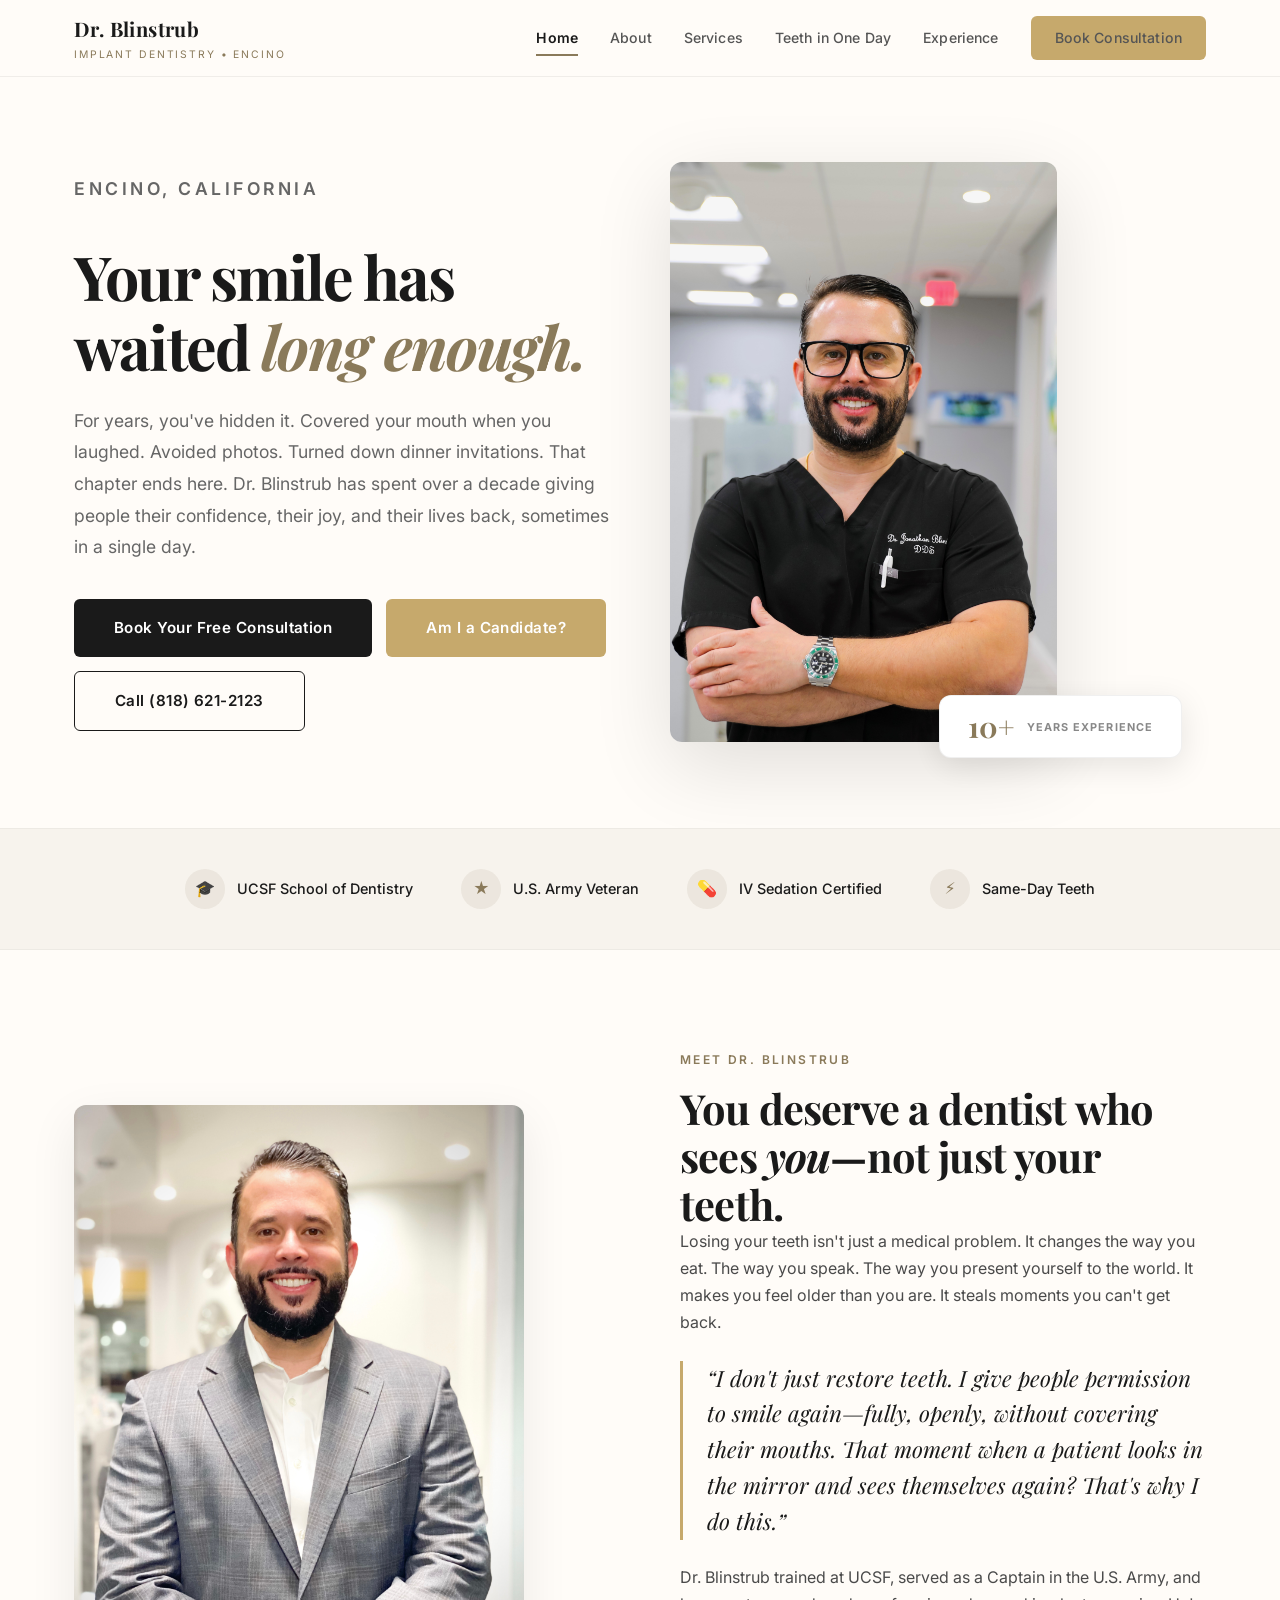
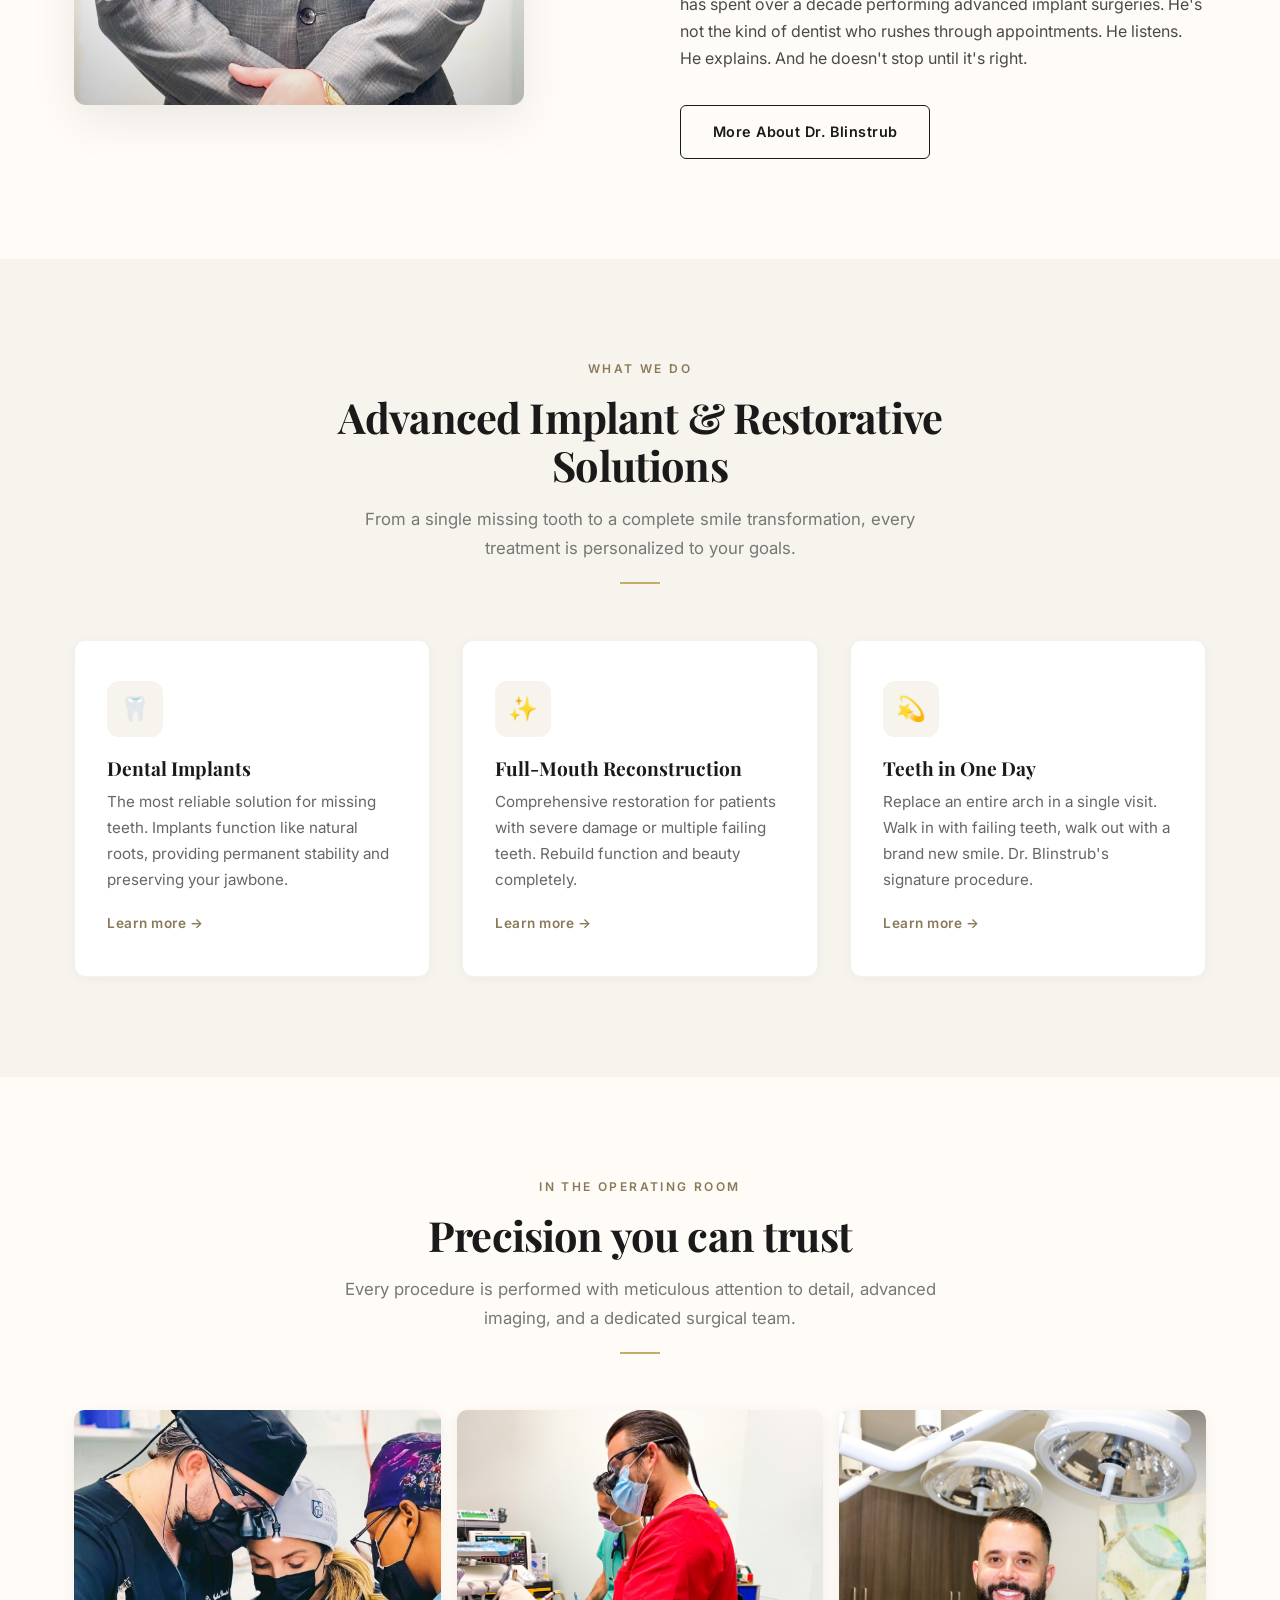
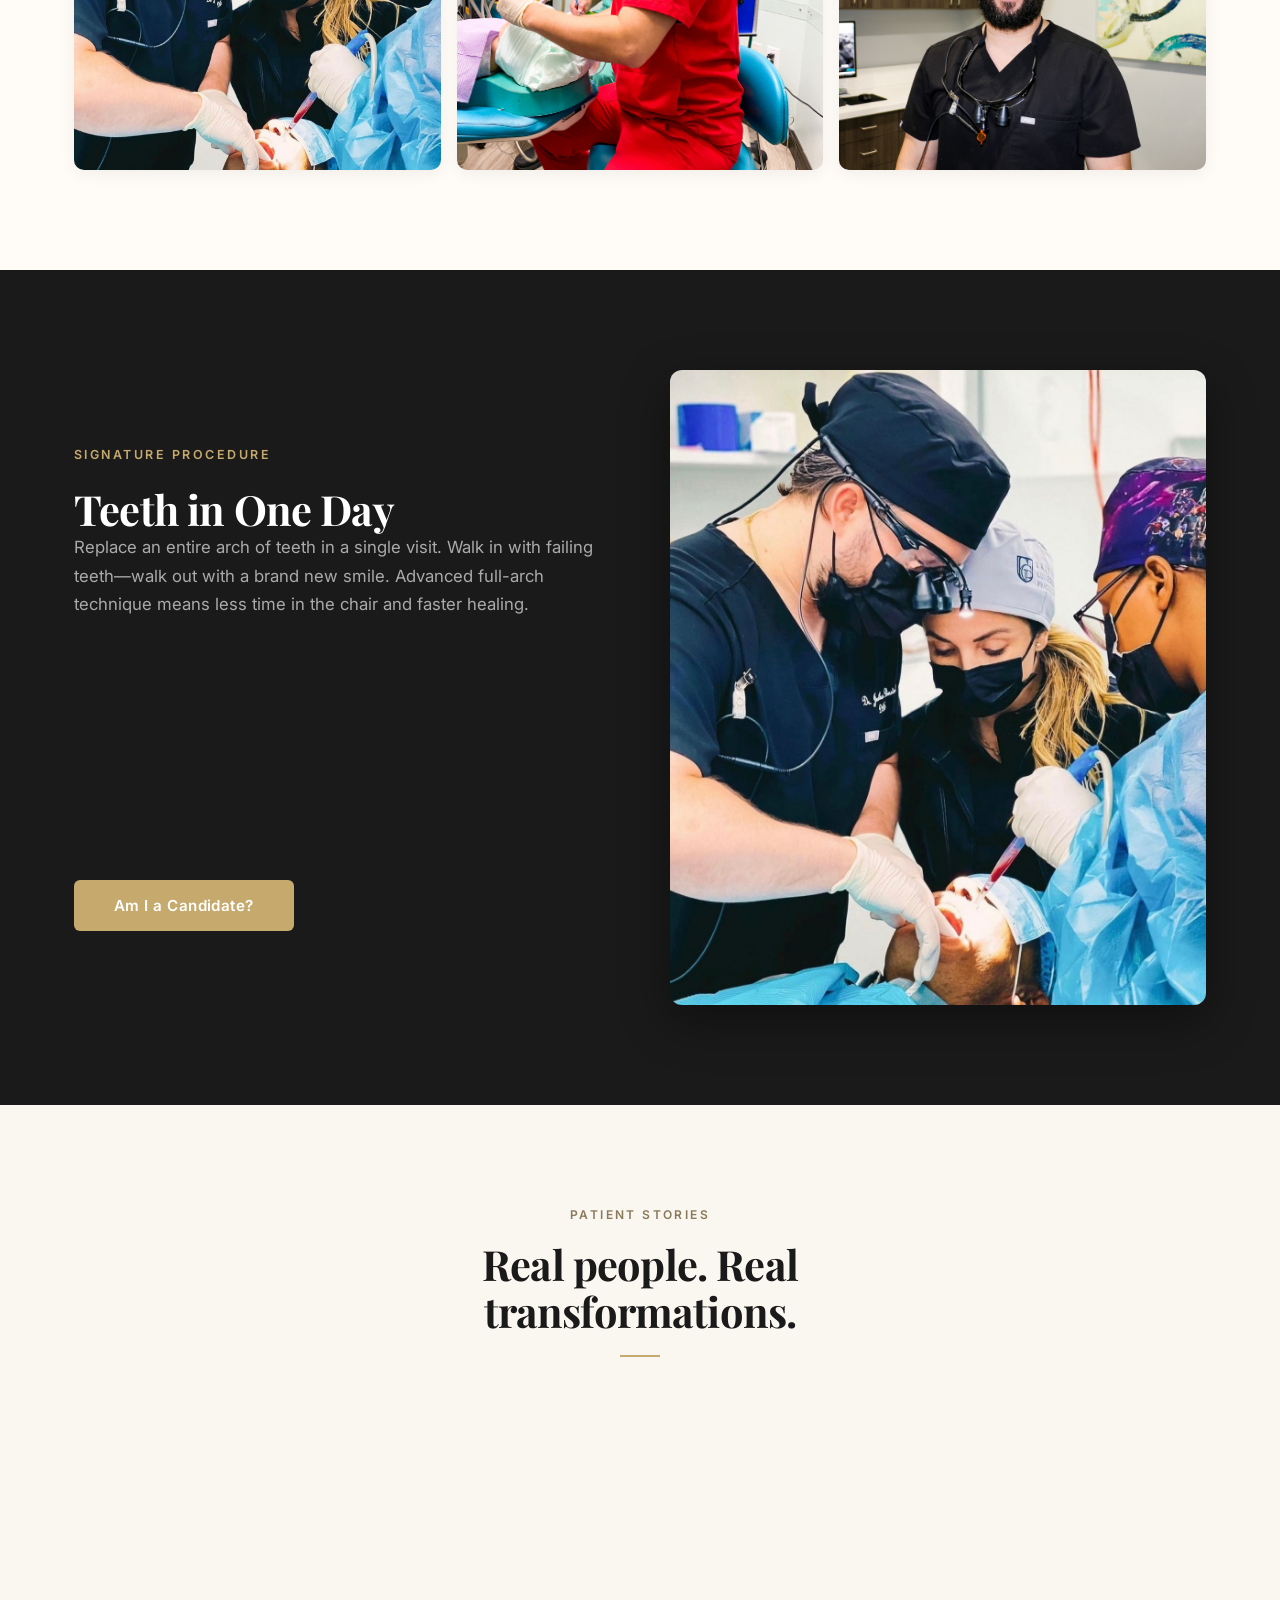
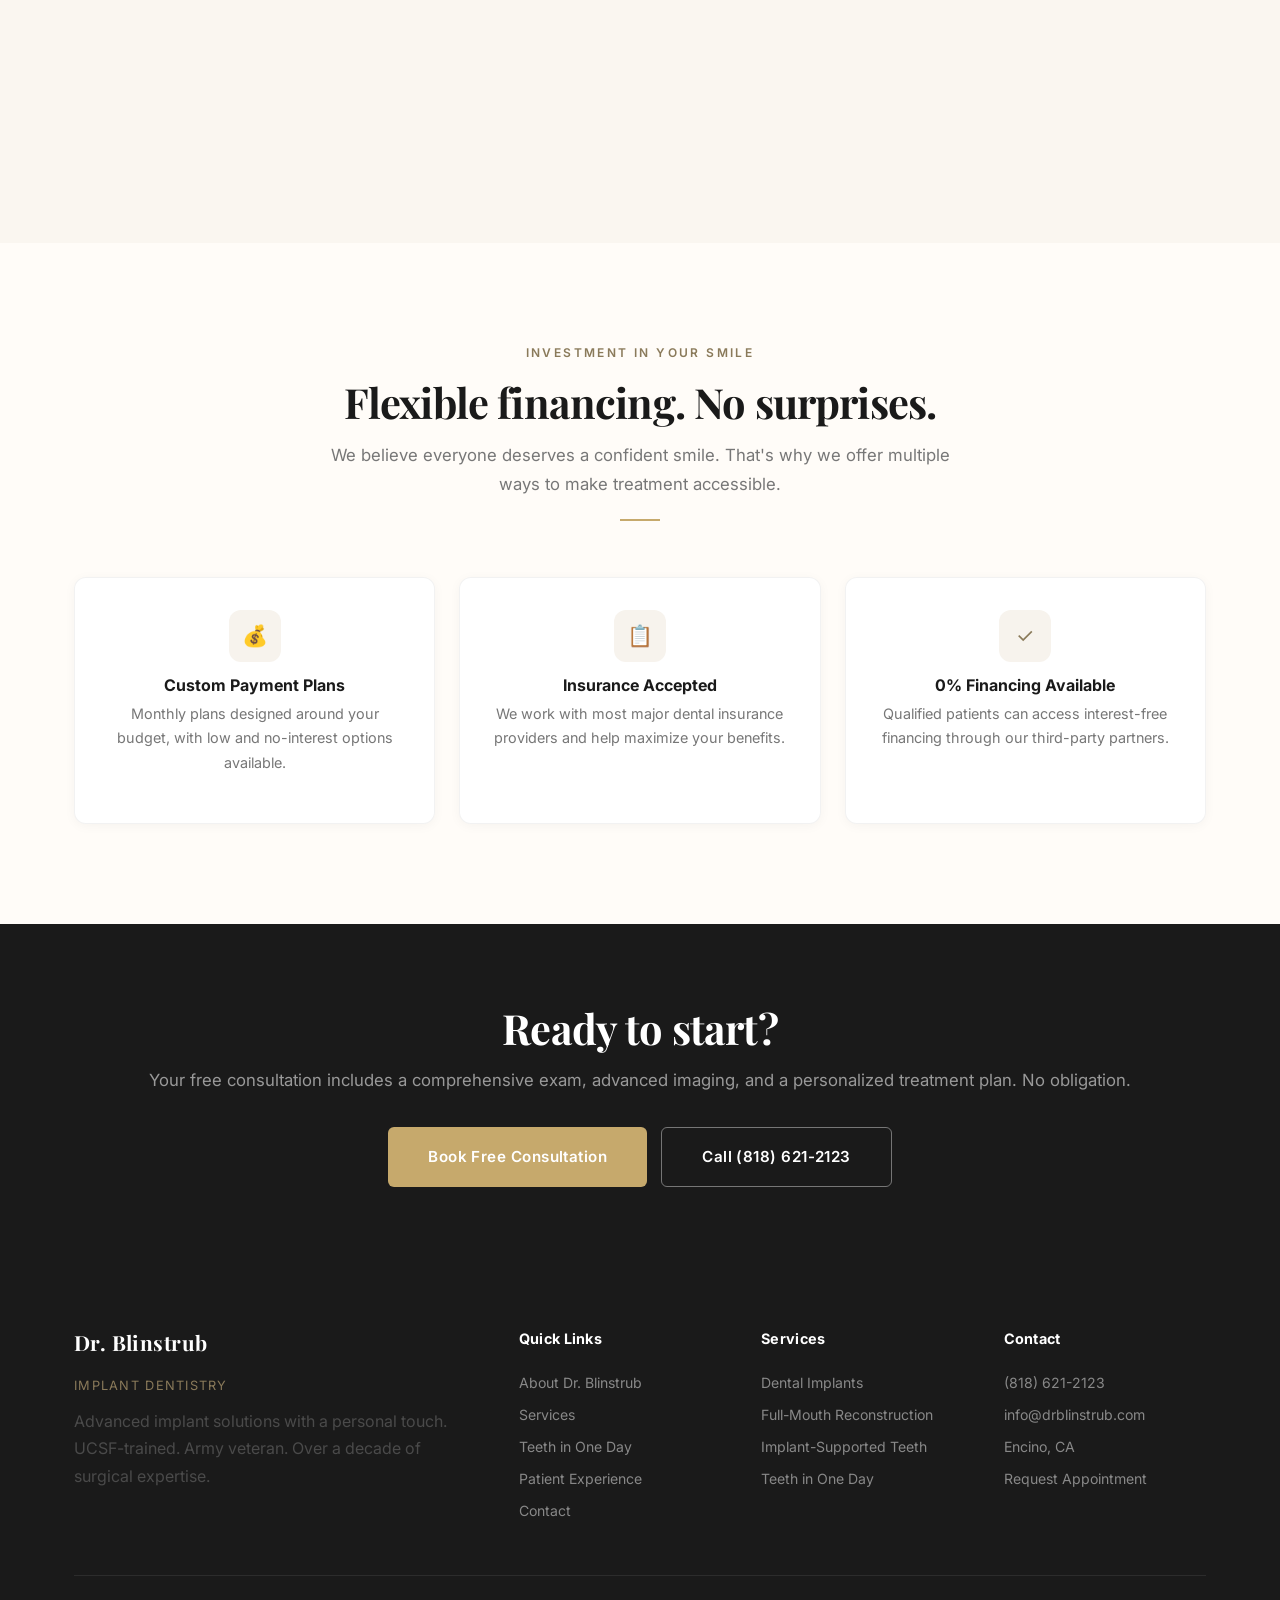
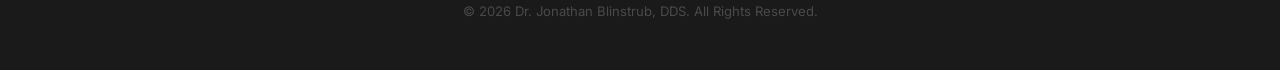
==== commit c8804f0d: "Replace em dash with comma in hero paragraph Co-Authored-By: Claude Opus 4.6 <noreply@anthropic.com>" ====
--- a/index.html
+++ b/index.html
@@ -41,7 +41,7 @@
     <div class="hero-content">
       <p class="hero-eyebrow">Encino, California</p>
       <h1>Your smile has waited <span>long enough.</span></h1>
-      <p>For years, you've hidden it. Covered your mouth when you laughed. Avoided photos. Turned down dinner invitations. That chapter ends here. Dr. Blinstrub has spent over a decade giving people their confidence, their joy, and their lives back&mdash;sometimes in a single day.</p>
+      <p>For years, you've hidden it. Covered your mouth when you laughed. Avoided photos. Turned down dinner invitations. That chapter ends here. Dr. Blinstrub has spent over a decade giving people their confidence, their joy, and their lives back, sometimes in a single day.</p>
       <div class="hero-ctas">
         <a href="pages/contact.html" class="btn btn-primary btn-lg">Book Your Free Consultation</a>
         <button onclick="openQuiz()" class="btn btn-warm btn-lg">Am I a Candidate?</button>
